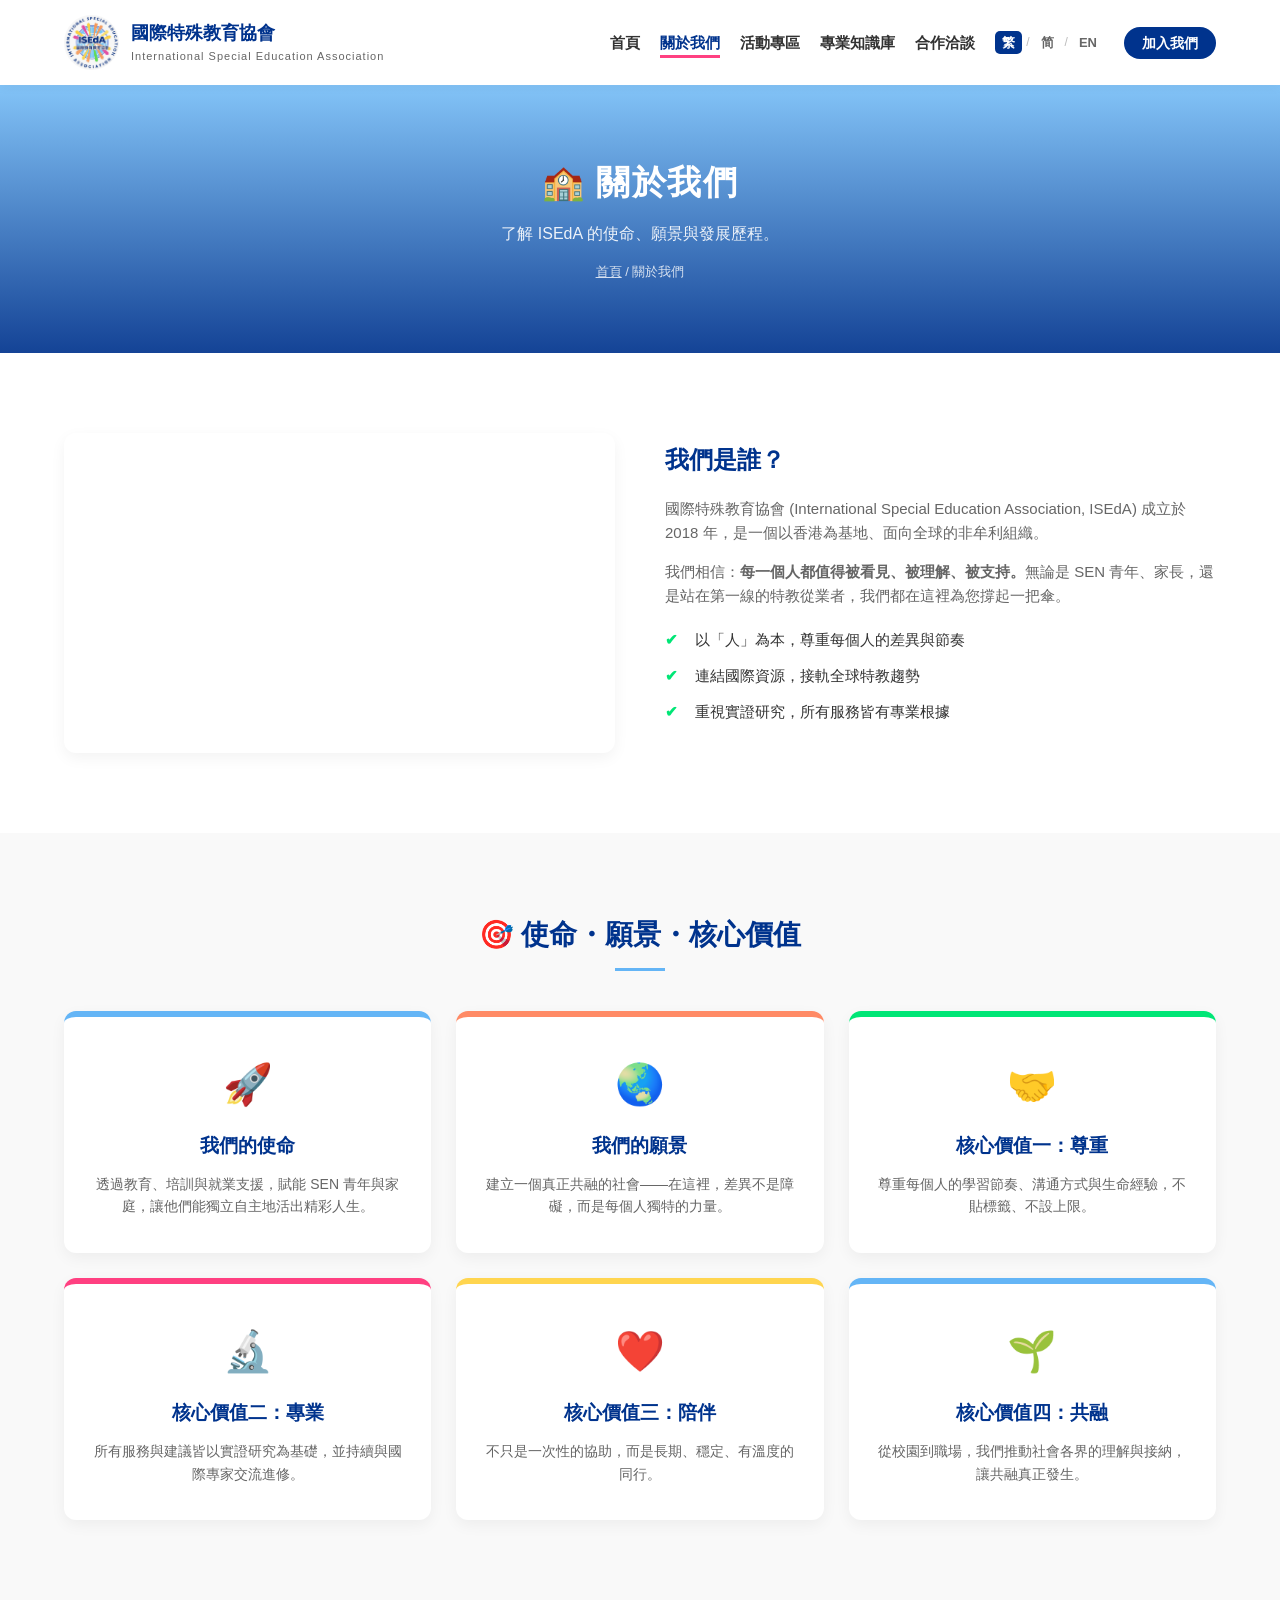
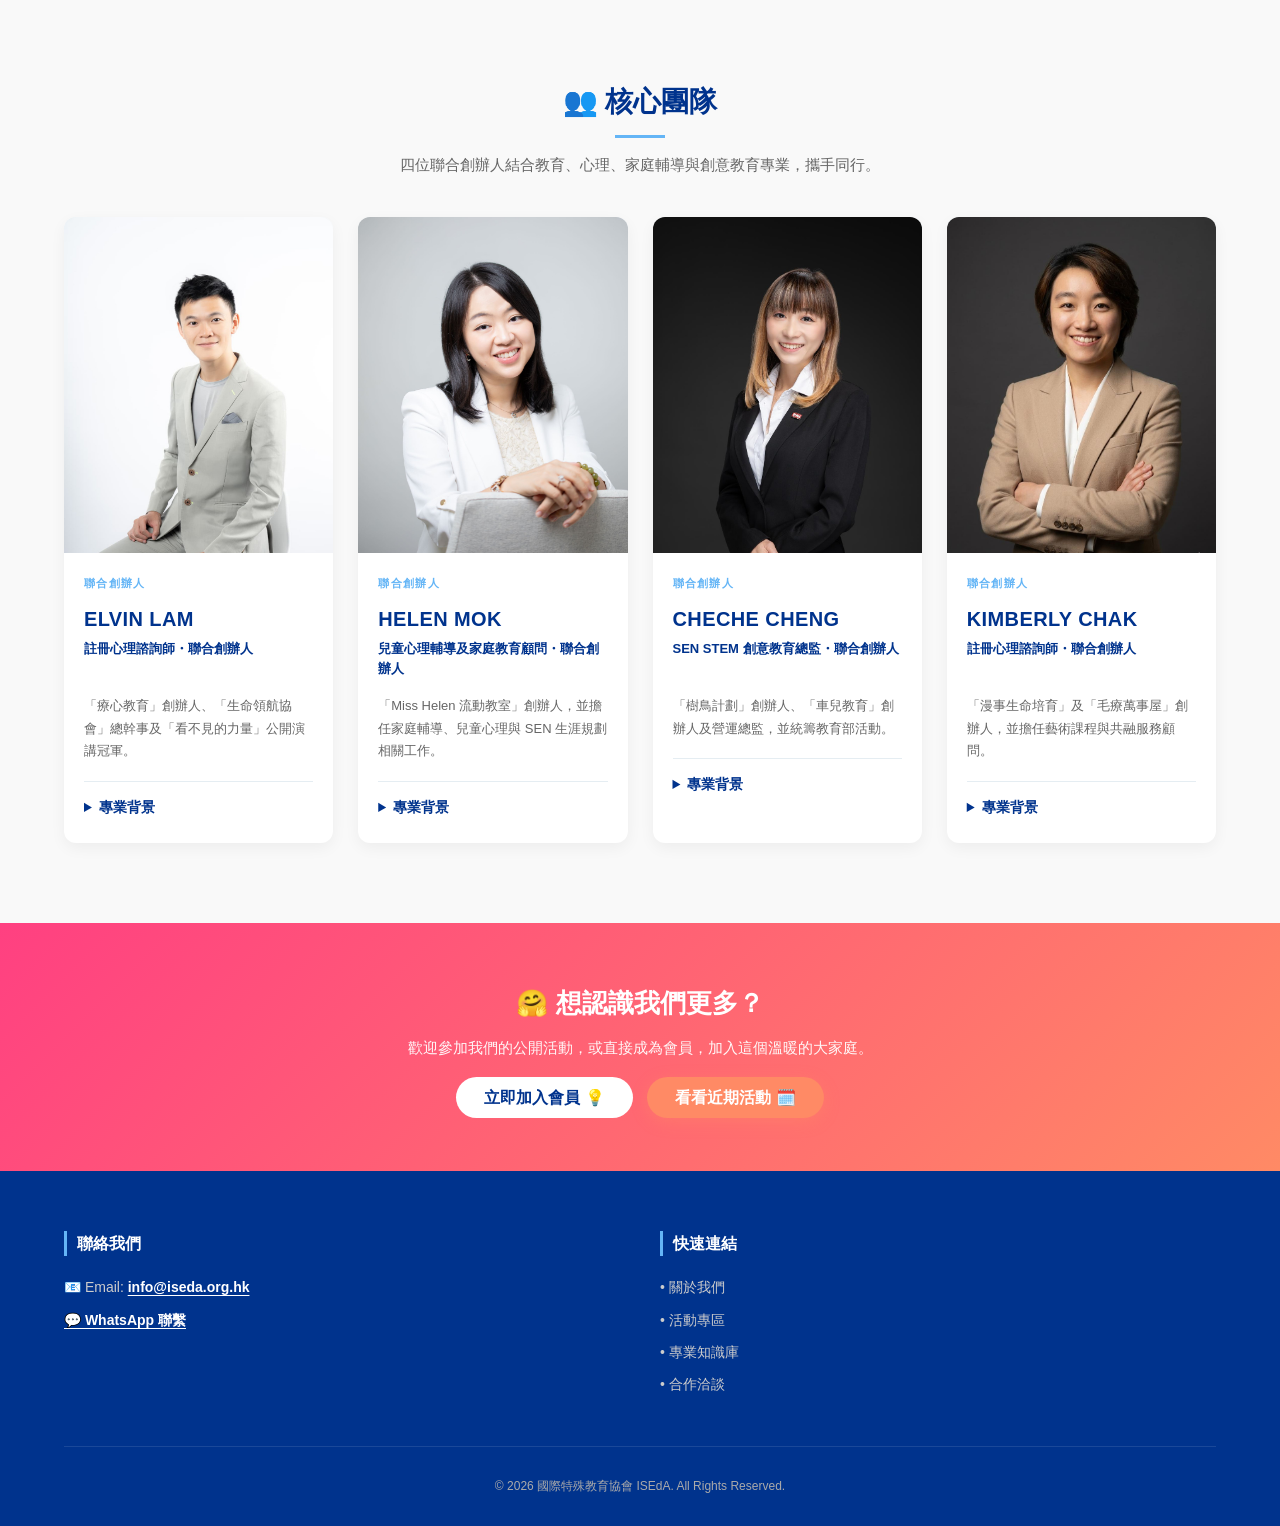
==== about.html @ bd5ad8d5 "feat: add privacy notice and streamline footer" ====
<!DOCTYPE html>
<html lang="zh-Hant">
<head>
    <meta charset="UTF-8">
    <meta name="viewport" content="width=device-width, initial-scale=1.0">
    <title data-i18n-title="title.about">關於我們 - ISEdA 國際特殊教育協會</title>
    <link rel="stylesheet" href="style.css?v=20260823.5">
    <!-- 社群分享預覽（Open Graph / Twitter Card） -->
    <meta property="og:type" content="website">
    <meta property="og:site_name" content="ISEdA 國際特殊教育協會">
    <meta property="og:title" content="關於我們｜ISEdA 國際特殊教育協會">
    <meta property="og:description" content="國際特殊教育協會（ISEdA）致力連結特殊教育需要青年、家庭、特教從業者與社會各界，推動共融教育與社會參與。">
    <meta property="og:url" content="https://iseda.org.hk/about.html">
    <meta property="og:image" content="https://iseda.org.hk/logo-2026-08-21.jpeg">
    <meta property="og:image:secure_url" content="https://iseda.org.hk/logo-2026-08-21.jpeg">
    <meta property="og:image:type" content="image/jpeg">
    <meta property="og:image:width" content="1600">
    <meta property="og:image:height" content="914">
    <meta name="twitter:card" content="summary_large_image">
    <meta name="twitter:title" content="關於我們｜ISEdA 國際特殊教育協會">
    <meta name="twitter:description" content="國際特殊教育協會（ISEdA）致力連結特殊教育需要青年、家庭、特教從業者與社會各界，推動共融教育與社會參與。">
    <meta name="twitter:image" content="https://iseda.org.hk/logo-2026-08-21.jpeg">
</head>
<body>
    <header>
        <div class="container header-container">
            <a class="logo-placeholder" href="index.html">
                <div class="logo-box"><img src="logo-2026-08-21.jpeg" alt="ISEdA" width="55" height="55"></div>
                <div class="logo-text">
                    <h1 data-i18n="brand.zh">國際特殊教育協會</h1>
                    <p data-i18n="brand.sub">International Special Education Association</p>
                </div>
            </a>
            <nav id="site-nav">
                <ul>
                    <li><a href="index.html" data-i18n="nav.home">首頁</a></li>
                    <li><a href="about.html" class="active" data-i18n="nav.about">關於我們</a></li>
                    <li><a href="events.html" data-i18n="nav.events">活動專區</a></li>
                    <li><a href="knowledge.html" data-i18n="nav.knowledge">專業知識庫</a></li>
                    <li><a href="partners.html" data-i18n="nav.partners">合作洽談</a></li>
                    <li class="lang-switch">
                        <button class="lang-btn active" data-lang="zh-Hant">繁</button><span class="lang-sep">/</span>
                        <button class="lang-btn" data-lang="zh-Hans">简</button><span class="lang-sep">/</span>
                        <button class="lang-btn" data-lang="en">EN</button>
                    </li>
                    <li><a href="join.html" class="btn-join" data-i18n="nav.login">加入我們</a></li>
</ul>
            </nav>
            <button class="hamburger" id="hamburger" aria-label="開啟選單">
                <span></span><span></span><span></span>
            </button>
        </div>
    </header>
    <section class="page-hero">
        <div class="container">
            <h2 data-i18n="about.hero.title">🏫 關於我們</h2>
            <p data-i18n="about.hero.sub">了解 ISEdA 的使命、願景與發展歷程。</p>
            <div class="breadcrumb"><a href="index.html" data-i18n="crumb.home">首頁</a> / <span data-i18n="crumb.about">crumb.about</span></div>
        </div>
    </section>

    <section class="section">
        <div class="container">
            <div class="split">
                <div class="split-img reveal" style="background-image: url('https://images.unsplash.com/photo-1523240795612-9a054b0db644?auto=format&fit=crop&w=800&q=80')"></div>
                <div class="split-text reveal">
                    <h3 data-i18n="about.who.title">我們是誰？</h3>
                    <p data-i18n="about.who.p1">國際特殊教育協會 (International Special Education Association, ISEdA) 成立於 2018 年，是一個以香港為基地、面向全球的非牟利組織。</p>
                    <p data-i18n="about.who.p2" data-i18n-html>我們相信：<strong>每一個人都值得被看見、被理解、被支持。</strong>無論是 SEN 青年、家長，還是站在第一線的特教從業者，我們都在這裡為您撐起一把傘。</p>
                    <ul class="check-list">
                        <li data-i18n="about.who.check1">以「人」為本，尊重每個人的差異與節奏</li>
                        <li data-i18n="about.who.check2">連結國際資源，接軌全球特教趨勢</li>
                        <li data-i18n="about.who.check3">重視實證研究，所有服務皆有專業根據</li>
                    </ul>
                </div>
            </div>
        </div>
    </section>
    <section class="section section-alt">
        <div class="container">
            <h2 class="section-title" data-i18n="about.mv.title">🎯 使命・願景・核心價值</h2>
            <div class="mv-grid">
                <div class="mv-card reveal"><div class="mv-icon">🚀</div><h3 data-i18n="about.mv.mission.title">我們的使命</h3><p data-i18n="about.mv.mission.desc">透過教育、培訓與就業支援，賦能 SEN 青年與家庭，讓他們能獨立自主地活出精彩人生。</p></div>
                <div class="mv-card orange reveal"><div class="mv-icon">🌏</div><h3 data-i18n="about.mv.vision.title">我們的願景</h3><p data-i18n="about.mv.vision.desc">建立一個真正共融的社會——在這裡，差異不是障礙，而是每個人獨特的力量。</p></div>
                <div class="mv-card green reveal"><div class="mv-icon">🤝</div><h3 data-i18n="about.mv.v1.title">核心價值一：尊重</h3><p data-i18n="about.mv.v1.desc">尊重每個人的學習節奏、溝通方式與生命經驗，不貼標籤、不設上限。</p></div>
                <div class="mv-card pink reveal"><div class="mv-icon">🔬</div><h3 data-i18n="about.mv.v2.title">核心價值二：專業</h3><p data-i18n="about.mv.v2.desc">所有服務與建議皆以實證研究為基礎，並持續與國際專家交流進修。</p></div>
                <div class="mv-card yellow reveal"><div class="mv-icon">❤️</div><h3 data-i18n="about.mv.v3.title">核心價值三：陪伴</h3><p data-i18n="about.mv.v3.desc">不只是一次性的協助，而是長期、穩定、有溫度的同行。</p></div>
                <div class="mv-card reveal"><div class="mv-icon">🌱</div><h3 data-i18n="about.mv.v4.title">核心價值四：共融</h3><p data-i18n="about.mv.v4.desc">從校園到職場，我們推動社會各界的理解與接納，讓共融真正發生。</p></div>
            </div>
        </div>
    </section>
    <section class="section section-alt">
        <div class="container">
            <h2 class="section-title" data-i18n="about.team.title">👥 核心團隊</h2>
            <p class="section-sub" data-i18n="about.team.sub">四位聯合創辦人結合教育、心理、家庭輔導與創意教育專業，攜手同行。</p>
            <div class="team-grid founder-team-grid">
                <article class="team-card founder-card reveal">
                    <img class="team-photo" src="assets/team/elvin-lam.png" alt="Elvin Lam，ISEdA 聯合創辦人及註冊心理諮詢師">
                    <div class="team-card-body">
                        <p class="team-kicker" data-i18n="about.team.founder">聯合創辦人</p>
                        <h4>ELVIN LAM</h4>
                        <div class="t-role" data-i18n="about.team.1.role">註冊心理諮詢師・聯合創辦人</div>
                        <p class="t-desc" data-i18n="about.team.1.desc">「療心教育」創辦人、「生命領航協會」總幹事及「看不見的力量」公開演講冠軍。</p>
                        <details class="team-credentials">
                            <summary data-i18n="about.team.details">專業背景</summary>
                            <ul>
                                <li data-i18n="about.team.1.cred1">國際款待及服務管理文學士（ENU, UK）</li>
                                <li data-i18n="about.team.1.cred2">註冊心理諮詢師（中國醫學科學院）</li>
                                <li data-i18n="about.team.1.cred3">2025 年成功挑戰戈壁徒步行走 131 公里；2022 年獲人生首項健力士世界紀錄</li>
                            </ul>
                        </details>
                    </div>
                </article>
                <article class="team-card founder-card reveal">
                    <img class="team-photo" src="assets/team/helen-mok.png" alt="Helen Mok，ISEdA 聯合創辦人及兒童心理輔導與家庭教育顧問">
                    <div class="team-card-body">
                        <p class="team-kicker" data-i18n="about.team.founder">聯合創辦人</p>
                        <h4>HELEN MOK</h4>
                        <div class="t-role" data-i18n="about.team.2.role">兒童心理輔導及家庭教育顧問・聯合創辦人</div>
                        <p class="t-desc" data-i18n="about.team.2.desc">「Miss Helen 流動教室」創辦人，並擔任家庭輔導、兒童心理與 SEN 生涯規劃相關工作。</p>
                        <details class="team-credentials">
                            <summary data-i18n="about.team.details">專業背景</summary>
                            <ul>
                                <li data-i18n="about.team.2.cred1">香港中文大學家庭輔導及家庭教育碩士</li>
                                <li data-i18n="about.team.2.cred2">香港浸會大學心理學一級榮譽學士</li>
                                <li data-i18n="about.team.2.cred3">「愛孩子慈善基金」家庭輔導及教育總監；「OKO Healing」兒童心理諮詢師；「生命領航協會」SEN 生涯規劃顧問</li>
                            </ul>
                        </details>
                    </div>
                </article>
                <article class="team-card founder-card reveal">
                    <img class="team-photo" src="assets/team/cheche-cheng.png" alt="Cheche Cheng，ISEdA 聯合創辦人及 SEN STEM 創意教育總監">
                    <div class="team-card-body">
                        <p class="team-kicker" data-i18n="about.team.founder">聯合創辦人</p>
                        <h4>CHECHE CHENG</h4>
                        <div class="t-role" data-i18n="about.team.3.role">SEN STEM 創意教育總監・聯合創辦人</div>
                        <p class="t-desc" data-i18n="about.team.3.desc">「樹鳥計劃」創辦人、「車兒教育」創辦人及營運總監，並統籌教育部活動。</p>
                        <details class="team-credentials">
                            <summary data-i18n="about.team.details">專業背景</summary>
                            <ul>
                                <li data-i18n="about.team.3.cred1">教育碩士、PGDE of Early Childhood 及中文系文學士（HKBU）</li>
                                <li data-i18n="about.team.3.cred2">特殊教育輔導證書（香港樹仁大學進修學院）；國家語委普通話水平測試（香港教育大學）</li>
                                <li data-i18n="about.team.3.cred3">ABRSM 五級樂理、龍鳳字畫導師及泰拳三段位教學導師</li>
                            </ul>
                        </details>
                    </div>
                </article>
                <article class="team-card founder-card reveal">
                    <img class="team-photo" src="assets/team/kimberly-chak.png" alt="Kimberly Chak，ISEdA 聯合創辦人及註冊心理諮詢師">
                    <div class="team-card-body">
                        <p class="team-kicker" data-i18n="about.team.founder">聯合創辦人</p>
                        <h4>KIMBERLY CHAK</h4>
                        <div class="t-role" data-i18n="about.team.4.role">註冊心理諮詢師・聯合創辦人</div>
                        <p class="t-desc" data-i18n="about.team.4.desc">「漫事生命培育」及「毛療萬事屋」創辦人，並擔任藝術課程與共融服務顧問。</p>
                        <details class="team-credentials">
                            <summary data-i18n="about.team.details">專業背景</summary>
                            <ul>
                                <li data-i18n="about.team.4.cred1">註冊催眠治療師及高級心理諮詢師</li>
                                <li data-i18n="about.team.4.cred2">香港浸會大學視覺藝術文學士</li>
                                <li data-i18n="about.team.4.cred3">曾任香港幼兒教育及服務聯會項目主任及東華三院綜合服務中心工場及宿舍藝術發展主任</li>
                            </ul>
                        </details>
                    </div>
                </article>
            </div>
        </div>
    </section>
    <section class="cta-band">
        <div class="container">
            <h3 data-i18n="about.cta.title">🤗 想認識我們更多？</h3>
            <p data-i18n="about.cta.desc">歡迎參加我們的公開活動，或直接成為會員，加入這個溫暖的大家庭。</p>
            <a href="join.html" class="btn-hero-secondary" data-i18n="about.cta.btn1">立即加入會員 💡</a>
            <a href="events.html" class="btn-hero-primary" style="margin-left: 10px;" data-i18n="about.cta.btn2">看看近期活動 🗓️</a>
        </div>
    </section>
    <footer>
        <div class="container">
            <div class="footer-top">
                <div class="footer-info">
                    <h5 data-i18n="footer.contact">聯絡我們</h5>
                    <p>📧 Email: <a href="mailto:info@iseda.org.hk">info@iseda.org.hk</a></p>
                    <p><a href="https://wa.me/85268267865" target="_blank" rel="noopener noreferrer" data-i18n="footer.contact.whatsapp" data-i18n-aria-label="footer.contact.whatsapp">💬 WhatsApp 聯繫</a></p>
                </div>
                <div class="footer-links">
                    <h5 data-i18n="footer.links">快速連結</h5>
                    <ul>
                        <li><a href="about.html">• <span data-i18n="nav.about">關於我們</span></a></li>
                        <li><a href="events.html">• <span data-i18n="nav.events">最新活動</span></a></li>
                        <li><a href="knowledge.html">• <span data-i18n="nav.knowledge">專業知識庫</span></a></li>
                        <li><a href="partners.html">• <span data-i18n="nav.partners">合作洽談</span></a></li>
                    </ul>
                </div>
            </div>
            <div class="footer-bottom">
                <p>© 2026 國際特殊教育協會 ISEdA. All Rights Reserved.</p>
            </div>
        </div>
    </footer>

    <button class="back-to-top" id="backToTop" aria-label="回到頂端">↑</button>

    <script src="lang.js?v=20260823.5"></script>
    <script src="script.js?v=20260823.5"></script>
</body>
</html>
---- style.css ----
/* ============================================================
   ISEdA 國際特殊教育協會 — 共用樣式表
   全站設計語言：深藍 #00338D / 天藍 #64B5F6 / 四色光芒
   ============================================================ */

/* 1. 全域樣式與變數設定 */
:root {
    --primary-dark: #00338D;    /* Logo 深藍 */
    --primary-sky: #64B5F6;     /* Logo 天藍 */
    --accent-pink: #FF4081;     /* Logo 光芒：粉色 */
    --accent-orange: #FF8A65;   /* Logo 光芒：橙色 */
    --accent-yellow: #FFD54F;   /* Logo 光芒：黃色 */
    --accent-green: #00E676;    /* Logo 光芒：綠色 */
    --neutral-bg: #F9F9F9;
    --text-dark: #333333;
    --text-light: #666666;
    --text-faint: #999999;
    --radius: 12px;
    --shadow: 0 5px 15px rgba(0,0,0,0.05);
    --shadow-hover: 0 10px 25px rgba(0,51,141,0.12);
}

* {
    box-sizing: border-box;
    margin: 0;
    padding: 0;
    font-family: 'Microsoft JhengHei', '微軟正黑體', sans-serif;
}

html {
    scroll-behavior: smooth;
}

body {
    background-color: #ffffff;
    color: var(--text-dark);
    line-height: 1.6;
}

.container {
    width: 90%;
    max-width: 1200px;
    margin: 0 auto;
}

img {
    max-width: 100%;
    display: block;
}

a {
    color: inherit;
}

/* 2. 頂部導航欄 */
header {
    background-color: #ffffff;
    box-shadow: 0 2px 10px rgba(0,0,0,0.05);
    position: sticky;
    top: 0;
    z-index: 1000;
}

.header-container {
    display: flex;
    justify-content: space-between;
    align-items: center;
    padding: 15px 0;
}

.logo-placeholder {
    display: flex;
    align-items: center;
    gap: 12px;
    text-decoration: none;
}

.logo-box {
    width: 55px;
    height: 55px;
    border-radius: 50%;
    flex-shrink: 0;
    overflow: hidden;
    background: var(--neutral-bg);
}

.logo-box img {
    width: 100%;
    height: 100%;
    object-fit: cover;
}

.logo-text h1 {
    font-size: 18px;
    color: var(--primary-dark);
}

.logo-text p {
    font-size: 11px;
    color: #666;
    letter-spacing: 1px;
}

nav ul {
    display: flex;
    list-style: none;
    gap: 20px;
    align-items: center;
}

nav a {
    text-decoration: none;
    color: var(--text-dark);
    font-weight: bold;
    font-size: 15px;
    transition: color 0.3s;
}

nav a:hover {
    color: var(--primary-dark);
}

nav a.active {
    color: var(--primary-dark);
    border-bottom: 3px solid var(--accent-pink);
    padding-bottom: 4px;
}

.lang-switch {
    font-size: 14px;
    color: #666;
    display: flex;
    align-items: center;
    gap: 4px;
}

.lang-btn {
    background: none;
    border: none;
    cursor: pointer;
    font-size: 13px;
    font-weight: bold;
    color: #666;
    padding: 4px 7px;
    border-radius: 5px;
    font-family: inherit;
    transition: all 0.3s;
    line-height: 1.2;
}

.lang-btn:hover {
    color: var(--primary-dark);
    background: rgba(100, 181, 246, 0.15);
}

.lang-btn.active {
    background: var(--primary-dark);
    color: #fff;
}

.lang-sep {
    color: #bbb;
    font-size: 12px;
}

.btn-join {
    background-color: var(--primary-dark);
    color: #ffffff !important;
    padding: 8px 18px;
    border-radius: 20px;
    font-size: 14px;
    transition: opacity 0.3s;
    white-space: nowrap;
}

.btn-join:hover {
    opacity: 0.9;
}

/* 手機版漢堡選單 */
.hamburger {
    display: none;
    flex-direction: column;
    gap: 5px;
    background: none;
    border: none;
    cursor: pointer;
    padding: 8px;
}

.hamburger span {
    width: 26px;
    height: 3px;
    background-color: var(--primary-dark);
    border-radius: 3px;
    transition: transform 0.3s, opacity 0.3s;
}

.hamburger.open span:nth-child(1) { transform: translateY(8px) rotate(45deg); }
.hamburger.open span:nth-child(2) { opacity: 0; }
.hamburger.open span:nth-child(3) { transform: translateY(-8px) rotate(-45deg); }

/* 3. 主視覺區（首頁） */
.hero {
    background: linear-gradient(rgba(100, 181, 246, 0.85), rgba(0, 51, 141, 0.9)), url('https://images.unsplash.com/photo-1524178232363-1fb2b075b655?auto=format&fit=crop&w=1200&q=80') no-repeat center center/cover;
    color: #ffffff;
    padding: 100px 0;
    text-align: center;
}

.hero h2 {
    font-size: 38px;
    margin-bottom: 20px;
    letter-spacing: 1.5px;
}

.hero p {
    font-size: 18px;
    max-width: 700px;
    margin: 0 auto 35px auto;
    opacity: 0.9;
}

.hero-btns {
    display: flex;
    justify-content: center;
    gap: 20px;
    flex-wrap: wrap;
}

.btn-hero-primary {
    background-color: var(--accent-orange);
    color: #fff;
    padding: 12px 28px;
    border-radius: 25px;
    text-decoration: none;
    font-weight: bold;
    box-shadow: 0 4px 15px rgba(255, 138, 101, 0.4);
    transition: transform 0.3s, box-shadow 0.3s;
}

.btn-hero-primary:hover {
    transform: translateY(-2px);
    box-shadow: 0 6px 20px rgba(255, 138, 101, 0.5);
}

.btn-hero-secondary {
    background-color: #ffffff;
    color: var(--primary-dark);
    padding: 12px 28px;
    border-radius: 25px;
    text-decoration: none;
    font-weight: bold;
    transition: transform 0.3s;
}

.btn-hero-secondary:hover {
    transform: translateY(-2px);
}

/* 4. 子頁橫幅（關於我們／活動等頁共用） */
.page-hero {
    background: linear-gradient(rgba(100, 181, 246, 0.8), rgba(0, 51, 141, 0.92)), url('https://images.unsplash.com/photo-1509062522246-3755977927d7?auto=format&fit=crop&w=1200&q=80') no-repeat center center/cover;
    color: #ffffff;
    padding: 70px 0;
    text-align: center;
}

.page-hero h2 {
    font-size: 34px;
    margin-bottom: 12px;
    letter-spacing: 1.5px;
}

.page-hero p {
    font-size: 16px;
    max-width: 650px;
    margin: 0 auto;
    opacity: 0.9;
}

.breadcrumb {
    margin-top: 15px;
    font-size: 13px;
    opacity: 0.8;
}

.breadcrumb a {
    color: #fff;
}

/* 5. 通用區塊 */
.section {
    padding: 80px 0;
}

.section-alt {
    background-color: var(--neutral-bg);
}

.section-title {
    font-size: 28px;
    color: var(--primary-dark);
    margin-bottom: 40px;
    position: relative;
    text-align: center;
}

.section-title::after {
    content: '';
    display: block;
    width: 50px;
    height: 3px;
    background-color: var(--primary-sky);
    margin: 10px auto 0 auto;
}

.section-sub {
    text-align: center;
    color: var(--text-light);
    max-width: 650px;
    margin: -25px auto 40px auto;
    font-size: 15px;
}

/* 6. 四大傳送門 */
.portal-grid {
    display: grid;
    grid-template-columns: repeat(auto-fit, minmax(250px, 1fr));
    gap: 25px;
}

.portal-card {
    background-color: #ffffff;
    padding: 30px 20px;
    border-radius: var(--radius);
    box-shadow: var(--shadow);
    text-align: center;
    transition: transform 0.3s, box-shadow 0.3s;
    border-top: 6px solid #ccc;
}

.portal-card:hover {
    transform: translateY(-5px);
    box-shadow: var(--shadow-hover);
}

.portal-card h3 {
    font-size: 20px;
    margin-bottom: 15px;
    color: var(--text-dark);
}

.portal-card p {
    font-size: 14px;
    color: #666;
    margin-bottom: 25px;
    min-height: 70px;
}

.portal-card a {
    text-decoration: none;
    font-weight: bold;
    font-size: 14px;
}

/* 分流色系綁定 */
.portal-youth { border-top-color: var(--accent-pink); }
.portal-youth a { color: var(--accent-pink); }
.portal-teacher { border-top-color: var(--accent-green); }
.portal-teacher a { color: var(--accent-green); }
.portal-parents { border-top-color: var(--accent-yellow); }
.portal-parents a { color: var(--accent-yellow); }
.portal-partners { border-top-color: var(--primary-sky); }
.portal-partners a { color: var(--primary-sky); }

/* 7. 數據統計列 */
.stats-bar {
    background: linear-gradient(135deg, var(--primary-dark), #1a56c4);
    color: #fff;
    padding: 55px 0;
}

.stats-grid {
    display: grid;
    grid-template-columns: repeat(auto-fit, minmax(180px, 1fr));
    gap: 30px;
    text-align: center;
}

.stat-item .stat-num {
    font-size: 40px;
    font-weight: bold;
    color: var(--accent-yellow);
}

.stat-item .stat-label {
    font-size: 15px;
    opacity: 0.9;
    margin-top: 5px;
}

/* 8. 雙欄內容（關於我們預覽等） */
.split {
    display: grid;
    grid-template-columns: 1fr 1fr;
    gap: 50px;
    align-items: center;
}

.split-img {
    border-radius: var(--radius);
    overflow: hidden;
    box-shadow: var(--shadow);
    height: 320px;
    background-size: cover;
    background-position: center;
}

.split-text h3 {
    font-size: 24px;
    color: var(--primary-dark);
    margin-bottom: 18px;
}

.split-text p {
    font-size: 15px;
    color: var(--text-light);
    margin-bottom: 15px;
}

.check-list {
    list-style: none;
    margin: 20px 0;
}

.check-list li {
    font-size: 15px;
    margin-bottom: 12px;
    padding-left: 30px;
    position: relative;
}

.check-list li::before {
    content: '✔';
    position: absolute;
    left: 0;
    color: var(--accent-green);
    font-weight: bold;
}

.btn-outline {
    display: inline-block;
    border: 2px solid var(--primary-dark);
    color: var(--primary-dark);
    padding: 10px 26px;
    border-radius: 25px;
    text-decoration: none;
    font-weight: bold;
    font-size: 14px;
    transition: background-color 0.3s, color 0.3s;
}

.btn-outline:hover {
    background-color: var(--primary-dark);
    color: #fff;
}

/* 9. 活動卡片 */
.event-grid {
    display: grid;
    grid-template-columns: repeat(auto-fit, minmax(320px, 1fr));
    gap: 30px;
}

.event-card {
    background-color: #ffffff;
    border-radius: var(--radius);
    overflow: hidden;
    box-shadow: var(--shadow);
    border: 1px solid #eee;
    transition: transform 0.3s, box-shadow 0.3s;
    display: flex;
    flex-direction: column;
}

.event-card:hover {
    transform: translateY(-5px);
    box-shadow: var(--shadow-hover);
}

.event-img {
    height: 200px;
    background-color: #e0e0e0;
    display: flex;
    align-items: center;
    justify-content: center;
    color: #999;
    font-size: 14px;
    background-size: cover;
    background-position: center;
}

.event-content {
    padding: 25px;
    flex: 1;
    display: flex;
    flex-direction: column;
}

.event-title {
    font-size: 18px;
    color: var(--primary-dark);
    margin-bottom: 12px;
    font-weight: bold;
}

.event-meta {
    font-size: 13px;
    color: #777;
    margin-bottom: 8px;
}

.event-limit {
    display: inline-block;
    background-color: rgba(255, 64, 129, 0.1);
    color: var(--accent-pink);
    padding: 3px 8px;
    border-radius: 4px;
    font-size: 12px;
    font-weight: bold;
    margin-bottom: 20px;
    align-self: flex-start;
}

.event-limit.full {
    background-color: #eee;
    color: #666;
}

.btn-event {
    display: block;
    text-align: center;
    background-color: var(--primary-sky);
    color: #fff;
    text-decoration: none;
    padding: 10px;
    border-radius: 6px;
    font-weight: bold;
    font-size: 14px;
    margin-top: auto;
    transition: background-color 0.3s;
}

.btn-event:hover {
    background-color: var(--primary-dark);
}

.btn-event.disabled {
    background-color: #999;
}

/* 活動篩選標籤 */
.filter-tabs {
    display: flex;
    justify-content: center;
    gap: 12px;
    flex-wrap: wrap;
    margin-bottom: 40px;
}

.filter-tab {
    border: 2px solid #ddd;
    background: #fff;
    color: var(--text-light);
    padding: 8px 22px;
    border-radius: 25px;
    cursor: pointer;
    font-size: 14px;
    font-weight: bold;
    transition: all 0.3s;
}

.filter-tab:hover {
    border-color: var(--primary-sky);
    color: var(--primary-dark);
}

.filter-tab.active {
    background-color: var(--primary-dark);
    border-color: var(--primary-dark);
    color: #fff;
}

/* 10. 知識庫卡片 */
.blog-grid {
    display: grid;
    grid-template-columns: repeat(auto-fit, minmax(280px, 1fr));
    gap: 25px;
}

.blog-card {
    background-color: #ffffff;
    border-radius: 8px;
    overflow: hidden;
    box-shadow: var(--shadow);
    transition: transform 0.3s, box-shadow 0.3s;
    text-decoration: none;
    display: block;
}

.blog-card:hover {
    transform: translateY(-5px);
    box-shadow: var(--shadow-hover);
}

.blog-img {
    height: 160px;
    background-color: #ddd;
    background-size: cover;
    background-position: center;
}

.blog-content {
    padding: 20px;
}

.blog-tag {
    font-size: 11px;
    text-transform: uppercase;
    font-weight: bold;
    color: var(--primary-sky);
    margin-bottom: 8px;
    display: inline-block;
    background: rgba(100, 181, 246, 0.12);
    padding: 3px 10px;
    border-radius: 4px;
}

.blog-title {
    font-size: 16px;
    font-weight: bold;
    color: var(--text-dark);
    margin-bottom: 15px;
    line-height: 1.5;
}

.blog-time {
    font-size: 12px;
    color: #999;
}

/* 精選文章橫幅 */
.featured-article {
    display: grid;
    grid-template-columns: 1.2fr 1fr;
    background-color: var(--primary-dark);
    border-radius: var(--radius);
    overflow: hidden;
    color: #fff;
    margin-bottom: 45px;
    box-shadow: var(--shadow-hover);
}

.featured-img {
    min-height: 280px;
    background-size: cover;
    background-position: center;
}

.featured-content {
    padding: 40px;
    display: flex;
    flex-direction: column;
    justify-content: center;
}

.featured-content .blog-tag {
    color: var(--accent-yellow);
    background: rgba(255, 213, 79, 0.15);
}

.featured-content h3 {
    font-size: 24px;
    margin-bottom: 15px;
    line-height: 1.4;
}

.featured-content p {
    font-size: 14px;
    opacity: 0.85;
    margin-bottom: 20px;
}

.featured-content .blog-time {
    color: rgba(255,255,255,0.7);
    margin-bottom: 20px;
}

.btn-light {
    display: inline-block;
    background-color: var(--accent-orange);
    color: #fff;
    padding: 10px 26px;
    border-radius: 25px;
    text-decoration: none;
    font-weight: bold;
    font-size: 14px;
    align-self: flex-start;
    transition: transform 0.3s;
}

.btn-light:hover {
    transform: translateY(-2px);
}

/* 11. 見證推薦 */
.testimonial-grid {
    display: grid;
    grid-template-columns: repeat(auto-fit, minmax(300px, 1fr));
    gap: 25px;
}

.testimonial-card {
    background: #fff;
    border-radius: var(--radius);
    padding: 30px;
    box-shadow: var(--shadow);
    border-left: 5px solid var(--primary-sky);
}

.testimonial-card p {
    font-size: 14px;
    color: var(--text-light);
    margin-bottom: 20px;
    font-style: italic;
}

.testimonial-person {
    display: flex;
    align-items: center;
    gap: 12px;
}

.avatar {
    width: 45px;
    height: 45px;
    border-radius: 50%;
    background: linear-gradient(135deg, var(--primary-sky), var(--accent-pink));
    color: #fff;
    display: flex;
    align-items: center;
    justify-content: center;
    font-weight: bold;
    font-size: 16px;
    flex-shrink: 0;
}

.testimonial-person .t-name {
    font-weight: bold;
    font-size: 14px;
}

.testimonial-person .t-role {
    font-size: 12px;
    color: var(--text-faint);
}

/* 12. CTA 橫幅 */
.cta-band {
    background: linear-gradient(135deg, var(--accent-pink), var(--accent-orange));
    color: #fff;
    padding: 60px 0;
    text-align: center;
}

.cta-band h3 {
    font-size: 26px;
    margin-bottom: 12px;
}

.cta-band p {
    font-size: 15px;
    opacity: 0.95;
    margin-bottom: 25px;
}

/* 13. 使命願景／價值卡片 */
.mv-grid {
    display: grid;
    grid-template-columns: repeat(auto-fit, minmax(280px, 1fr));
    gap: 25px;
}

.mv-card {
    background: #fff;
    border-radius: var(--radius);
    padding: 35px 28px;
    box-shadow: var(--shadow);
    text-align: center;
    border-top: 6px solid var(--primary-sky);
    transition: transform 0.3s;
}

.mv-card:hover {
    transform: translateY(-5px);
}

.mv-card.orange { border-top-color: var(--accent-orange); }
.mv-card.green { border-top-color: var(--accent-green); }
.mv-card.pink { border-top-color: var(--accent-pink); }
.mv-card.yellow { border-top-color: var(--accent-yellow); }

.mv-card .mv-icon {
    font-size: 40px;
    margin-bottom: 15px;
}

.mv-card h3 {
    font-size: 19px;
    color: var(--primary-dark);
    margin-bottom: 12px;
}

.mv-card p {
    font-size: 14px;
    color: var(--text-light);
}

/* 14. 發展歷程時間軸 */
.timeline {
    position: relative;
    max-width: 800px;
    margin: 0 auto;
    padding-left: 40px;
}

.timeline::before {
    content: '';
    position: absolute;
    left: 12px;
    top: 0;
    bottom: 0;
    width: 3px;
    background: linear-gradient(var(--primary-sky), var(--accent-pink));
}

.timeline-item {
    position: relative;
    margin-bottom: 35px;
}

.timeline-item::before {
    content: '';
    position: absolute;
    left: -34px;
    top: 6px;
    width: 15px;
    height: 15px;
    border-radius: 50%;
    background: #fff;
    border: 4px solid var(--primary-sky);
}

.timeline-item .t-year {
    font-size: 14px;
    font-weight: bold;
    color: var(--accent-pink);
    margin-bottom: 4px;
}

.timeline-item h4 {
    font-size: 17px;
    color: var(--primary-dark);
    margin-bottom: 6px;
}

.timeline-item p {
    font-size: 14px;
    color: var(--text-light);
}

/* 15. 團隊成員 */
.team-grid {
    display: grid;
    grid-template-columns: repeat(auto-fit, minmax(220px, 1fr));
    gap: 25px;
}

.team-card {
    background: #fff;
    border-radius: var(--radius);
    padding: 30px 20px;
    text-align: center;
    box-shadow: var(--shadow);
    transition: transform 0.3s;
}

.team-card:hover {
    transform: translateY(-5px);
}

.team-avatar {
    width: 80px;
    height: 80px;
    border-radius: 50%;
    background: linear-gradient(135deg, var(--primary-sky), var(--accent-green));
    color: #fff;
    display: flex;
    align-items: center;
    justify-content: center;
    font-size: 26px;
    margin: 0 auto 15px auto;
}

.team-card h4 {
    font-size: 16px;
    color: var(--primary-dark);
}

.team-card .t-role {
    font-size: 13px;
    color: var(--text-light);
    margin-top: 4px;
}

.team-card .t-desc {
    font-size: 12px;
    color: var(--text-faint);
    margin-top: 8px;
}

/* 16. 會員方案卡片 */
.price-grid {
    display: grid;
    grid-template-columns: repeat(auto-fit, minmax(280px, 1fr));
    gap: 25px;
    align-items: stretch;
}

.price-card {
    background: #fff;
    border-radius: var(--radius);
    overflow: hidden;
    box-shadow: var(--shadow);
    border: 1px solid #eee;
    display: flex;
    flex-direction: column;
    transition: transform 0.3s, box-shadow 0.3s;
}

.price-card:hover {
    transform: translateY(-5px);
    box-shadow: var(--shadow-hover);
}

.price-card.highlight {
    border: 3px solid var(--primary-dark);
    position: relative;
}

.price-card.highlight .price-badge {
    position: absolute;
    top: -14px;
    left: 50%;
    transform: translateX(-50%);
    background: var(--accent-orange);
    color: #fff;
    font-size: 12px;
    font-weight: bold;
    padding: 4px 16px;
    border-radius: 15px;
    white-space: nowrap;
}

.price-head {
    padding: 30px 25px;
    text-align: center;
    color: #fff;
    background: linear-gradient(135deg, var(--primary-sky), var(--primary-dark));
}

.price-card.highlight .price-head {
    background: linear-gradient(135deg, var(--primary-dark), #1a56c4);
}

.price-head h3 {
    font-size: 20px;
    margin-bottom: 8px;
}

.price-head .price {
    font-size: 30px;
    font-weight: bold;
}

.price-head .price small {
    font-size: 13px;
    font-weight: normal;
    opacity: 0.85;
}

.price-body {
    padding: 25px;
    flex: 1;
}

.price-body ul {
    list-style: none;
}

.price-body li {
    font-size: 14px;
    color: var(--text-light);
    margin-bottom: 12px;
    padding-left: 26px;
    position: relative;
}

.price-body li::before {
    content: '✔';
    position: absolute;
    left: 0;
    color: var(--accent-green);
    font-weight: bold;
}

.price-foot {
    padding: 0 25px 25px 25px;
}

.btn-price {
    display: block;
    text-align: center;
    background-color: var(--primary-sky);
    color: #fff;
    padding: 11px;
    border-radius: 25px;
    text-decoration: none;
    font-weight: bold;
    font-size: 14px;
    transition: background-color 0.3s;
}

.btn-price:hover {
    background-color: var(--primary-dark);
}

.price-card.highlight .btn-price {
    background-color: var(--accent-orange);
}

.price-card.highlight .btn-price:hover {
    background-color: #ff7043;
}

/* 17. 權益／特色清單方格 */
.benefit-grid {
    display: grid;
    grid-template-columns: repeat(auto-fit, minmax(250px, 1fr));
    gap: 20px;
}

.benefit-item {
    background: #fff;
    border-radius: var(--radius);
    padding: 25px 20px;
    box-shadow: var(--shadow);
    display: flex;
    gap: 15px;
    align-items: flex-start;
    transition: transform 0.3s;
}

.benefit-item:hover {
    transform: translateY(-4px);
}

.benefit-item .b-icon {
    font-size: 28px;
    flex-shrink: 0;
}

.benefit-item h4 {
    font-size: 15px;
    color: var(--primary-dark);
    margin-bottom: 5px;
}

.benefit-item p {
    font-size: 13px;
    color: var(--text-light);
}

/* 18. 常見問題 */
.faq-list {
    max-width: 800px;
    margin: 0 auto;
}

.faq-item {
    background: #fff;
    border-radius: 10px;
    box-shadow: var(--shadow);
    margin-bottom: 15px;
    overflow: hidden;
}

.faq-item summary {
    padding: 18px 25px;
    cursor: pointer;
    font-weight: bold;
    font-size: 15px;
    color: var(--primary-dark);
    list-style: none;
    position: relative;
    padding-right: 45px;
}

.faq-item summary::-webkit-details-marker { display: none; }

.faq-item summary::after {
    content: '+';
    position: absolute;
    right: 20px;
    top: 50%;
    transform: translateY(-50%);
    font-size: 22px;
    color: var(--primary-sky);
    transition: transform 0.3s;
}

.faq-item[open] summary::after {
    transform: translateY(-50%) rotate(45deg);
}

.faq-item .faq-answer {
    padding: 0 25px 20px 25px;
    font-size: 14px;
    color: var(--text-light);
}

/* 19. 表單 */
.form-card {
    background: #fff;
    border-radius: var(--radius);
    box-shadow: var(--shadow);
    padding: 40px;
    max-width: 700px;
    margin: 0 auto;
}

.form-row {
    margin-bottom: 20px;
}

.form-row label {
    display: block;
    font-size: 14px;
    font-weight: bold;
    color: var(--primary-dark);
    margin-bottom: 8px;
}

.form-row input,
.form-row select,
.form-row textarea {
    width: 100%;
    padding: 12px 15px;
    border: 2px solid #e0e0e0;
    border-radius: 8px;
    font-size: 14px;
    font-family: inherit;
    transition: border-color 0.3s;
    background: #fff;
    color: var(--text-dark);
}

.form-row input:focus,
.form-row select:focus,
.form-row textarea:focus {
    outline: none;
    border-color: var(--primary-sky);
}

.form-row textarea {
    min-height: 120px;
    resize: vertical;
}

.form-row .hint {
    font-size: 12px;
    color: var(--text-faint);
    margin-top: 5px;
}

.form-grid-2 {
    display: grid;
    grid-template-columns: 1fr 1fr;
    gap: 20px;
}

.btn-submit {
    width: 100%;
    background-color: var(--primary-dark);
    color: #fff;
    border: none;
    padding: 14px;
    border-radius: 25px;
    font-size: 16px;
    font-weight: bold;
    cursor: pointer;
    font-family: inherit;
    transition: opacity 0.3s, transform 0.3s;
}

.btn-submit:hover {
    opacity: 0.9;
    transform: translateY(-2px);
}

.form-note {
    text-align: center;
    font-size: 12px;
    color: var(--text-faint);
    margin-top: 15px;
}

/* 20. 合作夥伴 */
.partner-grid {
    display: grid;
    grid-template-columns: repeat(auto-fit, minmax(180px, 1fr));
    gap: 20px;
}

.partner-logo {
    background: #fff;
    border: 1px solid #eee;
    border-radius: 10px;
    height: 90px;
    display: flex;
    align-items: center;
    justify-content: center;
    color: #bbb;
    font-size: 13px;
    font-weight: bold;
    transition: transform 0.3s, box-shadow 0.3s;
}

.partner-logo:hover {
    transform: translateY(-4px);
    box-shadow: var(--shadow);
}

/* 合作模式卡片（沿用 mv-card 樣式） */
.mode-list {
    display: grid;
    grid-template-columns: repeat(auto-fit, minmax(240px, 1fr));
    gap: 25px;
}

.mode-card {
    background: #fff;
    border-radius: var(--radius);
    padding: 30px 25px;
    box-shadow: var(--shadow);
    text-align: center;
    border-bottom: 5px solid var(--primary-sky);
    transition: transform 0.3s;
}

.mode-card:hover {
    transform: translateY(-5px);
}

.mode-card.pink { border-bottom-color: var(--accent-pink); }
.mode-card.green { border-bottom-color: var(--accent-green); }
.mode-card.yellow { border-bottom-color: var(--accent-yellow); }
.mode-card.orange { border-bottom-color: var(--accent-orange); }

.mode-card .m-icon {
    font-size: 36px;
    margin-bottom: 12px;
}

.mode-card h4 {
    font-size: 17px;
    color: var(--primary-dark);
    margin-bottom: 10px;
}

.mode-card p {
    font-size: 13px;
    color: var(--text-light);
}

/* 21. 頁尾與訂閱區 */
footer {
    background-color: var(--primary-dark);
    color: #ffffff;
    padding: 60px 0 30px 0;
}

.footer-top {
    display: grid;
    grid-template-columns: repeat(auto-fit, minmax(250px, 1fr));
    gap: 40px;
    margin-bottom: 40px;
}

.footer-info h5, .footer-links h5 {
    font-size: 16px;
    margin-bottom: 20px;
    border-left: 3px solid var(--primary-sky);
    padding-left: 10px;
}

.footer-info p, .footer-links li {
    font-size: 14px;
    color: #ccc;
    margin-bottom: 10px;
}

.footer-info a {
    color: #ffffff;
    font-weight: 700;
    text-decoration: underline;
    text-underline-offset: 3px;
}

.footer-info a:hover {
    color: var(--primary-sky);
}

.footer-info a:focus-visible {
    outline: 3px solid var(--accent-orange);
    outline-offset: 3px;
    border-radius: 3px;
}

.footer-links ul {
    list-style: none;
}

.footer-links a {
    color: #ccc;
    text-decoration: none;
}

.footer-links a:hover {
    color: #fff;
}

.footer-bottom {
    border-top: 1px solid rgba(255,255,255,0.1);
    padding-top: 30px;
    text-align: center;
    font-size: 12px;
    color: #aaa;
}

/* 22. 回到頂端按鈕 */
.back-to-top {
    position: fixed;
    right: 25px;
    bottom: 25px;
    width: 46px;
    height: 46px;
    border-radius: 50%;
    background: var(--primary-dark);
    color: #fff;
    border: none;
    font-size: 20px;
    cursor: pointer;
    box-shadow: 0 4px 12px rgba(0,51,141,0.35);
    opacity: 0;
    visibility: hidden;
    transition: opacity 0.3s, visibility 0.3s, transform 0.3s;
    z-index: 999;
}

.back-to-top.show {
    opacity: 1;
    visibility: visible;
}

.back-to-top:hover {
    transform: translateY(-4px);
}

/* 23. 捲動出現動畫 */
.reveal {
    opacity: 0;
    transform: translateY(25px);
    transition: opacity 0.6s ease, transform 0.6s ease;
}

.reveal.visible {
    opacity: 1;
    transform: translateY(0);
}

/* 25. 響應式微調 */
@media (max-width: 900px) {
    .split {
        grid-template-columns: 1fr;
        gap: 30px;
    }

    .featured-article {
        grid-template-columns: 1fr;
    }

    .featured-img {
        min-height: 200px;
    }

    .form-grid-2 {
        grid-template-columns: 1fr;
    }
}

@media (max-width: 768px) {
    .hamburger {
        display: flex;
    }

    nav {
        position: fixed;
        top: 80px;
        left: 0;
        right: 0;
        background: #fff;
        box-shadow: 0 8px 20px rgba(0,0,0,0.1);
        display: none;
        padding: 20px;
        max-height: calc(100vh - 80px);
        overflow-y: auto;
    }

    nav.open {
        display: block;
    }

    nav ul {
        flex-direction: column;
        align-items: stretch;
        gap: 15px;
        text-align: center;
    }

    nav a.active {
        border-bottom: none;
        background: rgba(100, 181, 246, 0.15);
        padding: 8px;
        border-radius: 8px;
    }

    .hero {
        padding: 70px 0;
    }

    .hero h2 {
        font-size: 28px;
    }

    .hero p {
        font-size: 15px;
    }

    .page-hero h2 {
        font-size: 26px;
    }

    .section {
        padding: 60px 0;
    }

    .section-title {
        font-size: 24px;
    }

    .stat-item .stat-num {
        font-size: 32px;
    }
}

/* Founder profile cards */
.founder-team-grid {
    grid-template-columns: repeat(4, minmax(0, 1fr));
    align-items: stretch;
}

.founder-card {
    padding: 0;
    overflow: hidden;
    text-align: left;
    display: flex;
    flex-direction: column;
}

.founder-card .team-photo {
    width: 100%;
    aspect-ratio: 4 / 5;
    object-fit: cover;
    object-position: center top;
    display: block;
    background: #eef4f7;
}

.founder-card .team-card-body {
    padding: 22px 20px 24px;
    display: flex;
    flex-direction: column;
    flex: 1;
}

.team-kicker {
    color: var(--primary-sky);
    font-size: 11px;
    letter-spacing: 0.12em;
    font-weight: 700;
    margin: 0 0 10px;
}

.founder-card h4 {
    font-size: 20px;
    letter-spacing: 0.02em;
    margin: 0;
}

.founder-card .t-role {
    color: var(--primary-dark);
    font-weight: 600;
    line-height: 1.55;
    min-height: 44px;
}

.founder-card .t-desc {
    color: var(--text-light);
    font-size: 13px;
    line-height: 1.75;
    margin: 12px 0 0;
}

.team-credentials {
    margin-top: 18px;
    border-top: 1px solid #e5edf2;
    padding-top: 14px;
}

.team-credentials summary {
    color: var(--primary-dark);
    cursor: pointer;
    font-weight: 700;
    font-size: 14px;
}

.team-credentials ul {
    color: var(--text-light);
    font-size: 12px;
    line-height: 1.65;
    margin: 12px 0 0 18px;
    padding: 0;
}

.team-credentials li + li {
    margin-top: 8px;
}

@media (max-width: 1024px) {
    .founder-team-grid { grid-template-columns: repeat(2, minmax(0, 1fr)); }
}

@media (max-width: 600px) {
    .founder-team-grid { grid-template-columns: 1fr; }
}

/* Join Us Google Form */
.join-hero {
    background: linear-gradient(135deg, rgba(10, 58, 133, 0.88), rgba(75, 184, 235, 0.78)), url('images/hero-bg.jpg') center / cover;
}

.join-form-section {
    background: #f7fbfe;
}

.join-form-intro {
    max-width: 760px;
    margin: 0 auto 26px;
    text-align: center;
}

.join-form-shell {
    width: min(100%, 940px);
    margin: 0 auto;
    overflow: hidden;
    border-radius: var(--radius);
    background: #fff;
    box-shadow: var(--shadow);
}

.join-form-embed {
    display: block;
    width: 100%;
    min-height: 1450px;
    border: 0;
    background: #fff;
}

.join-form-alternative {
    max-width: 940px;
    margin: 20px auto 0;
    text-align: center;
    font-size: 14px;
}

.join-form-alternative a {
    color: var(--primary-dark);
    font-weight: 700;
    text-decoration: underline;
    text-underline-offset: 3px;
}

.join-form-alternative a:focus-visible {
    outline: 3px solid var(--accent-orange);
    outline-offset: 4px;
    border-radius: 3px;
}

.privacy-notice {
    max-width: 940px;
    margin: 32px auto 0;
    padding: 32px;
    background: #ffffff;
    border: 1px solid #dcebf4;
    border-top: 4px solid var(--primary-sky);
    border-radius: var(--radius);
    box-shadow: var(--shadow);
    color: var(--text-light);
}

.privacy-notice h3 {
    margin: 0 0 16px;
    color: var(--primary-dark);
    font-size: clamp(1.2rem, 2.5vw, 1.5rem);
    line-height: 1.5;
}

.privacy-notice > p,
.privacy-notice li,
.privacy-notice li p {
    line-height: 1.8;
}

.privacy-notice > p {
    margin: 0;
    color: var(--text-light);
}

.privacy-notice ol {
    margin: 22px 0 0;
    padding-left: 1.45rem;
}

.privacy-notice ol > li + li {
    margin-top: 18px;
}

.privacy-notice h4 {
    margin: 0 0 8px;
    color: var(--primary-dark);
    font-size: 1rem;
}

.privacy-notice ul {
    margin: 0;
    padding-left: 1.25rem;
}

.privacy-notice li p {
    margin: 0;
}

.privacy-notice a {
    color: var(--primary-dark);
    font-weight: 700;
    overflow-wrap: anywhere;
}

.privacy-notice a:focus-visible {
    outline: 3px solid var(--accent-orange);
    outline-offset: 3px;
    border-radius: 3px;
}

@media (max-width: 600px) {
    .join-form-section { padding-inline: 12px; }
    .join-form-shell { border-radius: 10px; }
    .join-form-embed { min-height: 1650px; }
    .privacy-notice { padding: 24px 20px; }
}

/* Upcoming events placeholder */
.events-coming-soon {
    max-width: 760px;
    margin: 34px auto 0;
    padding: 56px 32px;
    text-align: center;
    background: #fff;
    border: 1px solid #dcebf4;
    border-radius: var(--radius);
    box-shadow: var(--shadow);
}

.events-coming-soon-icon {
    display: grid;
    place-items: center;
    width: 68px;
    height: 68px;
    margin: 0 auto 18px;
    border-radius: 50%;
    background: linear-gradient(135deg, var(--primary-sky), var(--accent-green));
    font-size: 32px;
}

.events-coming-soon h3 {
    color: var(--primary-dark);
    font-size: 24px;
    margin: 0 0 10px;
}

.events-coming-soon p {
    max-width: 510px;
    margin: 0 auto;
    color: var(--text-light);
    line-height: 1.8;
}

.index-events-link {
    display: inline-flex;
    margin-top: 22px;
}

@media (max-width: 600px) {
    .events-coming-soon { padding: 42px 22px; }
}


/* Taste-skill refinement: trust-first event controls */
.filter-tabs {
    margin: 0 auto 34px;
    max-width: 100%;
}

.filter-tab {
    min-height: 44px;
    padding: 9px 24px;
    border-color: #d8e0e7;
    white-space: nowrap;
    transition: border-color 0.2s ease, color 0.2s ease, background-color 0.2s ease, transform 0.2s ease;
}

.filter-tab:hover:not(.active) {
    background: #f4f9fd;
}

.filter-tab:active {
    transform: translateY(1px);
}

.filter-tab:focus-visible {
    outline: 3px solid rgba(100, 181, 246, 0.55);
    outline-offset: 3px;
}

.events-action-placeholder {
    display: flex;
    justify-content: center;
    gap: 12px;
    flex-wrap: wrap;
    margin-top: 22px;
}

.events-action-placeholder .btn-event {
    min-width: 190px;
    margin-top: 0;
    border: 0;
    cursor: not-allowed;
    opacity: 0.72;
}

.events-action-placeholder .btn-event.disabled:hover {
    background-color: #999;
}

@media (max-width: 600px) {
    .filter-tabs {
        justify-content: flex-start;
        flex-wrap: nowrap;
        overflow-x: auto;
        padding: 4px 2px 12px;
        scrollbar-width: thin;
    }

    .filter-tab {
        flex: 0 0 auto;
        padding-inline: 18px;
    }

    .events-action-placeholder .btn-event {
        width: 100%;
        min-width: 0;
    }
}

@media (prefers-reduced-motion: reduce) {
    *, *::before, *::after {
        scroll-behavior: auto !important;
        transition-duration: 0.01ms !important;
        animation-duration: 0.01ms !important;
        animation-iteration-count: 1 !important;
    }
}


/* PDF page 45 partner-logo wall */
.partner-grid[role="list"] {
    align-items: stretch;
}

.partner-logo {
    height: 118px;
    padding: 16px;
    border-color: #e6edf3;
    background: #ffffff;
}

.partner-logo img {
    width: 100%;
    height: 84px;
    object-fit: contain;
}

.partner-logo:focus-within {
    outline: 3px solid rgba(100, 181, 246, 0.55);
    outline-offset: 3px;
}

@media (max-width: 600px) {
    .partner-grid { grid-template-columns: repeat(2, minmax(0, 1fr)); }
    .partner-logo { height: 108px; padding: 12px; }
    .partner-logo img { height: 78px; }
}


/* Individual partner-logo optical sizing */
.partner-mark {
    --partner-logo-scale: 1;
    transform: scale(var(--partner-logo-scale));
    transform-origin: center;
}

.partner-mark--md { --partner-logo-scale: 1.15; }
.partner-mark--lg { --partner-logo-scale: 1.30; }
.partner-mark--xl { --partner-logo-scale: 1.45; }

.partner-logo:has(.partner-mark--xl) {
    overflow: visible;
}

@media (max-width: 600px) {
    .partner-mark--md { --partner-logo-scale: 1.10; }
    .partner-mark--lg { --partner-logo-scale: 1.18; }
    .partner-mark--xl { --partner-logo-scale: 1.28; }
}


/* Partner #7: joint sponsor mark spans two logo positions on desktop */
.partner-logo--double {
    grid-column: span 2;
    padding-inline: 28px;
}

.partner-logo--double img {
    max-width: 88%;
}

@media (max-width: 768px) {
    .partner-logo--double {
        grid-column: span 1;
        padding-inline: 16px;
    }

    .partner-logo--double img {
        max-width: 100%;
    }
}


/* Partner #7: use the supplied wide sponsor mark with minimal side whitespace */
.partner-logo--double {
    padding-inline: 8px;
}

.partner-logo--double img {
    width: 100%;
    max-width: 100%;
    height: 92px;
    object-fit: contain;
}

@media (max-width: 768px) {
    .partner-logo--double img {
        height: 78px;
    }
}


/* One-step larger partner-logo system */
.partner-logo {
    height: 138px;
}

.partner-logo img {
    height: 100px;
}

@media (max-width: 600px) {
    .partner-logo {
        height: 122px;
    }

    .partner-logo img {
        height: 90px;
    }
}


@media (min-width: 769px) {
    .partner-grid[role="list"] {
        grid-template-columns: repeat(auto-fit, minmax(220px, 1fr));
    }

    .partner-logo--double img {
        height: 100px;
    }
}


/* WhatsApp partnership contact */
.whatsapp-card {
    max-width: 760px;
    margin: 0 auto;
    padding: 42px 32px;
    text-align: center;
    background: #fff;
    border: 1px solid #dcefe3;
    border-radius: 18px;
    box-shadow: 0 14px 34px rgba(10, 83, 45, 0.10);
}

.whatsapp-mark {
    display: grid;
    width: 58px;
    height: 58px;
    margin: 0 auto 16px;
    place-items: center;
    border-radius: 50%;
    background: #e7f8ed;
    font-size: 30px;
}

.whatsapp-card h3 {
    margin: 0;
    color: var(--primary-dark);
    font-size: clamp(1.35rem, 3vw, 1.8rem);
}

.whatsapp-desc {
    max-width: 580px;
    margin: 14px auto 26px;
    color: #536273;
    line-height: 1.8;
}

.btn-whatsapp {
    display: inline-flex;
    min-height: 52px;
    align-items: center;
    justify-content: center;
    padding: 13px 28px;
    border: 2px solid #1ca34a;
    border-radius: 999px;
    background: #25d366;
    color: #073d1d;
    font-weight: 800;
    text-decoration: none;
    box-shadow: 0 8px 16px rgba(37, 211, 102, 0.22);
    transition: transform 160ms ease, box-shadow 160ms ease, background 160ms ease;
}

.btn-whatsapp:hover {
    background: #54e786;
    box-shadow: 0 10px 20px rgba(37, 211, 102, 0.30);
    transform: translateY(-1px);
}

.btn-whatsapp:focus-visible {
    outline: 3px solid var(--primary-sky);
    outline-offset: 4px;
}

.whatsapp-note {
    margin: 18px auto 0;
    color: #657588;
    font-size: 0.92rem;
}

@media (max-width: 600px) {
    .whatsapp-card { padding: 32px 20px; }
    .btn-whatsapp { display: flex; width: 100%; }
}

@media (prefers-reduced-motion: reduce) {
    .btn-whatsapp { transition: none; }
}
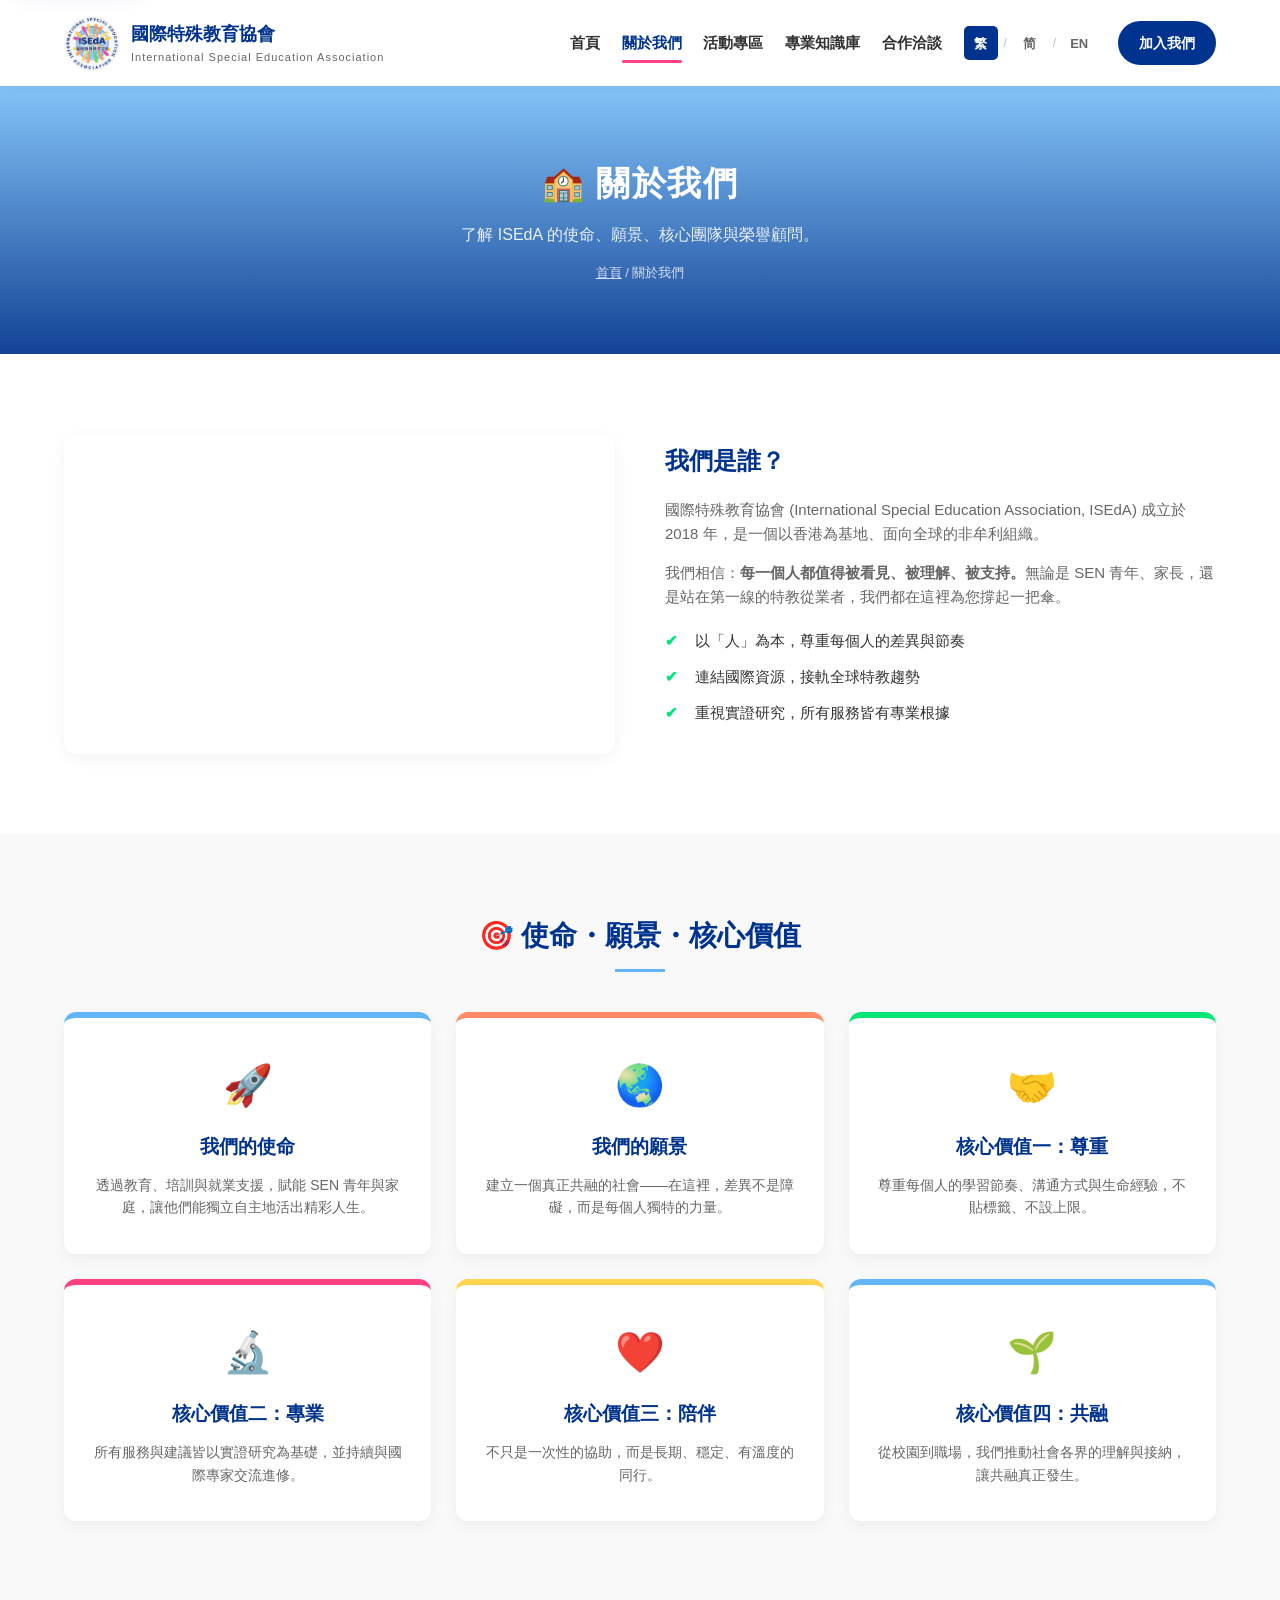
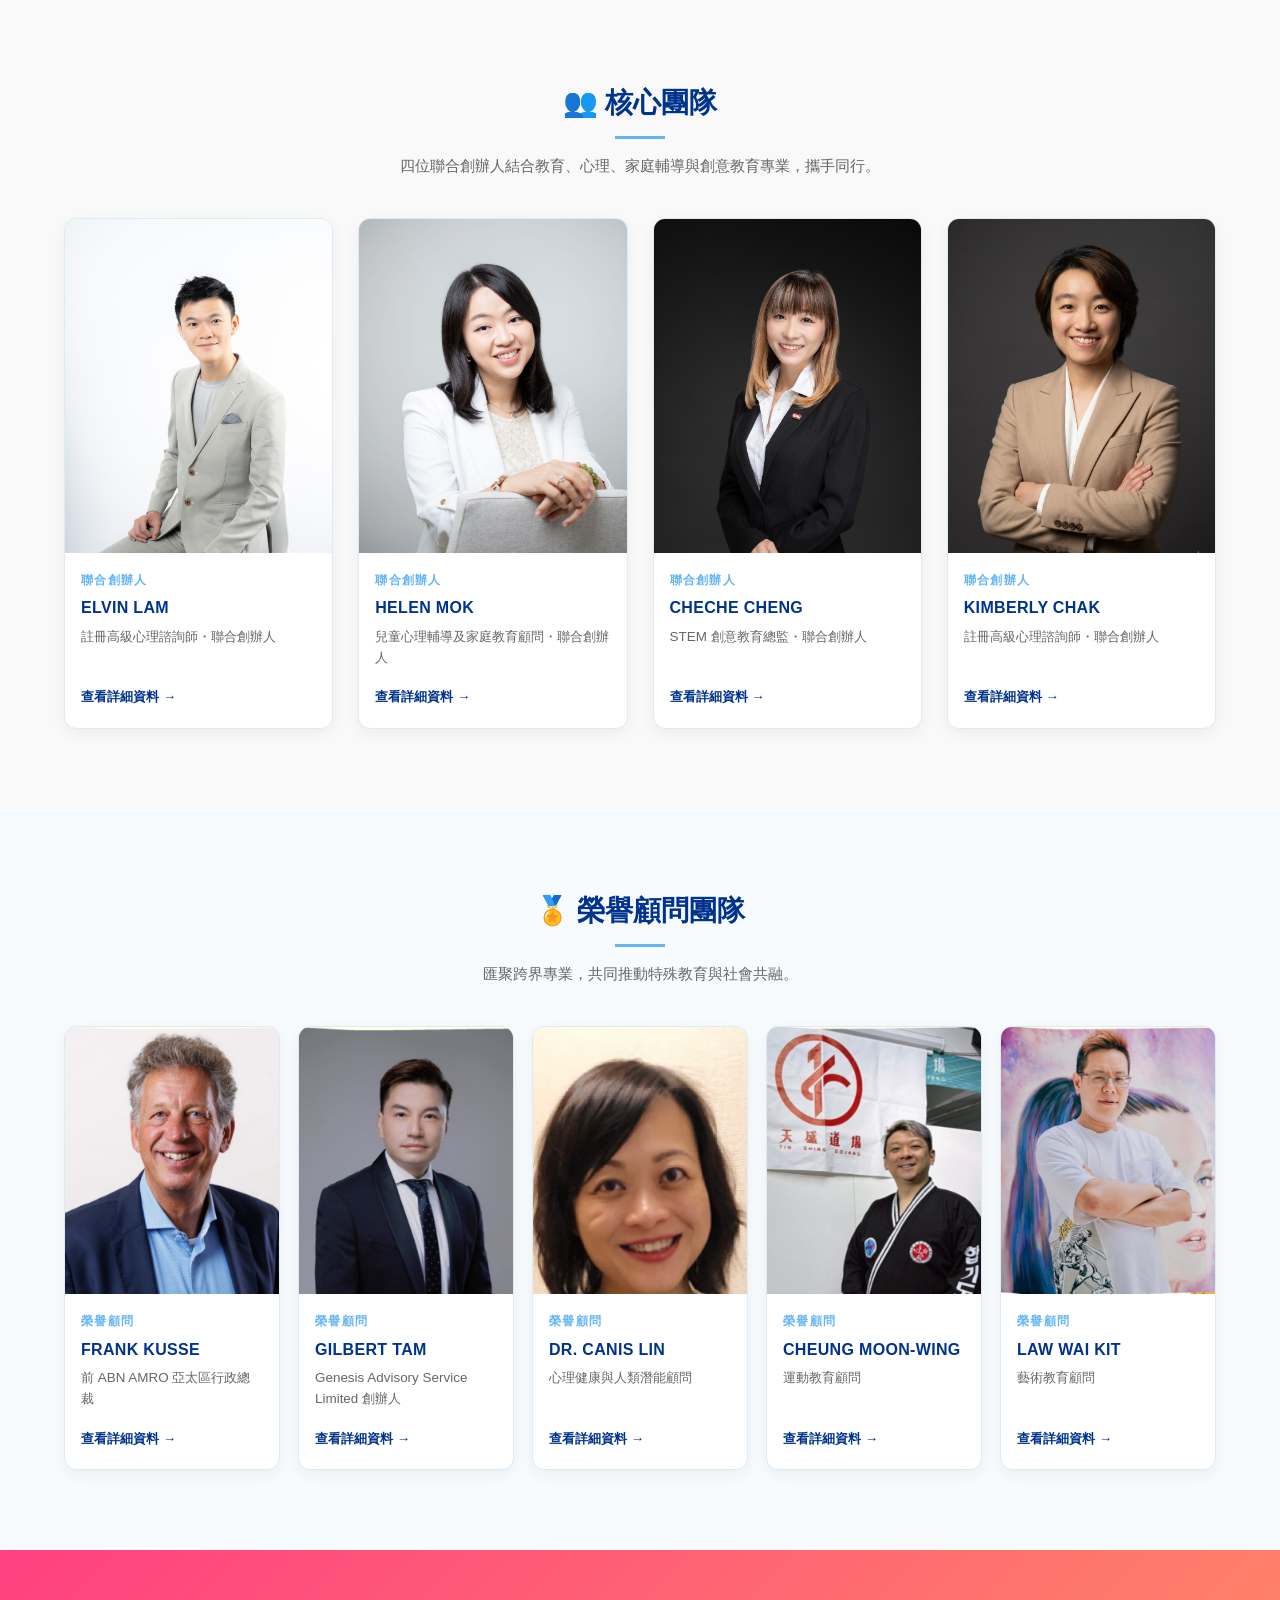
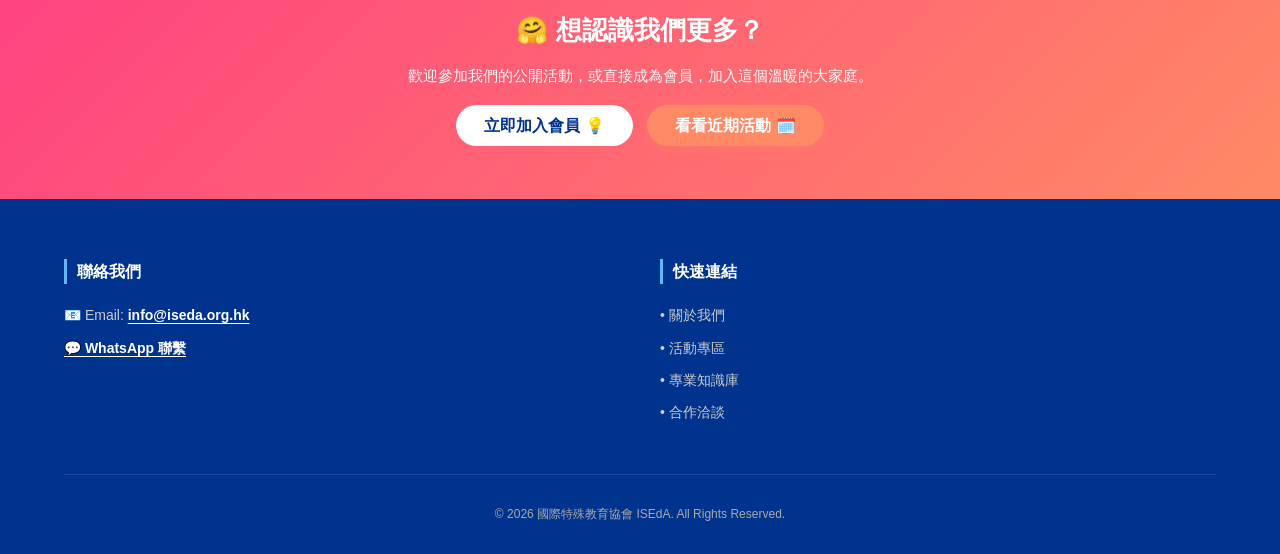
==== commit cc72d654: "feat: add team profiles and refine about navigation" ====
--- a/about.html
+++ b/about.html
@@ -4,7 +4,7 @@
     <meta charset="UTF-8">
     <meta name="viewport" content="width=device-width, initial-scale=1.0">
     <title data-i18n-title="title.about">關於我們 - ISEdA 國際特殊教育協會</title>
-    <link rel="stylesheet" href="style.css?v=20260823.5">
+    <link rel="stylesheet" href="style.css?v=20260823.15">
     <!-- 社群分享預覽（Open Graph / Twitter Card） -->
     <meta property="og:type" content="website">
     <meta property="og:site_name" content="ISEdA 國際特殊教育協會">
@@ -22,6 +22,7 @@
     <meta name="twitter:image" content="https://iseda.org.hk/logo-2026-08-21.jpeg">
 </head>
 <body>
+    <a class="skip-link" href="#main-content" data-i18n="a11y.skip">跳至主要內容</a>
     <header>
         <div class="container header-container">
             <a class="logo-placeholder" href="index.html">
@@ -34,7 +35,25 @@
             <nav id="site-nav">
                 <ul>
                     <li><a href="index.html" data-i18n="nav.home">首頁</a></li>
-                    <li><a href="about.html" class="active" data-i18n="nav.about">關於我們</a></li>
+                    <li class="nav-dropdown">
+
+                        <a href="about.html" class="nav-dropdown-main active" data-i18n="nav.about">關於我們</a>
+
+                        <button class="nav-dropdown-toggle" type="button" aria-haspopup="true" aria-expanded="false" aria-controls="about-menu" data-i18n-aria-label="nav.about.toggle.open">
+
+                            <span aria-hidden="true">⌄</span>
+
+                        </button>
+
+                        <ul class="nav-dropdown-menu" id="about-menu" aria-label="關於我們子選單" data-i18n-aria-label="nav.about.menu">
+
+                            <li><a href="founders.html#elvin-lam" data-i18n="nav.about.founders">核心團隊</a></li>
+
+                            <li><a href="honorary-advisors.html#frank-kusse" data-i18n="nav.about.advisors">榮譽顧問團隊</a></li>
+
+                        </ul>
+
+                    </li>
                     <li><a href="events.html" data-i18n="nav.events">活動專區</a></li>
                     <li><a href="knowledge.html" data-i18n="nav.knowledge">專業知識庫</a></li>
                     <li><a href="partners.html" data-i18n="nav.partners">合作洽談</a></li>
@@ -51,7 +70,7 @@
             </button>
         </div>
     </header>
-    <section class="page-hero">
+    <section id="main-content" class="page-hero">
         <div class="container">
             <h2 data-i18n="about.hero.title">🏫 關於我們</h2>
             <p data-i18n="about.hero.sub">了解 ISEdA 的使命、願景與發展歷程。</p>
@@ -89,79 +108,100 @@
             </div>
         </div>
     </section>
-    <section class="section section-alt">
+    <section class="section section-alt" id="core-team">
         <div class="container">
             <h2 class="section-title" data-i18n="about.team.title">👥 核心團隊</h2>
             <p class="section-sub" data-i18n="about.team.sub">四位聯合創辦人結合教育、心理、家庭輔導與創意教育專業，攜手同行。</p>
             <div class="team-grid founder-team-grid">
-                <article class="team-card founder-card reveal">
-                    <img class="team-photo" src="assets/team/elvin-lam.png" alt="Elvin Lam，ISEdA 聯合創辦人及註冊心理諮詢師">
-                    <div class="team-card-body">
-                        <p class="team-kicker" data-i18n="about.team.founder">聯合創辦人</p>
-                        <h4>ELVIN LAM</h4>
-                        <div class="t-role" data-i18n="about.team.1.role">註冊心理諮詢師・聯合創辦人</div>
-                        <p class="t-desc" data-i18n="about.team.1.desc">「療心教育」創辦人、「生命領航協會」總幹事及「看不見的力量」公開演講冠軍。</p>
-                        <details class="team-credentials">
-                            <summary data-i18n="about.team.details">專業背景</summary>
-                            <ul>
-                                <li data-i18n="about.team.1.cred1">國際款待及服務管理文學士（ENU, UK）</li>
-                                <li data-i18n="about.team.1.cred2">註冊心理諮詢師（中國醫學科學院）</li>
-                                <li data-i18n="about.team.1.cred3">2025 年成功挑戰戈壁徒步行走 131 公里；2022 年獲人生首項健力士世界紀錄</li>
-                            </ul>
-                        </details>
-                    </div>
-                </article>
-                <article class="team-card founder-card reveal">
-                    <img class="team-photo" src="assets/team/helen-mok.png" alt="Helen Mok，ISEdA 聯合創辦人及兒童心理輔導與家庭教育顧問">
-                    <div class="team-card-body">
-                        <p class="team-kicker" data-i18n="about.team.founder">聯合創辦人</p>
-                        <h4>HELEN MOK</h4>
-                        <div class="t-role" data-i18n="about.team.2.role">兒童心理輔導及家庭教育顧問・聯合創辦人</div>
-                        <p class="t-desc" data-i18n="about.team.2.desc">「Miss Helen 流動教室」創辦人，並擔任家庭輔導、兒童心理與 SEN 生涯規劃相關工作。</p>
-                        <details class="team-credentials">
-                            <summary data-i18n="about.team.details">專業背景</summary>
-                            <ul>
-                                <li data-i18n="about.team.2.cred1">香港中文大學家庭輔導及家庭教育碩士</li>
-                                <li data-i18n="about.team.2.cred2">香港浸會大學心理學一級榮譽學士</li>
-                                <li data-i18n="about.team.2.cred3">「愛孩子慈善基金」家庭輔導及教育總監；「OKO Healing」兒童心理諮詢師；「生命領航協會」SEN 生涯規劃顧問</li>
-                            </ul>
-                        </details>
-                    </div>
-                </article>
-                <article class="team-card founder-card reveal">
-                    <img class="team-photo" src="assets/team/cheche-cheng.png" alt="Cheche Cheng，ISEdA 聯合創辦人及 SEN STEM 創意教育總監">
-                    <div class="team-card-body">
-                        <p class="team-kicker" data-i18n="about.team.founder">聯合創辦人</p>
-                        <h4>CHECHE CHENG</h4>
-                        <div class="t-role" data-i18n="about.team.3.role">SEN STEM 創意教育總監・聯合創辦人</div>
-                        <p class="t-desc" data-i18n="about.team.3.desc">「樹鳥計劃」創辦人、「車兒教育」創辦人及營運總監，並統籌教育部活動。</p>
-                        <details class="team-credentials">
-                            <summary data-i18n="about.team.details">專業背景</summary>
-                            <ul>
-                                <li data-i18n="about.team.3.cred1">教育碩士、PGDE of Early Childhood 及中文系文學士（HKBU）</li>
-                                <li data-i18n="about.team.3.cred2">特殊教育輔導證書（香港樹仁大學進修學院）；國家語委普通話水平測試（香港教育大學）</li>
-                                <li data-i18n="about.team.3.cred3">ABRSM 五級樂理、龍鳳字畫導師及泰拳三段位教學導師</li>
-                            </ul>
-                        </details>
-                    </div>
-                </article>
-                <article class="team-card founder-card reveal">
-                    <img class="team-photo" src="assets/team/kimberly-chak.png" alt="Kimberly Chak，ISEdA 聯合創辦人及註冊心理諮詢師">
-                    <div class="team-card-body">
-                        <p class="team-kicker" data-i18n="about.team.founder">聯合創辦人</p>
-                        <h4>KIMBERLY CHAK</h4>
-                        <div class="t-role" data-i18n="about.team.4.role">註冊心理諮詢師・聯合創辦人</div>
-                        <p class="t-desc" data-i18n="about.team.4.desc">「漫事生命培育」及「毛療萬事屋」創辦人，並擔任藝術課程與共融服務顧問。</p>
-                        <details class="team-credentials">
-                            <summary data-i18n="about.team.details">專業背景</summary>
-                            <ul>
-                                <li data-i18n="about.team.4.cred1">註冊催眠治療師及高級心理諮詢師</li>
-                                <li data-i18n="about.team.4.cred2">香港浸會大學視覺藝術文學士</li>
-                                <li data-i18n="about.team.4.cred3">曾任香港幼兒教育及服務聯會項目主任及東華三院綜合服務中心工場及宿舍藝術發展主任</li>
-                            </ul>
-                        </details>
-                    </div>
-                </article>
+                <a class="advisor-card founder-card-link reveal" href="founders.html#elvin-lam">
+                    <img src="assets/team/elvin-lam.png" alt="Elvin Lam，ISEdA 聯合創辦人及註冊高級心理諮詢師" data-i18n-alt="founders.person1.alt">
+                    <span class="advisor-card-body">
+                        <span class="advisor-card-label" data-i18n="about.team.founder">聯合創辦人</span>
+                        <strong>ELVIN LAM</strong>
+                        <span class="advisor-card-role" data-i18n="founders.person1.role">註冊高級心理諮詢師・聯合創辦人</span>
+                        <span class="advisor-card-cta" data-i18n="founders.view">查看詳細資料 →</span>
+                    </span>
+                </a>
+                <a class="advisor-card founder-card-link reveal" href="founders.html#helen-mok">
+                    <img src="assets/team/helen-mok.png" alt="Helen Mok，ISEdA 聯合創辦人及兒童心理輔導與家庭教育顧問" data-i18n-alt="founders.person2.alt">
+                    <span class="advisor-card-body">
+                        <span class="advisor-card-label" data-i18n="about.team.founder">聯合創辦人</span>
+                        <strong>HELEN MOK</strong>
+                        <span class="advisor-card-role" data-i18n="founders.person2.role">兒童心理輔導及家庭教育顧問・聯合創辦人</span>
+                        <span class="advisor-card-cta" data-i18n="founders.view">查看詳細資料 →</span>
+                    </span>
+                </a>
+                <a class="advisor-card founder-card-link reveal" href="founders.html#cheche-cheng">
+                    <img src="assets/team/cheche-cheng.png" alt="Cheche Cheng，ISEdA 聯合創辦人及 STEM 創意教育總監" data-i18n-alt="founders.person3.alt">
+                    <span class="advisor-card-body">
+                        <span class="advisor-card-label" data-i18n="about.team.founder">聯合創辦人</span>
+                        <strong>CHECHE CHENG</strong>
+                        <span class="advisor-card-role" data-i18n="founders.person3.role">STEM 創意教育總監・聯合創辦人</span>
+                        <span class="advisor-card-cta" data-i18n="founders.view">查看詳細資料 →</span>
+                    </span>
+                </a>
+                <a class="advisor-card founder-card-link reveal" href="founders.html#kimberly-chak">
+                    <img src="assets/team/kimberly-chak.png" alt="Kimberly Chak，ISEdA 聯合創辦人及註冊高級心理諮詢師" data-i18n-alt="founders.person4.alt">
+                    <span class="advisor-card-body">
+                        <span class="advisor-card-label" data-i18n="about.team.founder">聯合創辦人</span>
+                        <strong>KIMBERLY CHAK</strong>
+                        <span class="advisor-card-role" data-i18n="founders.person4.role">註冊高級心理諮詢師・聯合創辦人</span>
+                        <span class="advisor-card-cta" data-i18n="founders.view">查看詳細資料 →</span>
+                    </span>
+                </a>
+            </div>
+        </div>
+    </section>
+    <section class="section honorary-advisors-section" id="honorary-advisors" aria-labelledby="honorary-advisors-title">
+        <div class="container">
+            <h2 id="honorary-advisors-title" class="section-title" data-i18n="about.advisors.title">🏅 榮譽顧問團隊</h2>
+            <p class="section-sub" data-i18n="about.advisors.sub">匯聚跨界專業，共同推動特殊教育與社會共融。</p>
+            <div class="advisor-grid">
+                <a class="advisor-card reveal" href="honorary-advisors.html#frank-kusse">
+                    <img src="assets/advisors/frank-kusse.png" alt="Frank Kusse，ISEdA 榮譽顧問" data-i18n-alt="advisors.person1.alt">
+                    <span class="advisor-card-body">
+                        <span class="advisor-card-label" data-i18n="advisors.honorary">榮譽顧問</span>
+                        <strong>FRANK KUSSE</strong>
+                        <span class="advisor-card-role" data-i18n="advisors.person1.role">前 ABN AMRO 亞太區行政總裁</span>
+                        <span class="advisor-card-cta" data-i18n="advisors.view">查看詳細資料 →</span>
+                    </span>
+                </a>
+                <a class="advisor-card reveal" href="honorary-advisors.html#gilbert-tam">
+                    <img src="assets/advisors/gilbert-tam.png" alt="Gilbert Tam，ISEdA 榮譽顧問" data-i18n-alt="advisors.person2.alt">
+                    <span class="advisor-card-body">
+                        <span class="advisor-card-label" data-i18n="advisors.honorary">榮譽顧問</span>
+                        <strong>GILBERT TAM</strong>
+                        <span class="advisor-card-role" data-i18n="advisors.person2.role">Genesis Advisory Service Limited 創辦人</span>
+                        <span class="advisor-card-cta" data-i18n="advisors.view">查看詳細資料 →</span>
+                    </span>
+                </a>
+                <a class="advisor-card reveal" href="honorary-advisors.html#canis-lin">
+                    <img src="assets/advisors/canis-lin.png" alt="Dr. Canis Lin，ISEdA 心理健康與人類潛能顧問" data-i18n-alt="advisors.person3.alt">
+                    <span class="advisor-card-body">
+                        <span class="advisor-card-label" data-i18n="advisors.honorary">榮譽顧問</span>
+                        <strong>DR. CANIS LIN</strong>
+                        <span class="advisor-card-role" data-i18n="advisors.person3.role">心理健康與人類潛能顧問</span>
+                        <span class="advisor-card-cta" data-i18n="advisors.view">查看詳細資料 →</span>
+                    </span>
+                </a>
+                <a class="advisor-card reveal" href="honorary-advisors.html#cheung-moon-wing">
+                    <img src="assets/advisors/cheung-moon-wing.png" alt="Cheung Moon-Wing，ISEdA 運動教育顧問" data-i18n-alt="advisors.person4.alt">
+                    <span class="advisor-card-body">
+                        <span class="advisor-card-label" data-i18n="advisors.honorary">榮譽顧問</span>
+                        <strong>CHEUNG MOON-WING</strong>
+                        <span class="advisor-card-role" data-i18n="advisors.person4.role">運動教育顧問</span>
+                        <span class="advisor-card-cta" data-i18n="advisors.view">查看詳細資料 →</span>
+                    </span>
+                </a>
+                <a class="advisor-card reveal" href="honorary-advisors.html#law-wai-kit">
+                    <img src="assets/advisors/law-wai-kit.png" alt="Law Wai Kit，ISEdA 藝術教育顧問" data-i18n-alt="advisors.person5.alt">
+                    <span class="advisor-card-body">
+                        <span class="advisor-card-label" data-i18n="advisors.honorary">榮譽顧問</span>
+                        <strong>LAW WAI KIT</strong>
+                        <span class="advisor-card-role" data-i18n="advisors.person5.role">藝術教育顧問</span>
+                        <span class="advisor-card-cta" data-i18n="advisors.view">查看詳細資料 →</span>
+                    </span>
+                </a>
             </div>
         </div>
     </section>
@@ -199,7 +239,7 @@
 
     <button class="back-to-top" id="backToTop" aria-label="回到頂端">↑</button>
 
-    <script src="lang.js?v=20260823.5"></script>
-    <script src="script.js?v=20260823.5"></script>
+    <script src="lang.js?v=20260823.9"></script>
+    <script src="script.js?v=20260823.12"></script>
 </body>
 </html>
--- a/style.css
+++ b/style.css
@@ -2025,3 +2025,491 @@
 @media (prefers-reduced-motion: reduce) {
     .btn-whatsapp { transition: none; }
 }
+
+
+/* Honorary advisory board */
+.honorary-advisors-section { background: #f7fbfe; }
+.advisor-grid {
+    display: grid;
+    grid-template-columns: repeat(5, minmax(0, 1fr));
+    gap: 18px;
+    align-items: stretch;
+}
+.advisor-card {
+    display: flex;
+    flex-direction: column;
+    overflow: hidden;
+    min-height: 100%;
+    background: #ffffff;
+    border: 1px solid #dcebf4;
+    border-radius: var(--radius);
+    box-shadow: var(--shadow);
+    color: inherit;
+    text-decoration: none;
+    transition: transform 0.22s ease, box-shadow 0.22s ease, border-color 0.22s ease;
+}
+.advisor-card:hover {
+    transform: translateY(-5px);
+    border-color: var(--primary-sky);
+    box-shadow: var(--shadow-hover);
+}
+.advisor-card:focus-visible {
+    outline: 3px solid var(--accent-orange);
+    outline-offset: 4px;
+}
+.advisor-card img {
+    display: block;
+    width: 100%;
+    aspect-ratio: 4 / 5;
+    object-fit: cover;
+    object-position: center top;
+    background: #eef4f7;
+}
+.advisor-card-body {
+    display: flex;
+    flex: 1;
+    flex-direction: column;
+    padding: 18px 16px 20px;
+}
+.advisor-card-label,
+.advisor-profile-label {
+    color: var(--primary-sky);
+    font-size: 0.72rem;
+    font-weight: 700;
+    letter-spacing: 0.11em;
+    text-transform: uppercase;
+}
+.advisor-card strong {
+    margin-top: 8px;
+    color: var(--primary-dark);
+    font-size: 1rem;
+    letter-spacing: 0.02em;
+    line-height: 1.35;
+}
+.advisor-card-role {
+    margin-top: 8px;
+    color: var(--text-light);
+    font-size: 0.84rem;
+    line-height: 1.55;
+}
+.advisor-card-cta {
+    margin-top: auto;
+    padding-top: 18px;
+    color: var(--primary-dark);
+    font-size: 0.84rem;
+    font-weight: 700;
+}
+.advisors-hero {
+    background: linear-gradient(135deg, rgba(0, 51, 141, 0.9), rgba(27, 126, 187, 0.8)), url('images/hero-bg.jpg') center / cover;
+}
+.advisor-page-intro { padding-bottom: 30px; }
+.advisor-profile-section {
+    scroll-margin-top: 100px;
+    padding: 72px 0;
+}
+.advisor-profile-section:nth-of-type(even) { background: #f7fbfe; }
+.advisor-profile {
+    display: grid;
+    grid-template-columns: minmax(260px, 0.75fr) minmax(0, 1.25fr);
+    gap: clamp(30px, 5vw, 76px);
+    align-items: center;
+}
+.advisor-profile--reverse .advisor-profile-photo { order: 2; }
+.advisor-profile--reverse .advisor-profile-content { order: 1; }
+.advisor-profile-photo {
+    overflow: hidden;
+    border-radius: var(--radius);
+    box-shadow: var(--shadow);
+    background: #eef4f7;
+}
+.advisor-profile-photo img {
+    display: block;
+    width: 100%;
+    aspect-ratio: 4 / 5;
+    object-fit: cover;
+    object-position: center top;
+}
+.advisor-profile-content h2 {
+    margin: 8px 0 8px;
+    color: var(--primary-dark);
+    font-size: clamp(1.65rem, 4vw, 2.35rem);
+    letter-spacing: 0.03em;
+}
+.advisor-profile-role {
+    margin: 0;
+    color: var(--primary-sky);
+    font-size: 1.05rem;
+    font-weight: 700;
+    line-height: 1.5;
+}
+.advisor-profile-content h3 {
+    margin: 28px 0 14px;
+    color: var(--primary-dark);
+    font-size: 1.08rem;
+}
+.advisor-detail-list {
+    margin: 0;
+    padding-left: 1.2rem;
+    color: var(--text-light);
+}
+.advisor-detail-list li {
+    margin-bottom: 10px;
+    line-height: 1.75;
+}
+.advisor-return {
+    display: inline-flex;
+    margin-top: 24px;
+    color: var(--primary-dark);
+    font-weight: 700;
+    text-decoration: underline;
+    text-underline-offset: 4px;
+}
+.advisor-return:focus-visible {
+    outline: 3px solid var(--accent-orange);
+    outline-offset: 4px;
+    border-radius: 3px;
+}
+@media (max-width: 1100px) {
+    .advisor-grid { grid-template-columns: repeat(3, minmax(0, 1fr)); }
+}
+@media (max-width: 700px) {
+    .advisor-grid { grid-template-columns: repeat(2, minmax(0, 1fr)); gap: 14px; }
+    .advisor-card-body { padding: 15px 13px 17px; }
+    .advisor-card strong { font-size: 0.9rem; }
+    .advisor-card-role { font-size: 0.78rem; }
+    .advisor-card-cta { font-size: 0.78rem; }
+    .advisor-profile,
+    .advisor-profile--reverse { grid-template-columns: 1fr; gap: 26px; }
+    .advisor-profile--reverse .advisor-profile-photo,
+    .advisor-profile--reverse .advisor-profile-content { order: initial; }
+    .advisor-profile-photo { max-width: 400px; }
+    .advisor-profile-section { padding: 54px 0; }
+}
+@media (max-width: 390px) {
+    .advisor-grid { grid-template-columns: 1fr; }
+    .advisor-card img { aspect-ratio: 16 / 13; }
+}
+
+
+/* About Us navigation dropdown — text link, plus control and two-link information panel */
+.nav-dropdown {
+    position: relative;
+    display: inline-flex;
+    align-items: center;
+}
+.nav-dropdown-main {
+    display: inline-flex;
+    align-items: center;
+    padding: 5px 0;
+    border-bottom: 2px solid transparent;
+}
+nav .nav-dropdown-main.active {
+    color: var(--primary-dark);
+    border-bottom-color: var(--primary-sky);
+}
+.nav-dropdown-toggle {
+    display: inline-flex;
+    align-items: center;
+    justify-content: center;
+    width: 28px;
+    height: 28px;
+    margin-left: 2px;
+    padding: 0;
+    border: 0;
+    border-radius: 50%;
+    background: transparent;
+    color: var(--primary-dark);
+    cursor: pointer;
+    font: inherit;
+    font-size: 22px;
+    font-weight: 400;
+    line-height: 1;
+    transition: background-color 0.2s ease, color 0.2s ease, transform 0.2s ease;
+}
+.nav-dropdown-toggle:hover {
+    background: rgba(100, 181, 246, 0.16);
+}
+.nav-dropdown.is-open .nav-dropdown-toggle {
+    color: var(--primary-dark);
+    transform: rotate(45deg);
+}
+.nav-dropdown-toggle:focus-visible,
+.nav-dropdown-menu a:focus-visible {
+    outline: 3px solid var(--accent-orange);
+    outline-offset: 3px;
+}
+.nav-dropdown-menu {
+    position: absolute;
+    top: calc(100% + 14px);
+    left: -24px;
+    z-index: 300;
+    display: grid;
+    width: min(380px, calc(100vw - 32px));
+    margin: 0;
+    padding: 16px;
+    list-style: none;
+    border: 1px solid #d7e5f0;
+    border-radius: 16px;
+    background: #ffffff;
+    box-shadow: 0 16px 34px rgba(0, 51, 141, 0.18);
+    opacity: 0;
+    visibility: hidden;
+    pointer-events: none;
+    transform: translateY(-6px);
+    transition: opacity 0.18s ease, transform 0.18s ease, visibility 0.18s ease;
+}
+.nav-dropdown.is-open .nav-dropdown-menu {
+    opacity: 1;
+    visibility: visible;
+    pointer-events: auto;
+    transform: translateY(0);
+}
+nav .nav-dropdown-menu li {
+    position: relative;
+    z-index: 1;
+    width: 100%;
+}
+nav .nav-dropdown-menu a {
+    display: block;
+    padding: 13px 14px;
+    border-radius: 10px;
+    color: var(--primary-dark);
+    font-size: 16px;
+    font-weight: 700;
+    line-height: 1.35;
+    text-decoration: none;
+    white-space: normal;
+    transition: background-color 0.18s ease, color 0.18s ease;
+}
+nav .nav-dropdown-menu a:hover {
+    background: #edf7fd;
+    color: var(--primary-dark);
+}
+
+@media (max-width: 768px) {
+    nav ul .nav-dropdown {
+        display: grid;
+        grid-template-columns: minmax(0, 1fr) auto;
+        align-items: center;
+        width: 100%;
+        text-align: left;
+    }
+    nav .nav-dropdown-main {
+        justify-content: flex-start;
+        padding: 10px 8px;
+        color: var(--text-dark);
+    }
+    nav .nav-dropdown-main.active {
+        border-bottom: 0;
+        background: rgba(100, 181, 246, 0.14);
+        border-radius: 8px;
+    }
+    nav .nav-dropdown-toggle {
+        width: 44px;
+        height: 44px;
+        margin-left: 0;
+        border-radius: 8px;
+        font-size: 24px;
+    }
+    nav .nav-dropdown-menu {
+        position: static;
+        grid-column: 1 / -1;
+        display: none;
+        width: 100%;
+        margin: 6px 0 0;
+        padding: 8px;
+        border: 1px solid #d7e5f0;
+        border-radius: 12px;
+        background: #ffffff;
+        box-shadow: none;
+        opacity: 1;
+        visibility: visible;
+        pointer-events: auto;
+        transform: none;
+        transition: none;
+    }
+    nav .nav-dropdown.is-open .nav-dropdown-menu {
+        display: block;
+    }
+    nav .nav-dropdown-menu a {
+        min-height: 44px;
+        padding: 12px;
+    }
+}
+
+/* UI/UX Pro Max-aligned navigation accessibility refinements */
+.skip-link {
+    position: fixed;
+    top: -64px;
+    left: 16px;
+    z-index: 2000;
+    padding: 10px 14px;
+    border-radius: 8px;
+    background: var(--primary-dark);
+    box-shadow: var(--shadow-hover);
+    color: #ffffff;
+    font-weight: 700;
+    text-decoration: none;
+    transition: top 0.18s ease;
+}
+.skip-link:focus {
+    top: 16px;
+    outline: 3px solid var(--accent-orange);
+    outline-offset: 3px;
+}
+main [id] {
+    scroll-margin-top: 104px;
+}
+@media (prefers-reduced-motion: reduce) {
+    html {
+        scroll-behavior: auto;
+    }
+    *,
+    *::before,
+    *::after {
+        animation-duration: 0.01ms !important;
+        animation-iteration-count: 1 !important;
+        scroll-behavior: auto !important;
+        transition-duration: 0.01ms !important;
+    }
+}
+
+/* About Us hover navigation: desktop has no visible disclosure control; mobile keeps a touch control. */
+.nav-dropdown-toggle span {
+    display: inline-block;
+    transition: transform 0.2s ease;
+}
+@media (min-width: 769px) {
+    .nav-dropdown-toggle {
+        display: none;
+    }
+    .nav-dropdown::after {
+        position: absolute;
+        top: 100%;
+        left: -24px;
+        width: min(380px, calc(100vw - 32px));
+        height: 14px;
+        content: '';
+    }
+    .nav-dropdown:hover .nav-dropdown-main,
+    .nav-dropdown:focus-within .nav-dropdown-main {
+        color: var(--primary-dark);
+        border-bottom-color: var(--primary-sky);
+    }
+    .nav-dropdown:hover:not(.is-keyboard-closed) .nav-dropdown-menu,
+    .nav-dropdown:focus-within:not(.is-keyboard-closed) .nav-dropdown-menu,
+    .nav-dropdown.is-open .nav-dropdown-menu {
+        opacity: 1;
+        visibility: visible;
+        pointer-events: auto;
+        transform: translateY(0);
+    }
+}
+@media (max-width: 768px) {
+    .nav-dropdown.is-open .nav-dropdown-toggle {
+        transform: none;
+    }
+    .nav-dropdown.is-open .nav-dropdown-toggle span {
+        transform: rotate(180deg);
+    }
+}
+
+/* Final desktop safeguard: no visible control symbol follows the About Us link. */
+@media (min-width: 769px) {
+    nav .nav-dropdown-toggle,
+    nav .nav-dropdown-toggle span {
+        display: none !important;
+    }
+}
+
+/* Desktop header alignment refresh: keep text, language controls and CTA on one visual baseline. */
+@media (min-width: 769px) {
+    .header-container {
+        min-height: 86px;
+        gap: 28px;
+        padding-top: 0;
+        padding-bottom: 0;
+    }
+
+    #site-nav {
+        min-width: 0;
+        margin-left: auto;
+    }
+
+    nav ul {
+        min-height: 86px;
+        margin: 0;
+        padding: 0;
+        gap: clamp(14px, 1.7vw, 28px);
+        align-items: center;
+    }
+
+    nav ul > li {
+        display: flex;
+        flex: 0 0 auto;
+        align-items: center;
+        min-height: 44px;
+    }
+
+    nav a,
+    nav .nav-dropdown-main {
+        position: relative;
+        display: inline-flex;
+        align-items: center;
+        min-height: 44px;
+        padding: 0;
+        border-bottom: 0;
+        line-height: 1.2;
+        white-space: nowrap;
+    }
+
+    nav a.active,
+    nav .nav-dropdown-main.active,
+    nav .nav-dropdown:hover .nav-dropdown-main,
+    nav .nav-dropdown:focus-within .nav-dropdown-main {
+        padding-bottom: 0;
+        border-bottom: 0;
+    }
+
+    nav a.active::after,
+    nav .nav-dropdown-main.active::after {
+        position: absolute;
+        right: 0;
+        bottom: 2px;
+        left: 0;
+        height: 3px;
+        border-radius: 3px;
+        background: var(--accent-pink);
+        content: '';
+    }
+
+    .lang-switch {
+        min-height: 44px;
+        gap: 6px;
+        line-height: 1;
+    }
+
+    .lang-btn {
+        display: inline-flex;
+        align-items: center;
+        justify-content: center;
+        min-width: 34px;
+        height: 34px;
+        padding: 0 8px;
+        line-height: 1;
+    }
+
+    .lang-sep {
+        line-height: 1;
+    }
+
+    .btn-join {
+        display: inline-flex;
+        align-items: center;
+        justify-content: center;
+        min-height: 44px;
+        padding: 0 21px;
+        border-radius: 22px;
+        line-height: 1;
+    }
+}
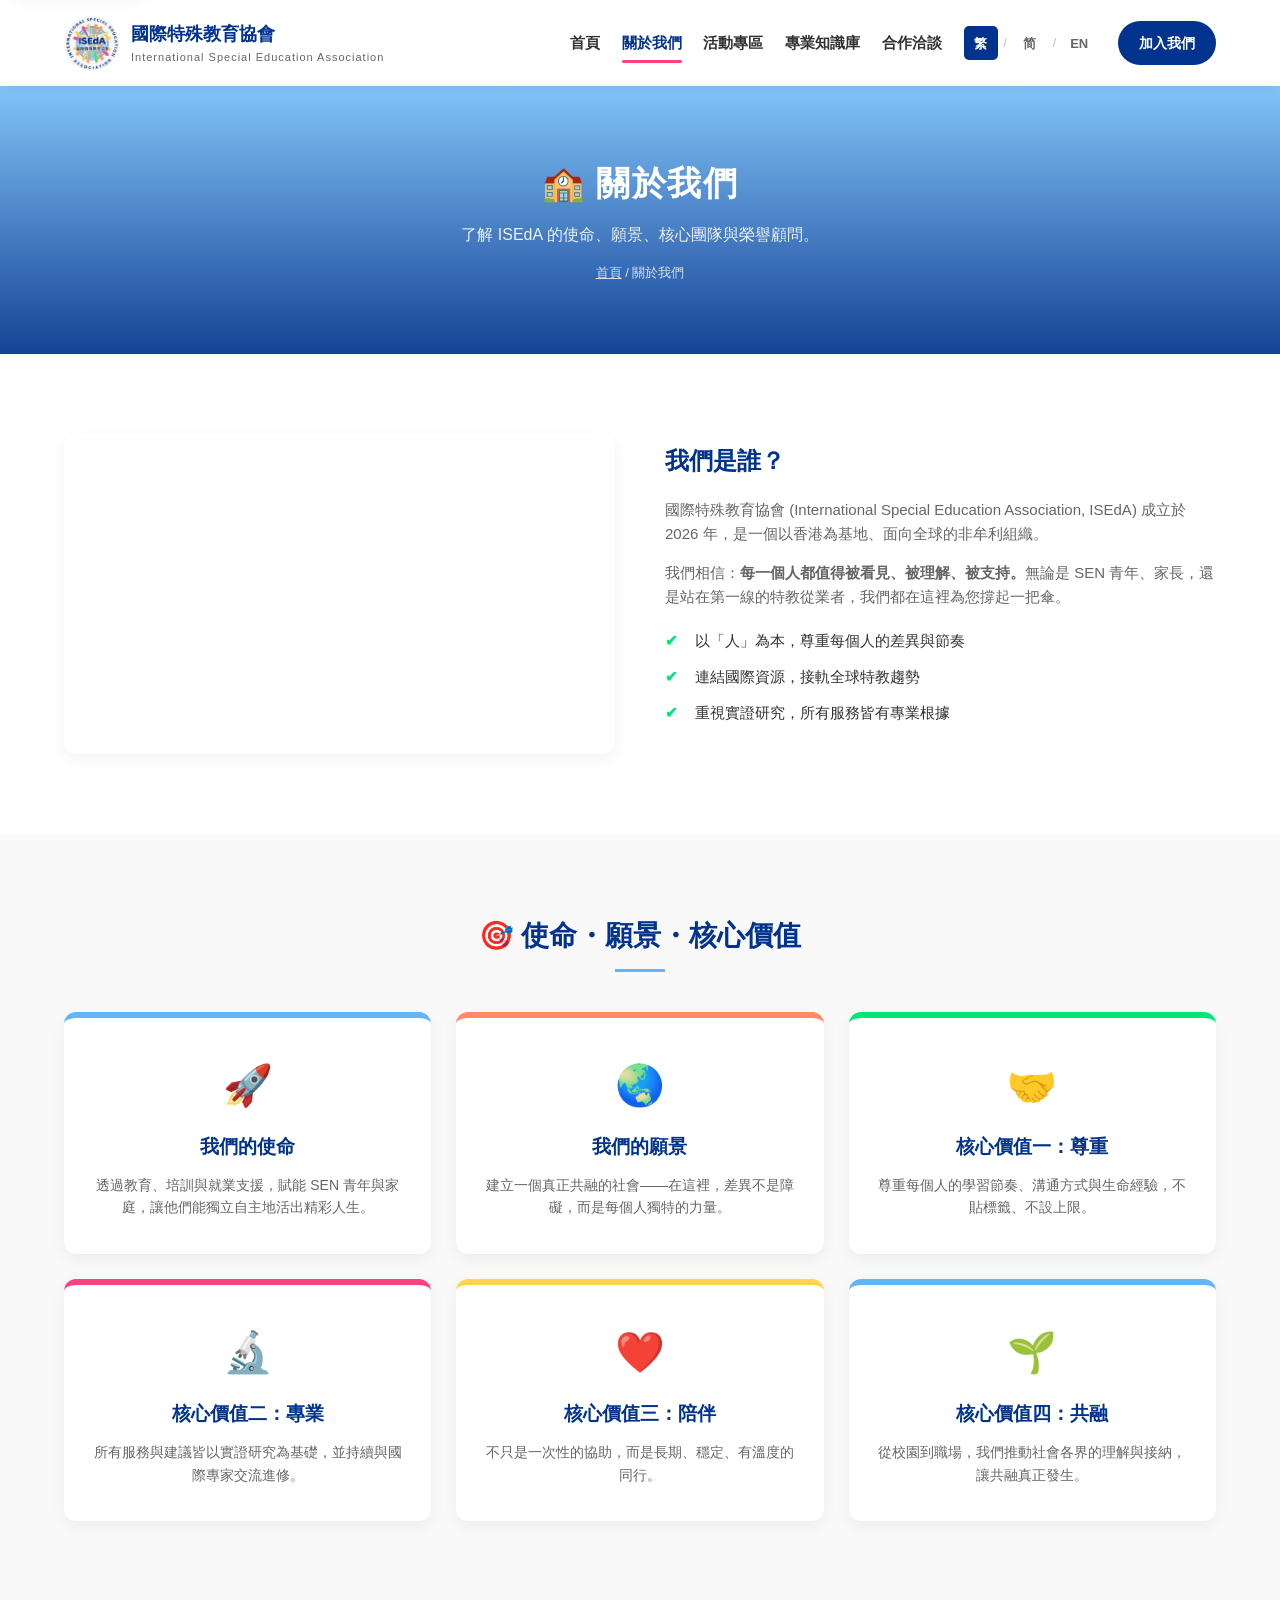
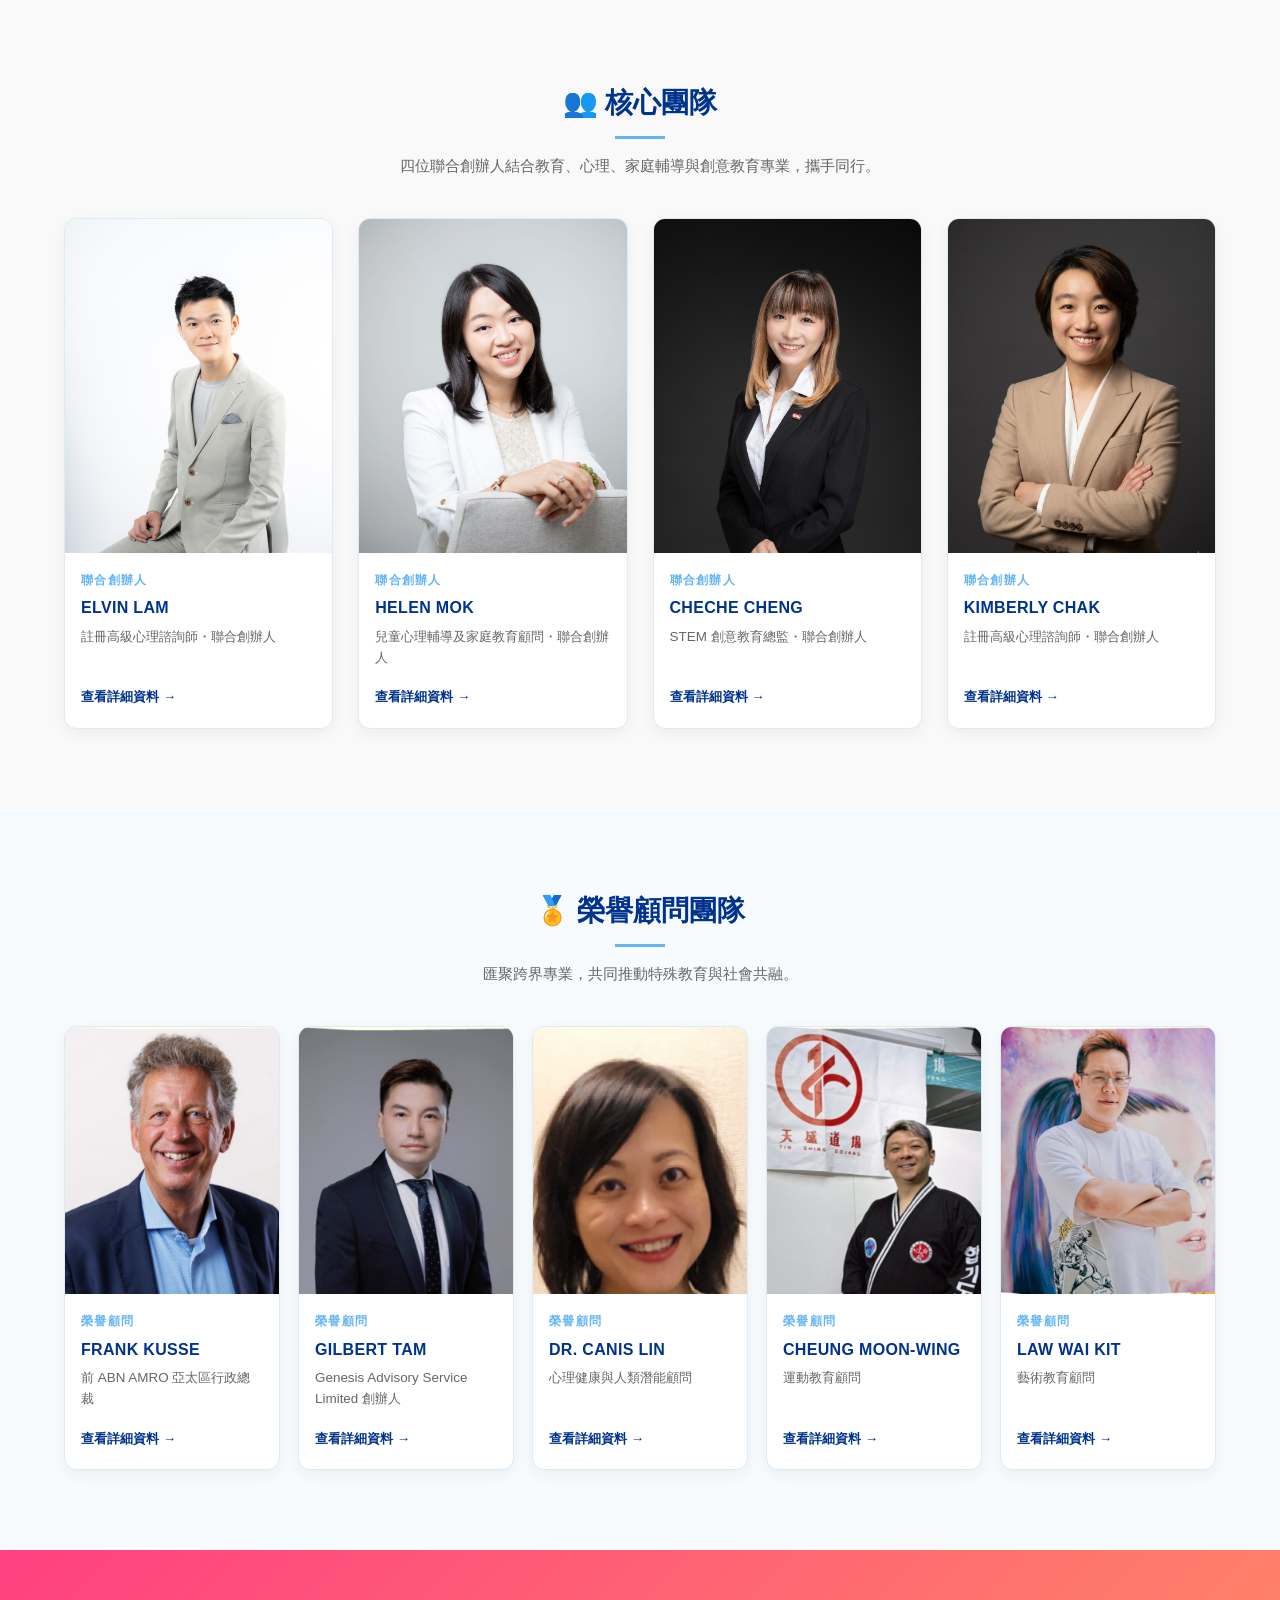
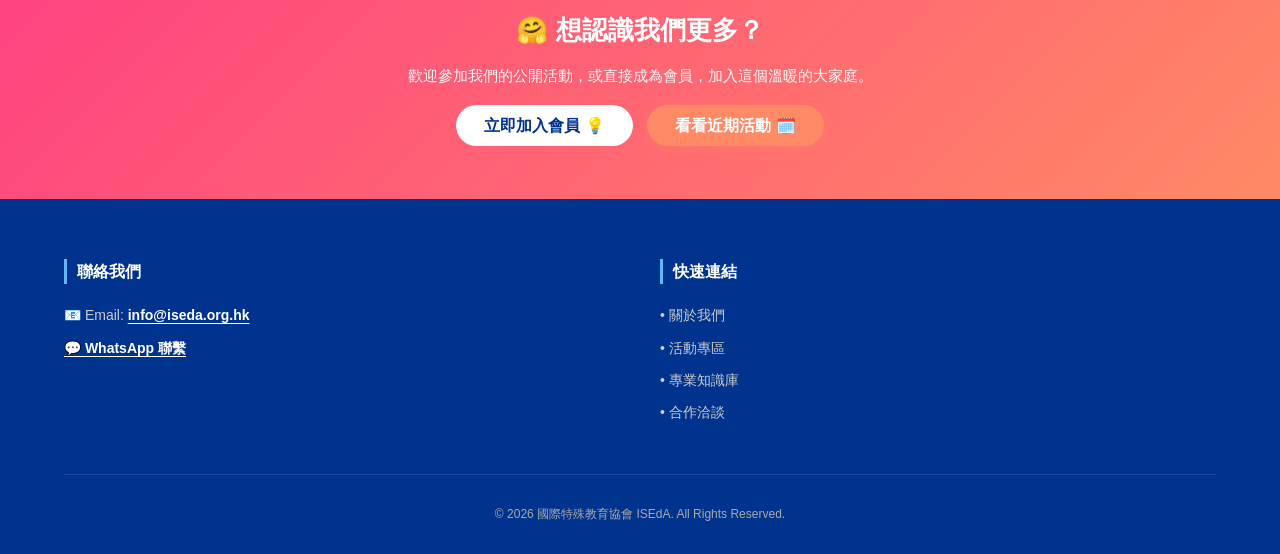
==== commit 08b84e38: "seo: add indexing metadata and sitemap" ====
--- a/about.html
+++ b/about.html
@@ -4,6 +4,8 @@
     <meta charset="UTF-8">
     <meta name="viewport" content="width=device-width, initial-scale=1.0">
     <title data-i18n-title="title.about">關於我們 - ISEdA 國際特殊教育協會</title>
+    <meta name="description" content="了解國際特殊教育協會（ISEdA／International Special Education Association）的使命、核心團隊及榮譽顧問，攜手推動 SEN 共融教育與社會參與。">
+    <link rel="canonical" href="https://iseda.org.hk/about.html">
     <link rel="stylesheet" href="style.css?v=20260823.15">
     <!-- 社群分享預覽（Open Graph / Twitter Card） -->
     <meta property="og:type" content="website">
@@ -84,7 +86,7 @@
                 <div class="split-img reveal" style="background-image: url('https://images.unsplash.com/photo-1523240795612-9a054b0db644?auto=format&fit=crop&w=800&q=80')"></div>
                 <div class="split-text reveal">
                     <h3 data-i18n="about.who.title">我們是誰？</h3>
-                    <p data-i18n="about.who.p1">國際特殊教育協會 (International Special Education Association, ISEdA) 成立於 2018 年，是一個以香港為基地、面向全球的非牟利組織。</p>
+                    <p data-i18n="about.who.p1">國際特殊教育協會 (International Special Education Association, ISEdA) 成立於 2026 年，是一個以香港為基地、面向全球的非牟利組織。</p>
                     <p data-i18n="about.who.p2" data-i18n-html>我們相信：<strong>每一個人都值得被看見、被理解、被支持。</strong>無論是 SEN 青年、家長，還是站在第一線的特教從業者，我們都在這裡為您撐起一把傘。</p>
                     <ul class="check-list">
                         <li data-i18n="about.who.check1">以「人」為本，尊重每個人的差異與節奏</li>
@@ -239,7 +241,7 @@
 
     <button class="back-to-top" id="backToTop" aria-label="回到頂端">↑</button>
 
-    <script src="lang.js?v=20260823.9"></script>
+    <script src="lang.js?v=20260824.13"></script>
     <script src="script.js?v=20260823.12"></script>
 </body>
 </html>
--- a/style.css
+++ b/style.css
@@ -1917,13 +1917,13 @@
 }
 
 
-/* One-step larger partner-logo system */
+/* Standard partner-logo image frame */
 .partner-logo {
     height: 138px;
 }
 
 .partner-logo img {
-    height: 100px;
+    height: 90px;
 }
 
 @media (max-width: 600px) {
@@ -2513,3 +2513,1240 @@
         line-height: 1;
     }
 }
+
+/* ===== SEN awareness article and single-article knowledge hub ===== */
+.knowledge-single-article {
+    display: grid;
+    grid-template-columns: minmax(280px, .9fr) minmax(0, 1.1fr);
+    color: inherit;
+    text-decoration: none;
+}
+.knowledge-single-article .featured-content { display: flex; flex-direction: column; align-items: flex-start; color: #fff; }
+.knowledge-single-article .featured-content h3 { color: #fff; }
+.knowledge-single-article .featured-content p { color: rgba(255,255,255,.88); opacity: 1; }
+.knowledge-single-article .btn-light { margin-top: auto; }
+.sen-hub-visual,
+.sen-home-visual {
+    display: flex;
+    align-items: center;
+    justify-content: center;
+    gap: clamp(12px, 3vw, 28px);
+    overflow: hidden;
+    background: linear-gradient(135deg, #e8f3fb 0%, #edf8f7 100%);
+}
+.sen-hub-visual { min-height: 100%; padding: 40px 24px; }
+.sen-hub-visual img,
+.sen-home-visual img {
+    width: clamp(64px, 9vw, 116px);
+    aspect-ratio: 1;
+    padding: 7px;
+    border: 1px solid #cfdeea;
+    border-radius: 20px;
+    background: #fff;
+    object-fit: contain;
+    box-shadow: 0 8px 18px rgba(27, 73, 120, .09);
+}
+.sen-home-visual { min-height: 175px; padding: 26px 16px; }
+.knowledge-home-grid { grid-template-columns: minmax(0, 390px); justify-content: center; }
+.knowledge-home-grid .blog-card { width: 100%; }
+.sen-article-hero { position: relative; overflow: hidden; background: linear-gradient(120deg, #123e77 0%, #1b5b96 58%, #177c86 100%); }
+.sen-article-hero::after { content: "SEN"; position: absolute; right: 4%; bottom: -34px; color: rgba(255,255,255,.08); font-size: clamp(7rem, 18vw, 16rem); font-weight: 900; line-height: 1; letter-spacing: -.1em; }
+.sen-article-hero .container { position: relative; z-index: 1; }
+.sen-article-hero h2 { color: #fff; }
+.sen-article-hero p { max-width: 760px; color: #e6f3ff; }
+.sen-article-hero .breadcrumb,
+.sen-article-hero .breadcrumb a { color: rgba(255,255,255,.88); }
+.sen-kicker { margin: 0 0 8px; color: #bfe7ee !important; font-size: .82rem; font-weight: 800; letter-spacing: .12em; }
+.sen-article { padding-top: 56px; }
+.sen-article-intro {
+    display: grid;
+    grid-template-columns: minmax(0, 1.25fr) minmax(220px, .55fr);
+    gap: 28px;
+    align-items: stretch;
+    margin-bottom: 46px;
+}
+.sen-article-intro > div:first-child,
+.sen-article-stat {
+    padding: 30px;
+    border: 1px solid #dce7f0;
+    border-radius: 18px;
+    background: #fff;
+    box-shadow: 0 8px 22px rgba(20, 64, 108, .05);
+}
+.sen-article-intro h3,
+.sen-types-heading h3,
+.sen-article-closing h3 { margin: 8px 0 10px; color: var(--primary-dark); font-size: 1.75rem; line-height: 1.35; }
+.sen-article-intro p { margin: 0; color: #496176; }
+.sen-article-stat { display: flex; align-items: center; gap: 16px; }
+.sen-article-stat strong { color: #177c86; font-size: 4rem; line-height: 1; }
+.sen-article-stat span { color: #496176; font-size: 1rem; line-height: 1.6; }
+.sen-types-heading { display: flex; justify-content: space-between; align-items: end; gap: 28px; margin-bottom: 22px; }
+.sen-types-heading h3 { margin: 0; }
+.sen-types-heading p { max-width: 470px; margin: 0; color: #617486; }
+.sen-types-grid { display: grid; grid-template-columns: repeat(3, minmax(0, 1fr)); gap: 20px; }
+.sen-type-card { display: flex; min-height: 100%; flex-direction: column; overflow: hidden; border: 1px solid #dce7f0; border-radius: 17px; background: #fff; box-shadow: 0 7px 22px rgba(20, 64, 108, .05); }
+.sen-type-card-head { display: grid; grid-template-columns: 84px minmax(0, 1fr); gap: 15px; align-items: center; padding: 20px; background: linear-gradient(120deg, #f6fbff, #edf8f7); border-bottom: 1px solid #dce7f0; }
+.sen-type-icon { width: 76px; height: 76px; overflow: hidden; border: 1px solid #cedeea; border-radius: 16px; background: #fff; }
+.sen-type-icon img { display: block; width: 100%; height: 100%; padding: 4px; object-fit: contain; }
+.sen-type-card h4 { margin: 0; color: #173f74; font-size: 1.18rem; line-height: 1.35; }
+.sen-type-card-head span { display: block; margin-top: 4px; color: #226182; font-size: .82rem; font-weight: 700; line-height: 1.45; }
+.sen-type-card-body { flex: 1; padding: 20px; }
+.sen-type-card-body p { margin: 0; color: #40576b; line-height: 1.75; }
+.sen-support { margin-top: 15px !important; padding-top: 14px; border-top: 1px solid #e3edf3; color: #236a78 !important; }
+.sen-support strong { color: #177c86; }
+.sen-article-closing { margin-top: 42px; padding: 32px; border-left: 5px solid #19838b; border-radius: 0 16px 16px 0; background: #e9f8f7; }
+.sen-article-closing h3 { margin-top: 0; color: #12646d; }
+.sen-article-closing p { max-width: 820px; margin: 0; color: #31595d; }
+.sen-return { margin: 30px 0 0; }
+.sen-return a { color: var(--primary-dark); font-weight: 700; }
+html[lang="en"] .sen-type-card-head span { display: none; }
+@media (max-width: 900px) {
+    .knowledge-single-article { grid-template-columns: 1fr; }
+    .sen-hub-visual { min-height: 210px; }
+    .sen-types-grid { grid-template-columns: repeat(2, minmax(0, 1fr)); }
+}
+@media (max-width: 680px) {
+    .sen-article { padding-top: 36px; }
+    .sen-article-intro { grid-template-columns: 1fr; gap: 16px; margin-bottom: 36px; }
+    .sen-types-heading { display: block; }
+    .sen-types-heading p { margin-top: 10px; }
+    .sen-types-grid { grid-template-columns: 1fr; }
+    .sen-type-card-head { grid-template-columns: 76px minmax(0, 1fr); padding: 17px; }
+    .sen-type-icon { width: 68px; height: 68px; }
+    .sen-article-closing { padding: 25px; }
+}
+@media (prefers-reduced-motion: reduce) { .sen-type-card, .knowledge-single-article { transition: none !important; } }
+
+/* ===== SEN youth transition article and second knowledge-hub entry ===== */
+.transition-article-hero { position: relative; overflow: hidden; background: linear-gradient(118deg, #123f70 0%, #1d6599 59%, #188486 100%); }
+.transition-article-hero::after { content: "轉銜"; position: absolute; right: -14px; bottom: -62px; color: rgba(255,255,255,.08); font-size: clamp(8rem, 21vw, 18rem); font-weight: 800; line-height: 1; letter-spacing: -.13em; }
+.transition-article-hero .container { position: relative; z-index: 1; }
+.transition-article-hero h2 { color: #fff; }
+.transition-article-hero p { max-width: 780px; color: #e7f5fb; }
+.transition-article-hero .breadcrumb, .transition-article-hero .breadcrumb a { color: rgba(255,255,255,.88); }
+.transition-kicker { margin: 0 0 8px; color: #b9e5e4 !important; font-size: .8rem; font-weight: 800; letter-spacing: .13em; }
+.transition-article { padding-top: 55px; }
+.transition-layout { display: grid; grid-template-columns: minmax(0, 1fr) 285px; align-items: start; gap: 32px; }
+.transition-content { min-width: 0; }
+.transition-content > section { margin-bottom: 44px; }
+.transition-intro { padding: 30px; border: 1px solid #d9e6ec; border-radius: 18px; background: #fff; box-shadow: 0 12px 32px rgba(24, 62, 94, .08); }
+.transition-intro h3, .transition-section > h3, .transition-closing h3 { margin: 8px 0 12px; color: var(--primary-dark); font-size: 1.7rem; line-height: 1.35; }
+.transition-intro > p:not(.transition-notice), .transition-section > p { color: #40576b; }
+.transition-notice { margin: 19px 0 0; padding: 14px 16px; border-left: 4px solid #107a7b; border-radius: 0 10px 10px 0; background: #e9f7f5; color: #28585b; font-size: .93rem; }
+.transition-roadmap { display: grid; grid-template-columns: repeat(5, minmax(0, 1fr)); margin-top: 22px; overflow: hidden; border: 1px solid #d9e6ec; border-radius: 16px; }
+.transition-step { min-height: 180px; padding: 20px 16px; border-right: 1px solid #d9e6ec; background: #fff; }
+.transition-step:nth-child(even) { background: #eaf5fb; }
+.transition-step:last-child { border-right: 0; }
+.transition-step > span { display: inline-block; margin-bottom: 12px; color: #107a7b; font-size: .75rem; font-weight: 800; letter-spacing: .08em; }
+.transition-step h4, .transition-path-card h4 { margin: 0 0 8px; color: #153d63; font-size: 1rem; line-height: 1.4; }
+.transition-step p { margin: 0; color: #4c6275; font-size: .88rem; line-height: 1.65; }
+.transition-question-list { display: grid; gap: 12px; margin: 20px 0 0; padding: 0; list-style: none; }
+.transition-question-list li { position: relative; padding: 16px 18px 16px 48px; border: 1px solid #d9e6ec; border-radius: 12px; background: #fff; color: #40576b; }
+.transition-question-list li::before { content: "?"; position: absolute; top: 17px; left: 15px; display: grid; width: 22px; height: 22px; place-items: center; border-radius: 50%; background: #107a7b; color: #fff; font-size: .85rem; font-weight: 800; }
+.transition-path-grid { display: grid; grid-template-columns: repeat(2, minmax(0, 1fr)); gap: 16px; margin-top: 20px; }
+.transition-path-card { padding: 22px; border: 1px solid #d9e6ec; border-radius: 15px; background: #fff; }
+.transition-path-card:nth-child(2) { background: #f5fbff; }
+.transition-path-card:nth-child(3) { background: #f4fbf9; }
+.transition-path-card:nth-child(4) { background: #fffaf6; }
+.transition-path-card p { margin: 0; color: #4c6275; font-size: .93rem; line-height: 1.72; }
+.transition-table-wrap { overflow-x: auto; margin-top: 20px; border: 1px solid #d9e6ec; border-radius: 15px; }
+.transition-table { width: 100%; border-spacing: 0; background: #fff; }
+.transition-table th, .transition-table td { padding: 15px; border-right: 1px solid #d9e6ec; border-bottom: 1px solid #d9e6ec; text-align: left; vertical-align: top; }
+.transition-table th:last-child, .transition-table td:last-child { border-right: 0; }
+.transition-table tr:last-child td { border-bottom: 0; }
+.transition-table th { background: #153d63; color: #fff; font-size: .88rem; }
+.transition-table td { color: #4c6275; font-size: .9rem; line-height: 1.7; }
+.transition-table td:first-child { color: #153d63; font-weight: 800; }
+.transition-closing { padding: 28px 30px; border-left: 5px solid #ce6d4a; border-radius: 0 16px 16px 0; background: #fff3ed; }
+.transition-closing h3 { margin-top: 0; color: #975134; }
+.transition-closing p { margin: 0; color: #674636; }
+.transition-return { margin: -14px 0 0; }
+.transition-return a { color: var(--primary-dark); font-weight: 700; }
+.transition-sidebar { position: sticky; top: 24px; display: grid; gap: 16px; }
+.transition-side-card { padding: 22px; border: 1px solid #d9e6ec; border-radius: 15px; background: #fff; box-shadow: 0 8px 24px rgba(24, 62, 94, .05); }
+.transition-side-card h3 { margin: 0 0 9px; color: #153d63; font-size: 1.13rem; }
+.transition-side-card p, .transition-side-card li { color: #4c6275; font-size: .9rem; line-height: 1.7; }
+.transition-side-card p { margin: 0; }
+.transition-side-card ul { margin: 10px 0 0; padding-left: 19px; }
+.transition-side-card li + li { margin-top: 7px; }
+.transition-side-card.resources a { display: block; color: #176998; font-weight: 800; line-height: 1.5; text-decoration: none; }
+.transition-side-card.resources a:hover { text-decoration: underline; }
+.transition-references { padding: 34px 0; border-top: 1px solid #d9e6ec; background: #eef5f7; }
+.transition-references h3 { margin: 0 0 13px; color: #153d63; font-size: 1.2rem; }
+.transition-references ol { margin: 0; padding-left: 21px; }
+.transition-references li { margin-bottom: 9px; color: #456174; font-size: .87rem; line-height: 1.65; }
+.transition-references a { overflow-wrap: anywhere; }
+.transition-hub-card .blog-content { min-height: 190px; }
+.transition-home-visual { display: grid; grid-template-columns: repeat(5, 1fr); min-height: 175px; overflow: hidden; background: linear-gradient(118deg, #eaf5fb, #e9f7f5); }
+.transition-home-visual span { display: grid; place-items: center; padding: 14px 4px; border-right: 1px solid #cde1e7; color: #107a7b; font-size: .74rem; font-weight: 800; letter-spacing: .04em; text-align: center; }
+.transition-home-visual span:nth-child(even) { background: rgba(255,255,255,.6); }
+.transition-home-visual span:last-child { border-right: 0; }
+.knowledge-home-grid { grid-template-columns: repeat(auto-fit, minmax(280px, 390px)); }
+@media (max-width: 980px) { .transition-layout { grid-template-columns: 1fr; } .transition-sidebar { position: static; grid-template-columns: repeat(3, minmax(0, 1fr)); } }
+@media (max-width: 760px) { .transition-article { padding-top: 36px; } .transition-roadmap { grid-template-columns: repeat(5, minmax(145px, 1fr)); overflow-x: auto; } .transition-path-grid { grid-template-columns: 1fr; } .transition-sidebar { grid-template-columns: 1fr; } .transition-table th, .transition-table td { min-width: 150px; } }
+@media (prefers-reduced-motion: reduce) { .transition-hub-card, .transition-path-card { transition: none !important; } }
+
+/* Knowledge Hub: Why Understanding SEN data article */
+.awareness-article-hero { background: linear-gradient(125deg, #113d6d 0%, #1c6b9d 58%, #178484 100%); }
+.awareness-article-hero::before { content: "理解"; position: absolute; right: 5%; bottom: -48px; color: rgba(255,255,255,.07); font-size: clamp(8rem, 18vw, 15rem); font-weight: 900; line-height: 1; pointer-events: none; }
+.awareness-article-hero .container { position: relative; z-index: 1; }
+.awareness-kicker { margin: 0 0 12px; color: #bce4e3; font-size: .78rem; font-weight: 800; letter-spacing: .13em; }
+.awareness-article { padding-top: 56px; padding-bottom: 52px; background: #fbfcfd; }
+.awareness-layout { display: grid; grid-template-columns: minmax(0, 1fr) 285px; gap: 38px; align-items: start; }
+.awareness-content > section { margin-bottom: 42px; }
+.awareness-intro { padding: 31px; border: 1px solid #d9e6ec; border-radius: 18px; background: #fff; box-shadow: 0 12px 34px rgba(24,62,94,.07); }
+.awareness-intro h3, .awareness-section h3 { margin: 0 0 13px; color: #153d63; font-size: 1.55rem; line-height: 1.38; }
+.awareness-intro p:last-child, .awareness-section p:last-child { margin-bottom: 0; }
+.awareness-notice { margin: 20px 0 0 !important; padding: 14px 16px; border-left: 4px solid #107a7b; border-radius: 0 10px 10px 0; background: #eaf8f7; color: #2c6263; font-size: .91rem; line-height: 1.72; }
+.awareness-metrics { display: grid; grid-template-columns: repeat(3, minmax(0,1fr)); gap: 15px; }
+.awareness-metric { min-height: 170px; padding: 22px 18px; border: 1px solid #d9e6ec; border-radius: 15px; background: linear-gradient(145deg,#fff,#f4fbfd); }
+.awareness-metric:nth-child(2) { background: linear-gradient(145deg,#f5fbf9,#e8f7f4); }
+.awareness-metric:nth-child(3) { background: linear-gradient(145deg,#fffaf7,#fff1e9); }
+.awareness-metric strong { display: block; color: #153d63; font-size: 2.2rem; letter-spacing: -.045em; line-height: 1; }
+.awareness-metric span { display: block; margin-top: 11px; color: #4b6779; font-size: .88rem; line-height: 1.6; }
+.awareness-section { padding: 4px 0; }
+.awareness-section p { color: #425d70; line-height: 1.82; }
+.awareness-trend { display: grid; grid-template-columns: 170px minmax(0,1fr); gap: 25px; align-items: center; margin-top: 20px; padding: 23px; border: 1px solid #d9e6ec; border-radius: 16px; background: #fff; }
+.awareness-trend > div:first-child { color: #107a7b; font-size: 2.25rem; font-weight: 900; letter-spacing: -.04em; text-align: center; }
+.awareness-trend > div:first-child span { display: block; margin-top: 8px; color: #577181; font-size: .78rem; font-weight: 700; line-height: 1.5; letter-spacing: 0; }
+.awareness-bars { display: grid; gap: 13px; }
+.awareness-bars p { display: grid; grid-template-columns: 78px minmax(0,1fr) 72px; gap: 10px; align-items: center; margin: 0; color: #4b6779; font-size: .85rem; font-weight: 800; }
+.awareness-bars i { display: block; height: 15px; overflow: hidden; border-radius: 999px; background: #e1edf2; }
+.awareness-bars b { display: block; height: 100%; border-radius: 999px; background: linear-gradient(90deg,#2a80aa,#0d837d); }
+.awareness-bars .bar-old { width: 94.62%; background: linear-gradient(90deg,#92bed6,#4d94b9); }
+.awareness-bars .bar-new { width: 100%; }
+.awareness-bars em { color: #153d63; font-style: normal; }
+.awareness-action-grid { display: grid; grid-template-columns: repeat(3,minmax(0,1fr)); gap: 15px; margin-top: 21px; }
+.awareness-action-grid > div { min-height: 215px; padding: 22px; border: 1px solid #d9e6ec; border-radius: 15px; background: #fff; }
+.awareness-action-grid span { display: grid; width: 34px; height: 34px; place-items: center; margin-bottom: 14px; border-radius: 50%; background: #107a7b; color: #fff; font-size: .76rem; font-weight: 800; }
+.awareness-action-grid h4 { margin: 0 0 8px; color: #153d63; font-size: 1rem; line-height: 1.45; }
+.awareness-action-grid p { margin: 0; color: #506b7d; font-size: .9rem; line-height: 1.7; }
+.awareness-check-list { display: grid; gap: 12px; margin: 20px 0 0; padding: 0; list-style: none; }
+.awareness-check-list li { position: relative; padding: 15px 17px 15px 48px; border: 1px solid #d9e6ec; border-radius: 12px; background: #fff; color: #415c6f; }
+.awareness-check-list li::before { content: "✓"; position: absolute; top: 16px; left: 16px; display: grid; width: 21px; height: 21px; place-items: center; border-radius: 50%; background: #e8f6f4; color: #107a7b; font-size: .78rem; font-weight: 900; }
+.awareness-global { margin-top: 8px; padding: 29px; border-left: 5px solid #ce6d4a; border-radius: 0 16px 16px 0; background: #fff3ed; }
+.awareness-global h3 { margin: 0 0 12px; color: #975134; font-size: 1.45rem; line-height: 1.4; }
+.awareness-global p { color: #684838; }
+.awareness-global-number { display: flex; gap: 22px; align-items: baseline; margin: 15px 0; }
+.awareness-global-number strong { color: #b55e40; font-size: 2.75rem; letter-spacing: -.055em; line-height: 1; }
+.awareness-global-number span { color: #805643; font-weight: 700; }
+.awareness-closing { padding: 27px 30px; border-left: 5px solid #107a7b; border-radius: 0 16px 16px 0; background: #eaf8f7; }
+.awareness-closing h3 { margin: 0 0 10px; color: #126d70; font-size: 1.4rem; }
+.awareness-closing p { margin: 0; color: #376367; }
+.awareness-return { margin: -12px 0 0; }
+.awareness-return a { color: var(--primary-dark); font-weight: 700; }
+.awareness-sidebar { position: sticky; top: 24px; display: grid; gap: 16px; }
+.awareness-side-card { padding: 21px; border: 1px solid #d9e6ec; border-radius: 15px; background: #fff; box-shadow: 0 8px 24px rgba(24,62,94,.05); }
+.awareness-side-card h3 { margin: 0 0 9px; color: #153d63; font-size: 1.12rem; }
+.awareness-side-card p, .awareness-side-card li { color: #4c687a; font-size: .9rem; line-height: 1.7; }
+.awareness-side-card p { margin: 0; }
+.awareness-side-card ul { margin: 9px 0 0; padding-left: 19px; }
+.awareness-side-card li + li { margin-top: 7px; }
+.awareness-side-card.resources { border-top: 4px solid #107a7b; }
+.awareness-side-card.resources a { display: block; color: #176998; font-weight: 800; text-decoration: none; }
+.awareness-side-card.resources a:hover { text-decoration: underline; }
+.awareness-references { padding: 34px 0; border-top: 1px solid #d9e6ec; background: #eef5f7; }
+.awareness-references h3 { margin: 0 0 13px; color: #153d63; font-size: 1.2rem; }
+.awareness-references ol { margin: 0; padding-left: 21px; }
+.awareness-references li { margin-bottom: 9px; color: #456174; font-size: .87rem; line-height: 1.65; }
+.awareness-references a { overflow-wrap: anywhere; }
+.awareness-hub-card .blog-content { min-height: 190px; }
+.awareness-home-visual { display: grid; grid-template-columns: repeat(3,1fr); min-height: 175px; overflow: hidden; background: linear-gradient(125deg,#153d63,#197a94 58%,#0f817b); }
+.awareness-home-visual span { display: grid; place-items: center; padding: 14px 8px; border-right: 1px solid rgba(255,255,255,.22); color: #fff; font-size: 1.8rem; font-weight: 900; letter-spacing: -.04em; text-align: center; }
+.awareness-home-visual span:last-child { border-right: 0; }
+.awareness-home-visual small { display: block; margin-top: 6px; color: #caeeed; font-size: .68rem; font-weight: 700; letter-spacing: .04em; }
+@media (max-width: 980px) { .awareness-layout { grid-template-columns: 1fr; } .awareness-sidebar { position: static; grid-template-columns: repeat(3,minmax(0,1fr)); } }
+@media (max-width: 760px) { .awareness-article { padding-top: 36px; } .awareness-metrics, .awareness-action-grid { grid-template-columns: 1fr; } .awareness-trend { grid-template-columns: 1fr; gap: 18px; } .awareness-trend > div:first-child { text-align: left; } .awareness-sidebar { grid-template-columns: 1fr; } .awareness-intro, .awareness-global, .awareness-closing { padding: 24px; } .awareness-bars p { grid-template-columns: 72px minmax(0,1fr) 68px; gap: 8px; font-size: .79rem; } }
+@media (prefers-reduced-motion: reduce) { .awareness-action-grid > div { transition: none !important; } }
+
+/* 24. 傷健伴讀活動卡片 */
+.reading-companion-event {
+    grid-column: 1 / -1;
+    background: #ffffff;
+    border: 1px solid rgba(20, 82, 151, 0.13);
+    overflow: hidden;
+}
+
+.reading-companion-event:hover {
+    transform: none;
+}
+
+.reading-companion-hero {
+    align-items: center;
+    background: linear-gradient(135deg, #073b73 0%, #0d62ad 55%, #1e88e5 100%);
+    color: #ffffff;
+    display: flex;
+    gap: 28px;
+    justify-content: space-between;
+    padding: 38px 42px;
+}
+
+.reading-companion-kicker,
+.reading-signup-eyebrow {
+    font-size: 12px;
+    font-weight: 700;
+    letter-spacing: 0.1em;
+    margin: 0 0 8px;
+    text-transform: uppercase;
+}
+
+.reading-companion-kicker {
+    color: #dcefff;
+}
+
+.reading-companion-hero h3 {
+    color: #ffffff;
+    font-size: clamp(28px, 4vw, 40px);
+    line-height: 1.2;
+    margin: 0 0 10px;
+}
+
+.reading-companion-hero p:not(.reading-companion-kicker) {
+    color: rgba(255, 255, 255, 0.92);
+    line-height: 1.75;
+    margin: 0;
+    max-width: 720px;
+}
+
+.reading-companion-hero-mark {
+    align-items: center;
+    background: rgba(255, 255, 255, 0.16);
+    border: 1px solid rgba(255, 255, 255, 0.28);
+    border-radius: 50%;
+    display: flex;
+    flex: 0 0 auto;
+    font-size: 36px;
+    height: 82px;
+    justify-content: center;
+    width: 82px;
+}
+
+.reading-companion-body {
+    padding: 38px 42px 42px;
+}
+
+.reading-companion-intro {
+    border-left: 4px solid var(--primary-sky);
+    color: var(--text-dark);
+    margin-bottom: 28px;
+    max-width: 960px;
+    padding: 4px 0 4px 20px;
+}
+
+.reading-companion-intro h4 {
+    color: var(--primary-dark);
+    font-size: 21px;
+    margin: 0 0 8px;
+}
+
+.reading-companion-intro p,
+.reading-support-item p,
+.reading-signup-card > p,
+.reading-companion-note {
+    color: var(--text-light);
+    line-height: 1.75;
+    margin: 0;
+}
+
+.reading-companion-supports {
+    display: grid;
+    gap: 16px;
+    grid-template-columns: repeat(3, minmax(0, 1fr));
+    margin-bottom: 24px;
+}
+
+.reading-support-item {
+    align-items: flex-start;
+    background: #f7fbff;
+    border: 1px solid #dcecfb;
+    border-radius: 12px;
+    display: flex;
+    gap: 13px;
+    min-width: 0;
+    padding: 20px;
+}
+
+.reading-support-item > span {
+    align-items: center;
+    background: #e1f1ff;
+    border-radius: 10px;
+    display: flex;
+    flex: 0 0 auto;
+    font-size: 21px;
+    height: 42px;
+    justify-content: center;
+    width: 42px;
+}
+
+.reading-support-item h4 {
+    color: var(--primary-dark);
+    font-size: 16px;
+    margin: 1px 0 7px;
+}
+
+.reading-support-item p {
+    font-size: 14px;
+}
+
+.reading-companion-meta {
+    display: flex;
+    flex-wrap: wrap;
+    gap: 10px;
+    margin: 0 0 30px;
+}
+
+.reading-companion-meta span {
+    background: #eef8f2;
+    border: 1px solid #ccebd7;
+    border-radius: 999px;
+    color: #196a43;
+    font-size: 13px;
+    font-weight: 700;
+    padding: 8px 13px;
+}
+
+.reading-companion-signups {
+    display: grid;
+    gap: 22px;
+    grid-template-columns: repeat(2, minmax(0, 1fr));
+}
+
+.reading-signup-card {
+    border-radius: 14px;
+    display: flex;
+    flex-direction: column;
+    min-width: 0;
+    padding: 26px;
+}
+
+.reading-signup-card--participant {
+    background: linear-gradient(180deg, #f0f8ff 0%, #ffffff 100%);
+    border: 1px solid #b9dcfb;
+}
+
+.reading-signup-card--volunteer {
+    background: linear-gradient(180deg, #effcf5 0%, #ffffff 100%);
+    border: 1px solid #bfe9d0;
+}
+
+.reading-signup-heading {
+    align-items: center;
+    display: flex;
+    gap: 13px;
+    margin-bottom: 13px;
+}
+
+.reading-signup-icon {
+    align-items: center;
+    border-radius: 10px;
+    display: flex;
+    flex: 0 0 auto;
+    font-size: 22px;
+    height: 46px;
+    justify-content: center;
+    width: 46px;
+}
+
+.reading-signup-card--participant .reading-signup-icon {
+    background: #dceeff;
+}
+
+.reading-signup-card--volunteer .reading-signup-icon {
+    background: #dff6e8;
+}
+
+.reading-signup-eyebrow {
+    color: #60758d;
+    font-size: 10px;
+    margin-bottom: 3px;
+}
+
+.reading-signup-heading h4 {
+    color: var(--text-dark);
+    font-size: 20px;
+    margin: 0;
+}
+
+.event-form-placeholder {
+    align-items: center;
+    background: rgba(255, 255, 255, 0.8);
+    border: 2px dashed #b8c8d8;
+    border-radius: 10px;
+    display: flex;
+    flex-direction: column;
+    margin-top: 22px;
+    min-height: 164px;
+    padding: 20px;
+    text-align: center;
+}
+
+.event-form-placeholder-label {
+    color: #44627f;
+    font-size: 13px;
+    font-weight: 700;
+}
+
+.event-form-placeholder p {
+    color: #6a7c8e;
+    font-size: 13px;
+    line-height: 1.55;
+    margin: 8px 0 16px;
+}
+
+.event-registration-button {
+    border: 0;
+    border-radius: 8px;
+    color: #ffffff;
+    cursor: not-allowed;
+    font: inherit;
+    font-size: 14px;
+    font-weight: 700;
+    opacity: 0.72;
+    padding: 11px 16px;
+    width: 100%;
+}
+
+.event-registration-button--participant {
+    background: #1976d2;
+}
+
+.event-registration-button--volunteer {
+    background: #238a56;
+}
+
+.reading-companion-note {
+    background: #fff9eb;
+    border-left: 3px solid #efb332;
+    border-radius: 0 8px 8px 0;
+    font-size: 13px;
+    margin-top: 25px;
+    padding: 13px 16px;
+}
+
+.event-filter-empty {
+    background: #f7fbff;
+    border: 1px solid #d4e7f8;
+    border-radius: 10px;
+    color: #49637b;
+    margin: 0;
+    padding: 18px 20px;
+    text-align: center;
+}
+
+@media (max-width: 760px) {
+    .reading-companion-hero {
+        align-items: flex-start;
+        padding: 30px 24px;
+    }
+
+    .reading-companion-hero-mark {
+        font-size: 27px;
+        height: 58px;
+        width: 58px;
+    }
+
+    .reading-companion-body {
+        padding: 28px 20px 24px;
+    }
+
+    .reading-companion-supports,
+    .reading-companion-signups {
+        grid-template-columns: 1fr;
+    }
+
+    .reading-signup-card {
+        padding: 22px;
+    }
+}
+
+@media (max-width: 420px) {
+    .reading-companion-hero {
+        gap: 16px;
+        padding: 26px 18px;
+    }
+
+    .reading-companion-hero h3 {
+        font-size: 28px;
+    }
+
+    .reading-companion-hero-mark {
+        display: none;
+    }
+
+    .reading-companion-body {
+        padding: 24px 16px 20px;
+    }
+}
+
+/* 25. SEN 大專生專業形象照計劃 */
+.profile-photo-event {
+    grid-column: 1 / -1;
+    background: #ffffff;
+    border: 1px solid rgba(107, 56, 135, 0.16);
+    overflow: hidden;
+}
+
+.profile-photo-event:hover {
+    transform: none;
+}
+
+.profile-photo-hero {
+    align-items: center;
+    background: linear-gradient(135deg, #472064 0%, #72478f 56%, #a86c9d 100%);
+    color: #ffffff;
+    display: flex;
+    gap: 28px;
+    justify-content: space-between;
+    padding: 38px 42px;
+}
+
+.profile-photo-kicker,
+.profile-photo-registration-kicker,
+.profile-photo-eligibility-label {
+    font-size: 12px;
+    font-weight: 700;
+    letter-spacing: 0.1em;
+    margin: 0 0 8px;
+    text-transform: uppercase;
+}
+
+.profile-photo-kicker {
+    color: #f2ddff;
+}
+
+.profile-photo-hero h3 {
+    color: #ffffff;
+    font-size: clamp(28px, 4vw, 40px);
+    line-height: 1.2;
+    margin: 0 0 10px;
+}
+
+.profile-photo-hero p:not(.profile-photo-kicker) {
+    color: rgba(255, 255, 255, 0.93);
+    line-height: 1.75;
+    margin: 0;
+    max-width: 720px;
+}
+
+.profile-photo-hero-mark {
+    align-items: center;
+    background: rgba(255, 255, 255, 0.16);
+    border: 1px solid rgba(255, 255, 255, 0.29);
+    border-radius: 50%;
+    display: flex;
+    flex: 0 0 auto;
+    font-size: 35px;
+    height: 82px;
+    justify-content: center;
+    width: 82px;
+}
+
+.profile-photo-body {
+    padding: 38px 42px 42px;
+}
+
+.profile-photo-intro {
+    border-left: 4px solid #9563a7;
+    margin-bottom: 28px;
+    max-width: 990px;
+    padding: 4px 0 4px 20px;
+}
+
+.profile-photo-intro h4 {
+    color: #5a2b73;
+    font-size: 21px;
+    margin: 0 0 8px;
+}
+
+.profile-photo-intro p,
+.profile-photo-detail p,
+.profile-photo-eligibility-card p,
+.profile-photo-registration p {
+    color: var(--text-light);
+    line-height: 1.75;
+    margin: 0;
+}
+
+.profile-photo-details {
+    display: grid;
+    gap: 15px;
+    grid-template-columns: repeat(3, minmax(0, 1fr));
+    margin-bottom: 25px;
+}
+
+.profile-photo-detail {
+    align-items: flex-start;
+    background: #fbf8fd;
+    border: 1px solid #eadff0;
+    border-radius: 12px;
+    display: flex;
+    gap: 12px;
+    min-width: 0;
+    padding: 18px;
+}
+
+.profile-photo-detail > span {
+    align-items: center;
+    background: #f0e5f5;
+    border-radius: 9px;
+    display: flex;
+    flex: 0 0 auto;
+    font-size: 18px;
+    height: 39px;
+    justify-content: center;
+    width: 39px;
+}
+
+.profile-photo-detail strong {
+    color: #5a2b73;
+    display: block;
+    font-size: 15px;
+    margin: 1px 0 5px;
+}
+
+.profile-photo-detail p {
+    font-size: 13px;
+}
+
+.profile-photo-eligibility {
+    display: grid;
+    gap: 16px;
+    grid-template-columns: repeat(2, minmax(0, 1fr));
+    margin-bottom: 26px;
+}
+
+.profile-photo-eligibility-card {
+    align-items: flex-start;
+    border-radius: 12px;
+    display: flex;
+    gap: 14px;
+    min-width: 0;
+    padding: 22px;
+}
+
+.profile-photo-eligibility-card--free {
+    background: linear-gradient(180deg, #effaf3 0%, #ffffff 100%);
+    border: 1px solid #c3e7d0;
+}
+
+.profile-photo-eligibility-card--paid {
+    background: linear-gradient(180deg, #fff8ec 0%, #ffffff 100%);
+    border: 1px solid #f1d6a3;
+}
+
+.profile-photo-eligibility-icon {
+    align-items: center;
+    border-radius: 50%;
+    display: flex;
+    flex: 0 0 auto;
+    font-size: 19px;
+    font-weight: 800;
+    height: 38px;
+    justify-content: center;
+    width: 38px;
+}
+
+.profile-photo-eligibility-card--free .profile-photo-eligibility-icon {
+    background: #ccefd8;
+    color: #1a7547;
+}
+
+.profile-photo-eligibility-card--paid .profile-photo-eligibility-icon {
+    background: #ffe6b5;
+    color: #9a5c00;
+}
+
+.profile-photo-eligibility-label {
+    color: #697787;
+    font-size: 10px;
+    margin-bottom: 4px;
+}
+
+.profile-photo-eligibility-card h4 {
+    color: var(--text-dark);
+    font-size: 19px;
+    line-height: 1.35;
+    margin: 0 0 7px;
+}
+
+.profile-photo-eligibility-card p {
+    font-size: 14px;
+}
+
+.profile-photo-registration {
+    align-items: center;
+    background: #f6f5fc;
+    border: 1px solid #ddd8ee;
+    border-radius: 13px;
+    display: flex;
+    gap: 26px;
+    justify-content: space-between;
+    padding: 25px 28px;
+}
+
+.profile-photo-registration-kicker {
+    color: #76548d;
+    font-size: 10px;
+    margin-bottom: 5px;
+}
+
+.profile-photo-registration h4 {
+    color: #4e2268;
+    font-size: 21px;
+    margin: 0 0 7px;
+}
+
+.profile-photo-registration p {
+    font-size: 14px;
+    max-width: 760px;
+}
+
+.profile-photo-whatsapp {
+    background: #1e8f50;
+    border-radius: 8px;
+    color: #ffffff;
+    display: inline-block;
+    flex: 0 0 auto;
+    font-size: 14px;
+    font-weight: 700;
+    padding: 13px 18px;
+    text-align: center;
+    text-decoration: none;
+    transition: background-color 0.2s, transform 0.2s;
+}
+
+.profile-photo-whatsapp:hover {
+    background: #16723e;
+    transform: translateY(-1px);
+}
+
+@media (max-width: 760px) {
+    .profile-photo-hero {
+        align-items: flex-start;
+        padding: 30px 24px;
+    }
+
+    .profile-photo-hero-mark {
+        font-size: 27px;
+        height: 58px;
+        width: 58px;
+    }
+
+    .profile-photo-body {
+        padding: 28px 20px 24px;
+    }
+
+    .profile-photo-details,
+    .profile-photo-eligibility {
+        grid-template-columns: 1fr;
+    }
+
+    .profile-photo-registration {
+        align-items: stretch;
+        flex-direction: column;
+        padding: 22px;
+    }
+}
+
+@media (max-width: 420px) {
+    .profile-photo-hero {
+        gap: 16px;
+        padding: 26px 18px;
+    }
+
+    .profile-photo-hero h3 {
+        font-size: 28px;
+    }
+
+    .profile-photo-hero-mark {
+        display: none;
+    }
+
+    .profile-photo-body {
+        padding: 24px 16px 20px;
+    }
+}
+
+/* 26. 傷健伴讀公開申請按鈕 */
+.event-application-action {
+    margin-top: 24px;
+}
+
+.event-application-action .event-registration-button {
+    display: block;
+    margin: 0;
+    opacity: 1;
+    width: 100%;
+}
+
+.event-application-action .event-registration-button:disabled {
+    cursor: default;
+    opacity: 1;
+}
+
+/* 27. 合作夥伴名錄與精簡預覽 */
+.partner-grid--featured {
+    margin-bottom: 28px;
+}
+
+.partner-directory-link {
+    align-items: center;
+    background: linear-gradient(135deg, #f1f8ff 0%, #f7fbff 100%);
+    border: 1px solid #cfe2f6;
+    border-radius: 14px;
+    display: flex;
+    gap: 20px;
+    justify-content: space-between;
+    margin: 0 auto;
+    max-width: 720px;
+    padding: 20px 24px;
+}
+
+.partner-directory-link p {
+    color: var(--text-light);
+    line-height: 1.65;
+    margin: 0;
+}
+
+.btn-partner-directory {
+    align-items: center;
+    background: var(--primary-blue);
+    border: 1px solid var(--primary-blue);
+    border-radius: 8px;
+    color: #ffffff;
+    display: inline-flex;
+    flex: 0 0 auto;
+    font-weight: 700;
+    justify-content: center;
+    min-height: 44px;
+    padding: 11px 20px;
+    text-decoration: none;
+    transition: background-color 0.2s, border-color 0.2s, transform 0.2s;
+}
+
+.btn-partner-directory:hover {
+    background: var(--dark-blue);
+    border-color: var(--dark-blue);
+    color: #ffffff;
+    transform: translateY(-1px);
+}
+
+.btn-partner-directory:active {
+    transform: scale(0.97);
+}
+
+.btn-partner-directory--secondary {
+    background: #ffffff;
+    border-color: #2f6fa8;
+    color: #185486;
+}
+
+.btn-partner-directory--secondary:hover {
+    background: #edf6fe;
+    border-color: #185486;
+    color: #11466f;
+}
+
+.partner-directory-section {
+    padding-bottom: 74px;
+}
+
+.partner-directory-heading {
+    margin: 0 auto 36px;
+    max-width: 900px;
+    text-align: center;
+}
+
+.partner-directory-heading .section-title {
+    /* Preserve space for the inherited underline decoration before the subtitle. */
+    margin-bottom: 40px;
+}
+
+.partner-directory-eyebrow {
+    color: #2672ad;
+    font-size: 12px;
+    font-weight: 700;
+    letter-spacing: 0.11em;
+    margin: 0 0 10px;
+    text-transform: uppercase;
+}
+
+.partner-directory-heading .section-sub {
+    margin-bottom: 0;
+}
+
+.partner-grid--directory {
+    margin-bottom: 36px;
+}
+
+.partner-directory-return {
+    display: flex;
+    justify-content: center;
+}
+
+.partner-directory-callout {
+    align-items: center;
+    background: linear-gradient(120deg, #0b4b83 0%, #1d70ae 60%, #2f8bbf 100%);
+    border-radius: 16px;
+    color: #ffffff;
+    display: flex;
+    gap: 28px;
+    justify-content: space-between;
+    overflow: hidden;
+    padding: 36px 40px;
+    position: relative;
+}
+
+.partner-directory-callout::after {
+    background: rgba(255, 255, 255, 0.08);
+    border-radius: 50%;
+    content: '';
+    height: 245px;
+    position: absolute;
+    right: -76px;
+    top: -144px;
+    width: 245px;
+}
+
+.partner-directory-callout > * {
+    position: relative;
+    z-index: 1;
+}
+
+.partner-directory-callout .partner-directory-eyebrow {
+    color: #cce9ff;
+}
+
+.partner-directory-callout h2 {
+    color: #ffffff;
+    font-size: clamp(25px, 3vw, 33px);
+    margin: 0 0 10px;
+}
+
+.partner-directory-callout p:not(.partner-directory-eyebrow) {
+    color: rgba(255, 255, 255, 0.9);
+    line-height: 1.7;
+    margin: 0;
+    max-width: 700px;
+}
+
+.partner-directory-callout .btn-partner-directory {
+    background: #ffffff;
+    border-color: #ffffff;
+    color: #15558c;
+}
+
+.partner-directory-callout .btn-partner-directory:hover {
+    background: #eaf6ff;
+    border-color: #eaf6ff;
+    color: #0b4777;
+}
+
+@media (max-width: 700px) {
+    .partner-directory-link,
+    .partner-directory-callout {
+        align-items: stretch;
+        flex-direction: column;
+    }
+
+    .partner-directory-link {
+        padding: 20px;
+    }
+
+    .partner-directory-link .btn-partner-directory,
+    .partner-directory-callout .btn-partner-directory {
+        width: 100%;
+    }
+
+    .partner-directory-callout {
+        padding: 29px 24px;
+    }
+}
+
+/* 28. 合作夥伴名錄版面修正 */
+.partner-grid--directory {
+    grid-template-columns: repeat(4, minmax(0, 230px));
+    justify-content: center;
+    margin: 0 auto 42px;
+    max-width: 1010px;
+}
+
+.partner-grid--directory .partner-logo {
+    min-width: 0;
+    width: 100%;
+}
+
+.partner-directory-link {
+    align-items: center;
+    flex-direction: column;
+    gap: 14px;
+    max-width: 660px;
+    padding: 24px 28px;
+    text-align: center;
+}
+
+.partner-directory-link .btn-partner-directory {
+    background: #135e9a;
+    border-color: #135e9a;
+    box-shadow: 0 8px 16px rgba(19, 94, 154, 0.2);
+    color: #ffffff;
+    min-width: 180px;
+}
+
+.partner-directory-link .btn-partner-directory:hover {
+    background: #0c497a;
+    border-color: #0c497a;
+    color: #ffffff;
+}
+
+.btn-partner-directory {
+    background: #135e9a;
+    border-color: #135e9a;
+}
+
+.btn-partner-directory:hover {
+    background: #0c497a;
+    border-color: #0c497a;
+}
+
+@media (max-width: 1050px) and (min-width: 701px) {
+    .partner-grid--directory {
+        grid-template-columns: repeat(3, minmax(0, 230px));
+        max-width: 730px;
+    }
+}
+
+@media (max-width: 700px) {
+    .partner-grid--directory {
+        grid-template-columns: repeat(2, minmax(0, 1fr));
+        margin-bottom: 30px;
+        max-width: none;
+    }
+}
+
+/* 29. 合作夥伴頁 UX 與無障礙優化 */
+.btn-partner-directory:focus-visible,
+.nav-dropdown-menu a:focus-visible {
+    outline: 3px solid #77b7e8;
+    outline-offset: 3px;
+}
+
+.partner-directory-link .btn-partner-directory {
+    touch-action: manipulation;
+}
+
+@media (prefers-reduced-motion: reduce) {
+    .partner-logo,
+    .btn-partner-directory,
+    .partner-directory-link {
+        transition: none;
+    }
+
+    .partner-logo:hover,
+    .btn-partner-directory:hover,
+    .btn-partner-directory:active {
+        transform: none;
+    }
+}
+
+@media (max-width: 390px) {
+    .partner-directory-heading {
+        margin-bottom: 28px;
+    }
+
+    .partner-directory-link {
+        padding: 20px 16px;
+    }
+
+    .partner-directory-link p {
+        font-size: 14px;
+    }
+}
+
+/* Primary partner actions should respond promptly on touch devices. */
+.btn-partner-directory {
+    touch-action: manipulation;
+}
+
+/* Keep the directory return control visually distinct from primary partner actions. */
+.partner-directory-return .btn-partner-directory--secondary {
+    background: #ffffff;
+    border-color: #135e9a;
+    color: #15558c;
+}
+
+.partner-directory-return .btn-partner-directory--secondary:hover {
+    background: #eaf6ff;
+    border-color: #0c497a;
+    color: #0b4777;
+}
+
+/* 31. 傷健伴讀計劃詳情 */
+.reading-companion-targets {
+    align-items: center;
+    background: linear-gradient(135deg, #f3faff 0%, #effcf7 100%);
+    border: 1px solid #cee6f7;
+    border-radius: 14px;
+    display: flex;
+    gap: 22px;
+    justify-content: space-between;
+    margin: 0 0 24px;
+    padding: 18px 20px;
+}
+
+.reading-companion-targets-title {
+    align-items: center;
+    color: #154b7a;
+    display: flex;
+    flex: 0 0 auto;
+    gap: 9px;
+}
+
+.reading-companion-targets-title > span {
+    font-size: 22px;
+}
+
+.reading-companion-targets h4 {
+    font-size: 17px;
+    margin: 0;
+}
+
+.reading-companion-targets ul {
+    display: flex;
+    flex-wrap: wrap;
+    gap: 9px;
+    justify-content: flex-end;
+    list-style: none;
+    margin: 0;
+    padding: 0;
+}
+
+.reading-companion-targets li {
+    background: #ffffff;
+    border: 1px solid #c9dfef;
+    border-radius: 999px;
+    color: #2d5b7a;
+    font-size: 13px;
+    font-weight: 700;
+    padding: 8px 11px;
+}
+
+.reading-companion-event .reading-companion-supports {
+    grid-template-columns: repeat(2, minmax(0, 1fr));
+}
+
+@media (max-width: 760px) {
+    .reading-companion-targets {
+        align-items: flex-start;
+        flex-direction: column;
+        gap: 14px;
+    }
+
+    .reading-companion-targets ul {
+        justify-content: flex-start;
+    }
+
+    .reading-companion-event .reading-companion-supports {
+        grid-template-columns: 1fr;
+    }
+}
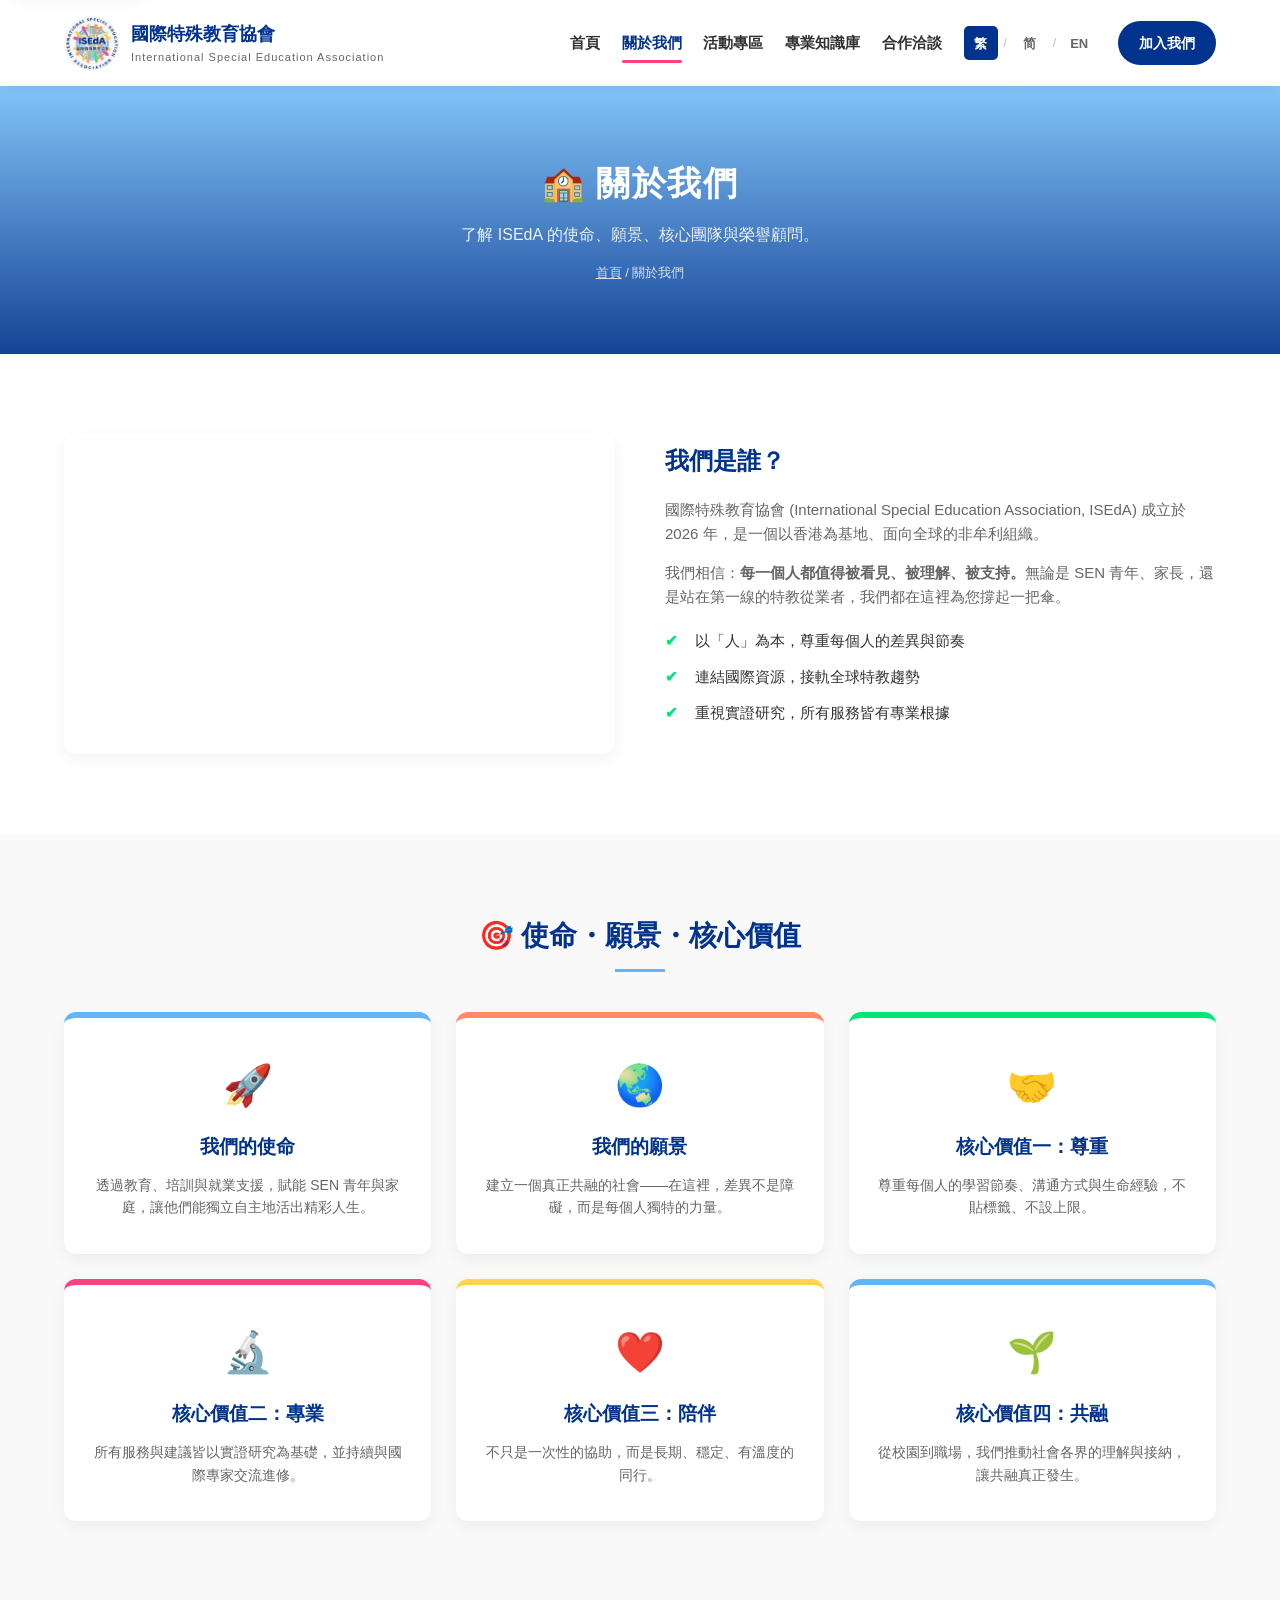
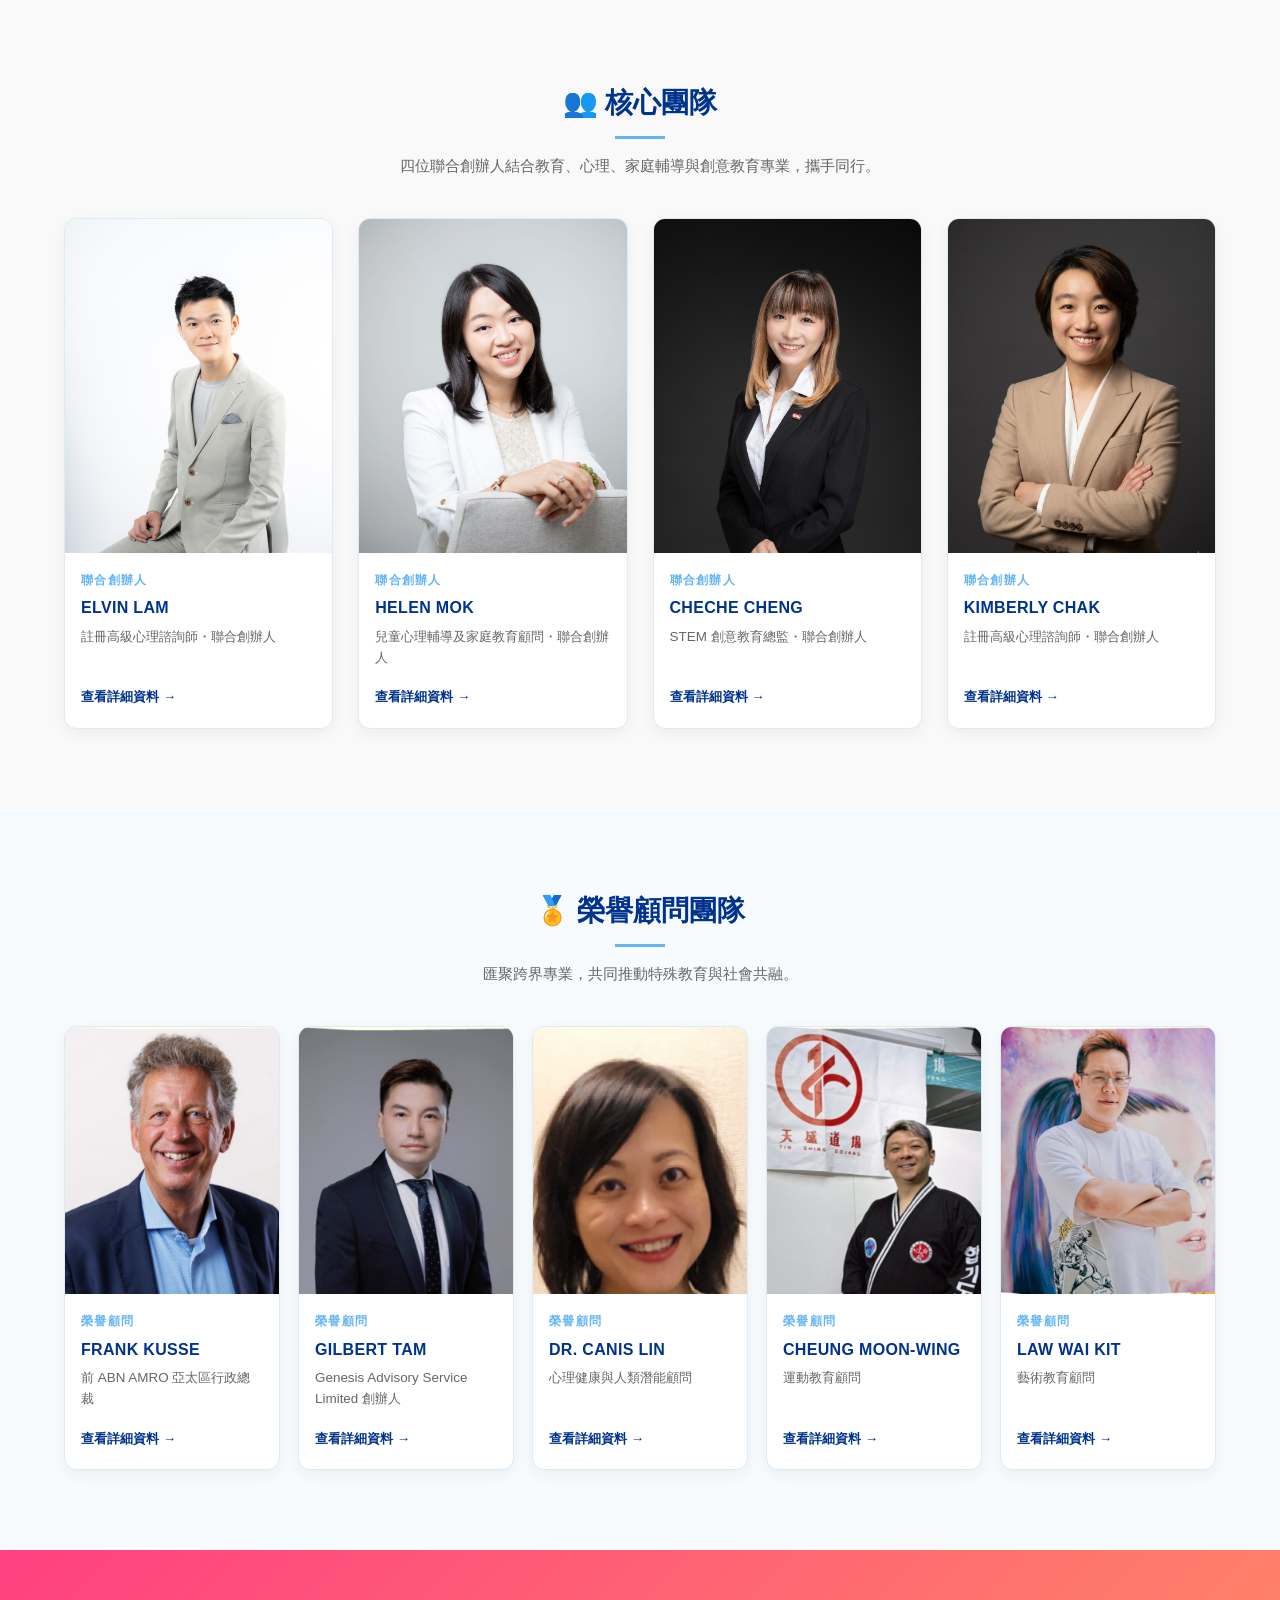
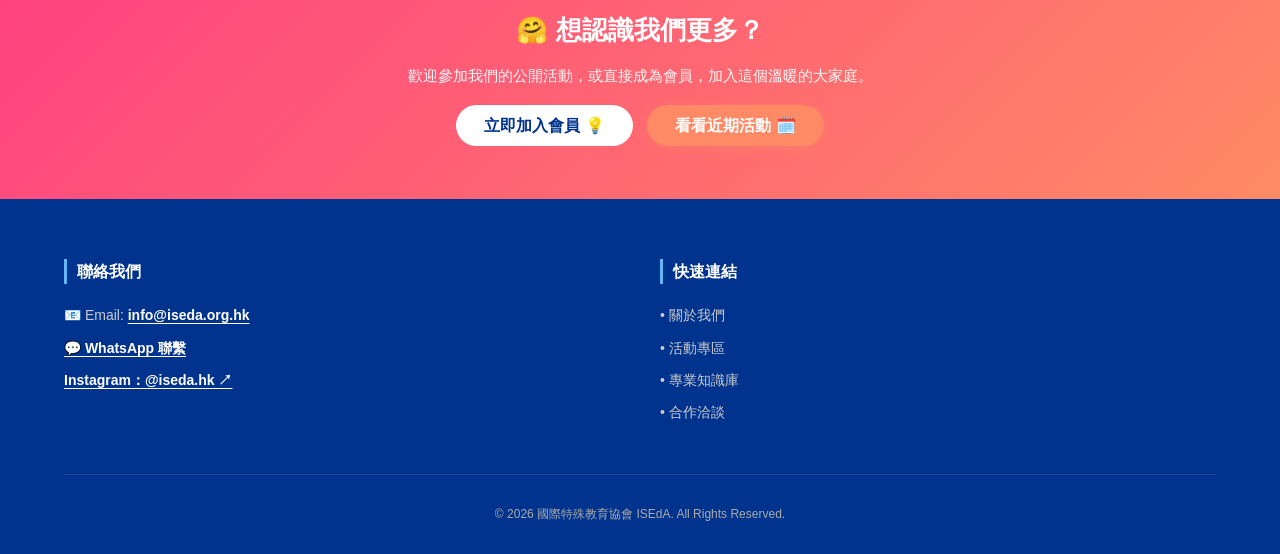
==== commit 2de057ec: "draft: add Instagram footer link" ====
--- a/about.html
+++ b/about.html
@@ -222,6 +222,7 @@
                     <h5 data-i18n="footer.contact">聯絡我們</h5>
                     <p>📧 Email: <a href="mailto:info@iseda.org.hk">info@iseda.org.hk</a></p>
                     <p><a href="https://wa.me/85268267865" target="_blank" rel="noopener noreferrer" data-i18n="footer.contact.whatsapp" data-i18n-aria-label="footer.contact.whatsapp">💬 WhatsApp 聯繫</a></p>
+                    <p><a href="https://www.instagram.com/iseda.hk?utm_source=ig_web_button_share_sheet&amp;igsi=ZDNlZDc0MzIxNw==" target="_blank" rel="noopener noreferrer" data-i18n="footer.contact.instagram" data-i18n-aria-label="footer.contact.instagram.aria" aria-label="前往 ISEdA Instagram 官方帳戶（於新視窗開啟）">Instagram：@iseda.hk ↗</a></p>
                 </div>
                 <div class="footer-links">
                     <h5 data-i18n="footer.links">快速連結</h5>
--- a/style.css
+++ b/style.css
@@ -3750,3 +3750,874 @@
         grid-template-columns: 1fr;
     }
 }
+/* ============================================================
+   通用活動詳情頁模板：只影響 activity-detail.html
+   ============================================================ */
+.activity-detail-page {
+    background: #ffffff;
+}
+
+.activity-detail-hero {
+    overflow: hidden;
+    color: #ffffff;
+    background:
+        radial-gradient(circle at 84% 8%, rgba(100, 181, 246, 0.46), transparent 25rem),
+        linear-gradient(132deg, #002867 0%, var(--primary-dark) 52%, #175db8 100%);
+    padding: 42px 0 58px;
+}
+
+.activity-detail-breadcrumb {
+    display: flex;
+    flex-wrap: wrap;
+    gap: 8px;
+    align-items: center;
+    margin-bottom: 32px;
+    font-size: 14px;
+    color: rgba(255, 255, 255, 0.82);
+}
+
+.activity-detail-breadcrumb a {
+    color: #ffffff;
+    font-weight: 700;
+    text-decoration-thickness: 1px;
+    text-underline-offset: 3px;
+}
+
+.activity-detail-hero-grid {
+    display: grid;
+    grid-template-columns: minmax(0, 1.28fr) minmax(290px, 0.72fr);
+    gap: 48px;
+    align-items: center;
+}
+
+.activity-detail-hero-copy {
+    max-width: 720px;
+}
+
+.activity-detail-eyebrow,
+.activity-detail-section-heading > p,
+.activity-registration-kicker {
+    color: var(--primary-sky);
+    font-size: 13px;
+    font-weight: 800;
+    letter-spacing: 0.08em;
+    text-transform: uppercase;
+}
+
+.activity-detail-eyebrow {
+    margin-bottom: 10px;
+    color: #c8e6ff;
+}
+
+.activity-status-badge {
+    display: inline-flex;
+    align-items: center;
+    width: fit-content;
+    margin-bottom: 14px;
+    border: 1px solid rgba(255, 255, 255, 0.48);
+    border-radius: 999px;
+    background: rgba(255, 255, 255, 0.12);
+    padding: 5px 10px;
+    color: #ffffff;
+    font-size: 13px;
+    font-weight: 700;
+}
+
+.activity-detail-hero h2 {
+    max-width: 780px;
+    margin-bottom: 16px;
+    color: #ffffff;
+    font-size: clamp(34px, 4vw, 52px);
+    letter-spacing: 0.02em;
+    line-height: 1.17;
+}
+
+.activity-detail-lead {
+    max-width: 700px;
+    color: rgba(255, 255, 255, 0.9);
+    font-size: 18px;
+    line-height: 1.8;
+}
+
+.activity-hero-facts {
+    display: grid;
+    grid-template-columns: repeat(2, minmax(0, 1fr));
+    gap: 12px;
+    margin-top: 28px;
+}
+
+.activity-hero-fact {
+    border-left: 3px solid var(--accent-yellow);
+    background: rgba(0, 20, 58, 0.2);
+    padding: 10px 14px;
+}
+
+.activity-hero-fact dt {
+    margin-bottom: 3px;
+    color: rgba(255, 255, 255, 0.72);
+    font-size: 12px;
+    font-weight: 700;
+}
+
+.activity-hero-fact dd {
+    color: #ffffff;
+    font-size: 14px;
+    font-weight: 700;
+    line-height: 1.45;
+}
+
+.activity-detail-cover {
+    position: relative;
+    min-height: 320px;
+    overflow: hidden;
+    border: 1px solid rgba(255, 255, 255, 0.34);
+    border-radius: 22px;
+    background:
+        linear-gradient(145deg, rgba(255, 255, 255, 0.16), rgba(100, 181, 246, 0.07)),
+        rgba(0, 36, 99, 0.4);
+    box-shadow: 0 22px 48px rgba(0, 20, 70, 0.24);
+}
+
+.activity-detail-cover::before,
+.activity-detail-cover::after {
+    position: absolute;
+    border-radius: 50%;
+    content: '';
+    pointer-events: none;
+}
+
+.activity-detail-cover::before {
+    top: -74px;
+    right: -38px;
+    width: 208px;
+    height: 208px;
+    background: rgba(255, 213, 79, 0.22);
+}
+
+.activity-detail-cover::after {
+    bottom: -104px;
+    left: -78px;
+    width: 250px;
+    height: 250px;
+    background: rgba(255, 64, 129, 0.15);
+}
+
+.activity-detail-cover.has-activity-cover::before,
+.activity-detail-cover.has-activity-cover::after {
+    display: none;
+}
+
+.activity-detail-cover img {
+    width: 100%;
+    height: 100%;
+    min-height: 320px;
+    background: #002867;
+    object-fit: contain;
+}
+
+.activity-detail-cover-placeholder {
+    position: absolute;
+    z-index: 1;
+    top: 50%;
+    right: 30px;
+    left: 30px;
+    transform: translateY(-50%);
+    text-align: center;
+}
+
+.activity-detail-cover-placeholder span {
+    display: block;
+    margin-bottom: 14px;
+    color: var(--accent-yellow);
+    font-size: 42px;
+    line-height: 1;
+}
+
+.activity-detail-cover-placeholder p {
+    margin: 0 auto;
+    max-width: 240px;
+    color: rgba(255, 255, 255, 0.96);
+    font-size: 15px;
+    font-weight: 700;
+    line-height: 1.65;
+}
+
+.activity-detail-content-section {
+    padding: 68px 0 88px;
+}
+
+.activity-detail-layout {
+    display: grid;
+    grid-template-columns: minmax(0, 1fr) minmax(270px, 0.34fr);
+    gap: 52px;
+    align-items: start;
+}
+
+.activity-detail-main-content {
+    min-width: 0;
+}
+
+.activity-detail-section + .activity-detail-section {
+    margin-top: 56px;
+}
+
+.activity-detail-section-heading {
+    margin-bottom: 22px;
+}
+
+.activity-detail-section-heading > p,
+.activity-registration-kicker {
+    margin-bottom: 7px;
+    color: var(--primary-dark);
+}
+
+.activity-detail-section-heading h3,
+.activity-info-panel h3,
+.activity-registration-panel h3 {
+    color: var(--primary-dark);
+    font-size: clamp(24px, 2.8vw, 32px);
+    line-height: 1.28;
+}
+
+.activity-detail-prose {
+    max-width: 790px;
+    color: var(--text-light);
+    font-size: 16px;
+    line-height: 1.92;
+}
+
+.activity-detail-prose p + p {
+    margin-top: 17px;
+}
+
+.activity-detail-highlights {
+    display: grid;
+    gap: 12px;
+    list-style: none;
+}
+
+.activity-detail-highlights li {
+    position: relative;
+    border: 1px solid #d8e8fb;
+    border-radius: 10px;
+    background: #f6fbff;
+    padding: 16px 20px 16px 44px;
+    color: #34516e;
+    line-height: 1.65;
+}
+
+.activity-detail-highlights li::before {
+    position: absolute;
+    top: 18px;
+    left: 18px;
+    width: 12px;
+    height: 12px;
+    border: 3px solid var(--primary-sky);
+    border-radius: 50%;
+    background: #ffffff;
+    content: '';
+}
+
+.activity-detail-schedule {
+    display: grid;
+    gap: 0;
+    border-top: 1px solid #e4edf7;
+    list-style: none;
+    counter-reset: activity-schedule;
+}
+
+.activity-schedule-item {
+    display: grid;
+    grid-template-columns: 120px minmax(0, 1fr);
+    gap: 22px;
+    border-bottom: 1px solid #e4edf7;
+    padding: 20px 0;
+}
+
+.activity-schedule-time {
+    color: var(--primary-dark);
+    font-size: 14px;
+    font-weight: 800;
+}
+
+.activity-schedule-copy h4,
+.activity-support-card h4 {
+    margin-bottom: 6px;
+    color: var(--text-dark);
+    font-size: 17px;
+}
+
+.activity-schedule-copy p,
+.activity-support-card p {
+    color: var(--text-light);
+    font-size: 15px;
+    line-height: 1.7;
+}
+
+.activity-detail-support-grid {
+    display: grid;
+    grid-template-columns: repeat(2, minmax(0, 1fr));
+    gap: 16px;
+}
+
+.activity-support-card {
+    border-top: 4px solid var(--primary-sky);
+    border-radius: 0 0 var(--radius) var(--radius);
+    background: var(--neutral-bg);
+    padding: 22px;
+}
+
+.activity-detail-gallery {
+    display: grid;
+    grid-template-columns: repeat(3, minmax(0, 1fr));
+    gap: 14px;
+}
+
+.activity-gallery-item {
+    overflow: hidden;
+    border-radius: 12px;
+    background: #eef4f9;
+}
+
+.activity-gallery-item img {
+    width: 100%;
+    aspect-ratio: 4 / 3;
+    background: #e8f1f8;
+    object-fit: contain;
+    transition: transform 220ms cubic-bezier(0.23, 1, 0.32, 1);
+}
+
+.activity-gallery-item:hover img {
+    transform: scale(1.035);
+}
+
+.activity-gallery-item figcaption {
+    padding: 10px 12px;
+    color: var(--text-light);
+    font-size: 13px;
+}
+
+.activity-detail-aside {
+    position: sticky;
+    top: 108px;
+    display: grid;
+    gap: 18px;
+}
+
+.activity-info-panel,
+.activity-registration-panel {
+    border-radius: 16px;
+    padding: 26px;
+    box-shadow: var(--shadow);
+}
+
+.activity-info-panel {
+    border: 1px solid #dce8f6;
+    background: #ffffff;
+}
+
+.activity-info-panel h3,
+.activity-registration-panel h3 {
+    margin-bottom: 20px;
+    font-size: 22px;
+}
+
+.activity-info-list {
+    display: grid;
+    gap: 13px;
+}
+
+.activity-info-row {
+    display: grid;
+    gap: 3px;
+    border-bottom: 1px solid #edf1f5;
+    padding-bottom: 13px;
+}
+
+.activity-info-row:last-child {
+    border-bottom: 0;
+    padding-bottom: 0;
+}
+
+.activity-info-row dt {
+    color: var(--text-faint);
+    font-size: 13px;
+    font-weight: 700;
+}
+
+.activity-info-row dd {
+    color: var(--text-dark);
+    font-size: 15px;
+    font-weight: 700;
+    line-height: 1.55;
+}
+
+.activity-registration-panel {
+    background: linear-gradient(145deg, #003b9e, #0754ba);
+    color: #ffffff;
+}
+
+.activity-registration-panel .activity-registration-kicker {
+    color: #bfe0ff;
+}
+
+.activity-registration-panel h3 {
+    color: #ffffff;
+}
+
+.activity-registration-panel > p:not(.activity-registration-kicker):not(.activity-registration-note) {
+    color: rgba(255, 255, 255, 0.89);
+    font-size: 15px;
+    line-height: 1.7;
+}
+
+.activity-registration-button {
+    display: block;
+    width: 100%;
+    margin-top: 20px;
+    border-radius: 9px;
+    background: var(--accent-yellow);
+    padding: 12px 15px;
+    color: #243548;
+    font-size: 15px;
+    font-weight: 800;
+    text-align: center;
+    text-decoration: none;
+    transition: transform 160ms cubic-bezier(0.23, 1, 0.32, 1), box-shadow 160ms cubic-bezier(0.23, 1, 0.32, 1);
+}
+
+.activity-registration-button:hover,
+.activity-registration-button:focus-visible {
+    transform: translateY(-2px);
+    box-shadow: 0 8px 18px rgba(0, 0, 0, 0.2);
+}
+
+.activity-registration-note {
+    margin-top: 12px;
+    color: #c9e3ff;
+    font-size: 12px;
+    line-height: 1.6;
+}
+
+.activity-back-link {
+    width: fit-content;
+    color: var(--primary-dark);
+    font-size: 14px;
+    font-weight: 800;
+    text-underline-offset: 4px;
+}
+
+.activity-template-error {
+    min-height: 55vh;
+    text-align: center;
+}
+
+.activity-template-error h2 {
+    margin-bottom: 12px;
+    color: var(--primary-dark);
+}
+
+.activity-template-error p {
+    margin-bottom: 24px;
+    color: var(--text-light);
+}
+
+.activity-detail-page a:focus-visible,
+.activity-detail-page button:focus-visible {
+    outline: 3px solid var(--accent-yellow);
+    outline-offset: 3px;
+}
+
+@media (max-width: 900px) {
+    .activity-detail-hero-grid,
+    .activity-detail-layout {
+        grid-template-columns: 1fr;
+    }
+
+    .activity-detail-hero-grid {
+        gap: 30px;
+    }
+
+    .activity-detail-cover {
+        min-height: 260px;
+    }
+
+    .activity-detail-cover img {
+        min-height: 260px;
+    }
+
+    .activity-detail-aside {
+        position: static;
+        grid-template-columns: repeat(2, minmax(0, 1fr));
+    }
+}
+
+@media (max-width: 620px) {
+    .activity-detail-hero {
+        padding: 28px 0 42px;
+    }
+
+    .activity-detail-breadcrumb {
+        margin-bottom: 24px;
+    }
+
+    .activity-detail-lead {
+        font-size: 16px;
+    }
+
+    .activity-hero-facts,
+    .activity-detail-support-grid,
+    .activity-detail-aside,
+    .activity-detail-gallery {
+        grid-template-columns: 1fr;
+    }
+
+    .activity-detail-content-section {
+        padding: 46px 0 62px;
+    }
+
+    .activity-detail-layout {
+        gap: 38px;
+    }
+
+    .activity-detail-section + .activity-detail-section {
+        margin-top: 42px;
+    }
+
+    .activity-schedule-item {
+        grid-template-columns: 1fr;
+        gap: 6px;
+    }
+
+    .activity-info-panel,
+    .activity-registration-panel {
+        padding: 22px;
+    }
+}
+
+@media (prefers-reduced-motion: reduce) {
+    .activity-gallery-item img,
+    .activity-registration-button {
+        transition: none;
+    }
+}
+/* ============================================================
+   官方活動目錄：只影響 activity-directory.html
+   ============================================================ */
+.activity-directory-hero {
+    background:
+        radial-gradient(circle at 83% 22%, rgba(100, 181, 246, 0.32), transparent 24rem),
+        linear-gradient(135deg, rgba(0, 51, 141, 0.94), rgba(22, 92, 186, 0.88));
+}
+
+.activity-directory-eyebrow,
+.activity-directory-label {
+    margin-bottom: 8px;
+    color: #c7e7ff;
+    font-size: 13px;
+    font-weight: 800;
+    letter-spacing: 0.1em;
+    text-transform: uppercase;
+}
+
+.activity-directory-hero h2 {
+    margin-bottom: 12px;
+}
+
+.activity-directory-hero .breadcrumb {
+    margin-top: 18px;
+}
+
+.activity-directory-section {
+    padding: 70px 0 88px;
+}
+
+.activity-directory-intro {
+    display: grid;
+    grid-template-columns: minmax(0, 1fr) minmax(250px, 0.46fr);
+    gap: 42px;
+    align-items: end;
+    margin-bottom: 36px;
+}
+
+.activity-directory-label {
+    color: var(--primary-dark);
+}
+
+.activity-directory-intro h2 {
+    color: var(--primary-dark);
+    font-size: clamp(28px, 3.2vw, 38px);
+    line-height: 1.25;
+}
+
+.activity-directory-intro > p {
+    margin: 0;
+    color: var(--text-light);
+    font-size: 16px;
+    line-height: 1.8;
+}
+
+.activity-directory-grid {
+    display: grid;
+    grid-template-columns: repeat(3, minmax(0, 1fr));
+    gap: 25px;
+}
+
+.activity-directory-card {
+    display: flex;
+    min-width: 0;
+    flex-direction: column;
+    overflow: hidden;
+    border: 1px solid #dce8f4;
+    border-radius: 16px;
+    background: #ffffff;
+    box-shadow: var(--shadow);
+    transition: transform 220ms cubic-bezier(0.23, 1, 0.32, 1), box-shadow 220ms cubic-bezier(0.23, 1, 0.32, 1);
+}
+
+.activity-directory-card:hover {
+    transform: translateY(-4px);
+    box-shadow: var(--shadow-hover);
+}
+
+.activity-directory-card-media {
+    display: grid;
+    min-height: 210px;
+    place-items: center;
+    overflow: hidden;
+    background: #eff5fa;
+}
+
+.activity-directory-card-media img {
+    width: 100%;
+    height: 100%;
+    min-height: 210px;
+    background: #eff5fa;
+    object-fit: contain;
+}
+
+.activity-directory-card-content {
+    display: flex;
+    height: 100%;
+    flex-direction: column;
+    padding: 23px;
+}
+
+.activity-directory-status {
+    width: fit-content;
+    margin-bottom: 12px;
+    border-radius: 999px;
+    background: #e9f5ff;
+    padding: 4px 9px;
+    color: #13529c;
+    font-size: 12px;
+    font-weight: 800;
+}
+
+.activity-directory-card h3 {
+    color: var(--primary-dark);
+    font-size: 21px;
+    line-height: 1.35;
+}
+
+.activity-directory-card-summary {
+    margin: 12px 0 18px;
+    color: var(--text-light);
+    font-size: 15px;
+    line-height: 1.72;
+}
+
+.activity-directory-card-meta {
+    display: grid;
+    gap: 5px;
+    margin-top: auto;
+    border-top: 1px solid #edf1f5;
+    padding-top: 14px;
+}
+
+.activity-directory-card-meta-item {
+    display: flex;
+    flex-wrap: wrap;
+    gap: 6px;
+    color: #48627d;
+    font-size: 13px;
+    line-height: 1.5;
+}
+
+.activity-directory-card-meta-item dt,
+.activity-directory-card-meta-item dd {
+    margin: 0;
+}
+
+.activity-directory-card-meta-item:first-child dt {
+    color: var(--primary-dark);
+    font-weight: 800;
+}
+
+.activity-directory-meta-label {
+    color: var(--text-faint);
+    font-weight: 700;
+}
+
+.activity-directory-card-link {
+    display: inline-flex;
+    width: fit-content;
+    margin-top: 18px;
+    color: var(--primary-dark);
+    font-size: 14px;
+    font-weight: 800;
+    text-decoration-thickness: 2px;
+    text-underline-offset: 4px;
+}
+
+.activity-directory-card-link::after {
+    margin-left: 7px;
+    content: '→';
+}
+
+.activity-directory-empty {
+    border: 1px dashed #b9cee5;
+    border-radius: 12px;
+    background: #f6fbff;
+    padding: 30px;
+    color: var(--text-light);
+    text-align: center;
+}
+
+.activity-directory-return {
+    margin-top: 46px;
+    text-align: center;
+}
+
+.activity-directory-page a:focus-visible,
+.activity-directory-page button:focus-visible {
+    outline: 3px solid var(--accent-yellow);
+    outline-offset: 3px;
+}
+
+@media (max-width: 960px) {
+    .activity-directory-grid {
+        grid-template-columns: repeat(2, minmax(0, 1fr));
+    }
+}
+
+@media (max-width: 680px) {
+    .activity-directory-section {
+        padding: 48px 0 64px;
+    }
+
+    .activity-directory-intro,
+    .activity-directory-grid {
+        grid-template-columns: 1fr;
+    }
+
+    .activity-directory-intro {
+        gap: 15px;
+        margin-bottom: 27px;
+    }
+
+    .activity-directory-card-media,
+    .activity-directory-card-media img {
+        min-height: 190px;
+    }
+
+    .activity-directory-card-content {
+        padding: 20px;
+    }
+}
+
+@media (prefers-reduced-motion: reduce) {
+    .activity-directory-card {
+        transition: none;
+    }
+}
+/* 活動專區：官方活動目錄入口 */
+.activity-directory-callout-section {
+    border-bottom: 1px solid #e4edf7;
+    background: #f5faff;
+    padding: 30px 0;
+}
+
+.activity-directory-callout {
+    display: flex;
+    gap: 28px;
+    align-items: center;
+    justify-content: space-between;
+    border: 1px solid #d7e8f8;
+    border-radius: 16px;
+    background: #ffffff;
+    padding: 26px 30px;
+    box-shadow: 0 8px 22px rgba(0, 51, 141, 0.06);
+}
+
+.activity-directory-callout > div {
+    max-width: 730px;
+}
+
+.activity-directory-callout-eyebrow {
+    margin-bottom: 6px;
+    color: var(--primary-dark);
+    font-size: 13px;
+    font-weight: 800;
+    letter-spacing: 0.08em;
+}
+
+.activity-directory-callout h2 {
+    margin-bottom: 6px;
+    color: var(--primary-dark);
+    font-size: 23px;
+    line-height: 1.35;
+}
+
+.activity-directory-callout p:not(.activity-directory-callout-eyebrow) {
+    color: var(--text-light);
+    font-size: 15px;
+    line-height: 1.7;
+}
+
+.activity-directory-callout-button {
+    display: inline-flex;
+    flex: 0 0 auto;
+    align-items: center;
+    justify-content: center;
+    min-height: 46px;
+    border-radius: 9px;
+    background: var(--primary-dark);
+    padding: 11px 19px;
+    color: #ffffff;
+    font-size: 15px;
+    font-weight: 800;
+    text-align: center;
+    text-decoration: none;
+    transition: transform 160ms cubic-bezier(0.23, 1, 0.32, 1), background-color 160ms cubic-bezier(0.23, 1, 0.32, 1), box-shadow 160ms cubic-bezier(0.23, 1, 0.32, 1);
+}
+
+.activity-directory-callout-button:hover,
+.activity-directory-callout-button:focus-visible {
+    transform: translateY(-2px);
+    background: #0050c4;
+    box-shadow: 0 8px 16px rgba(0, 51, 141, 0.2);
+}
+
+.activity-directory-callout-button:focus-visible {
+    outline: 3px solid var(--accent-yellow);
+    outline-offset: 3px;
+}
+
+@media (max-width: 700px) {
+    .activity-directory-callout {
+        align-items: flex-start;
+        flex-direction: column;
+        padding: 23px 22px;
+    }
+
+    .activity-directory-callout-button {
+        width: 100%;
+    }
+}
+
+@media (prefers-reduced-motion: reduce) {
+    .activity-directory-callout-button {
+        transition: none;
+    }
+}
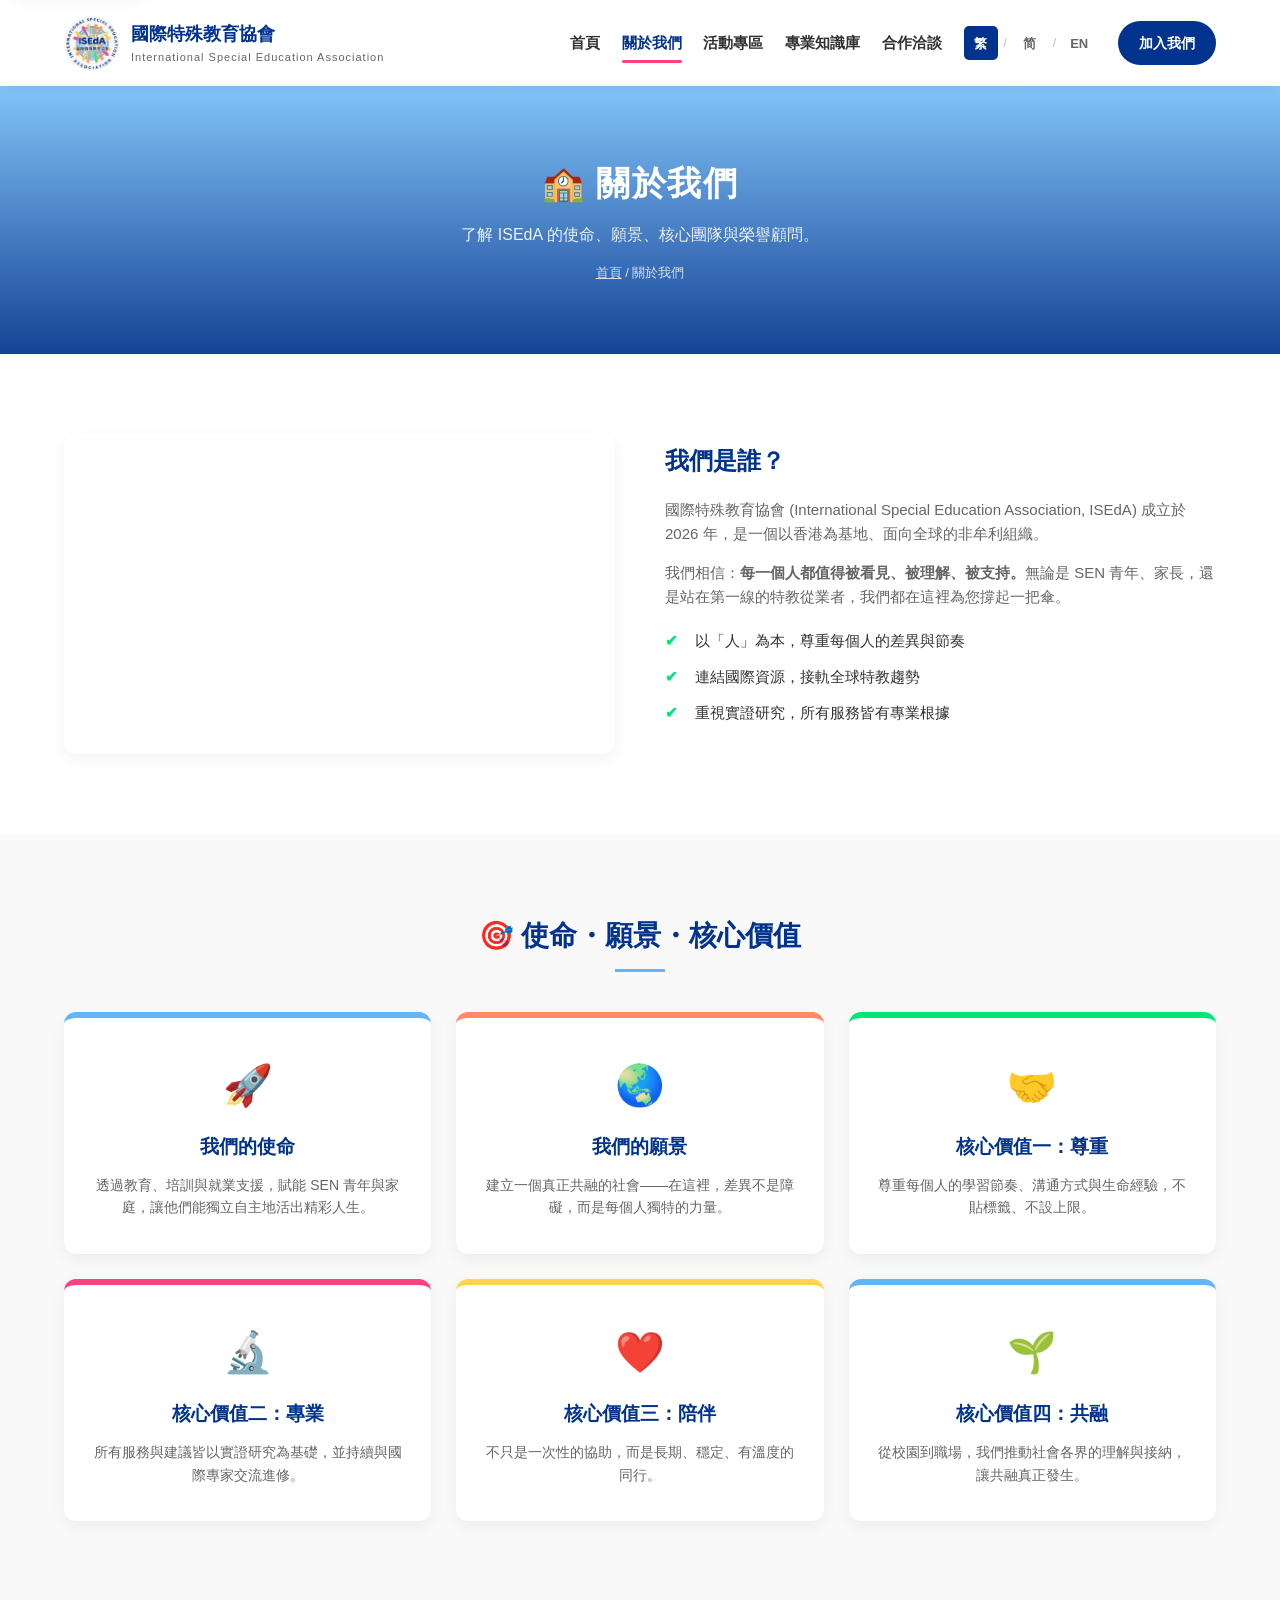
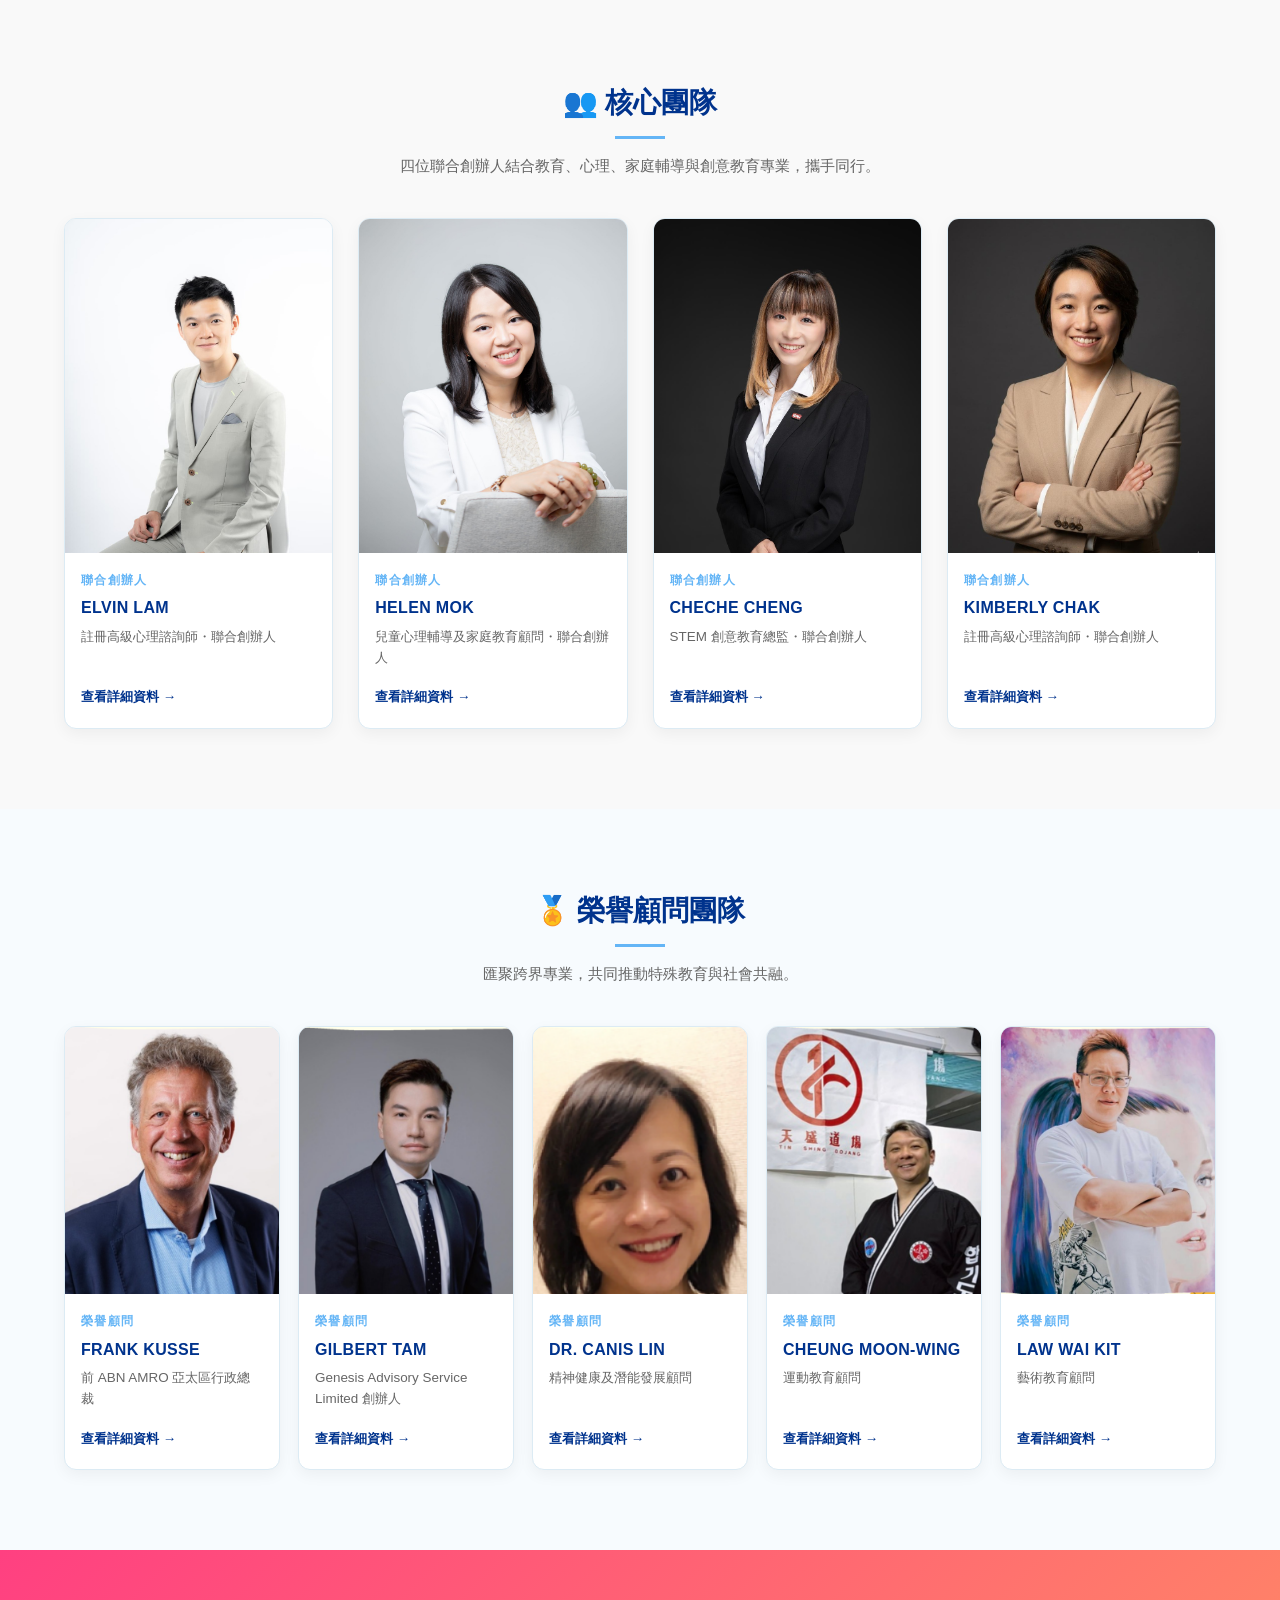
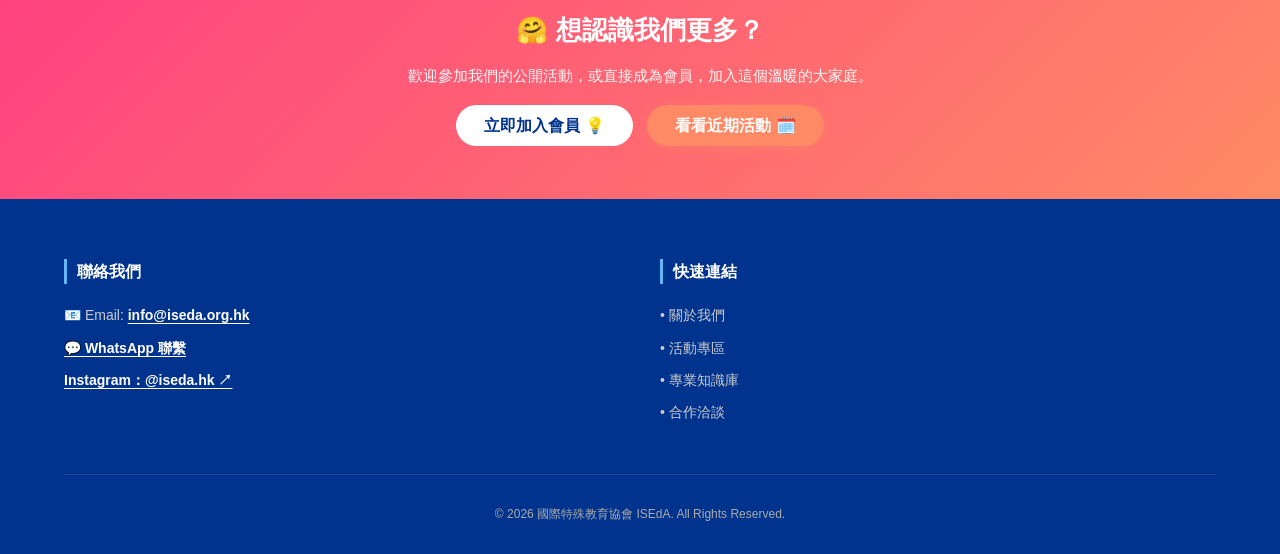
==== commit eafd462f: "Update about.html" ====
--- a/about.html
+++ b/about.html
@@ -178,11 +178,11 @@
                     </span>
                 </a>
                 <a class="advisor-card reveal" href="honorary-advisors.html#canis-lin">
-                    <img src="assets/advisors/canis-lin.png" alt="Dr. Canis Lin，ISEdA 心理健康與人類潛能顧問" data-i18n-alt="advisors.person3.alt">
+                    <img src="assets/advisors/canis-lin.png" alt="Dr. Canis Lin，ISEdA 精神健康及潛能發展顧問" data-i18n-alt="advisors.person3.alt">
                     <span class="advisor-card-body">
                         <span class="advisor-card-label" data-i18n="advisors.honorary">榮譽顧問</span>
                         <strong>DR. CANIS LIN</strong>
-                        <span class="advisor-card-role" data-i18n="advisors.person3.role">心理健康與人類潛能顧問</span>
+                        <span class="advisor-card-role" data-i18n="advisors.person3.role">精神健康及潛能發展顧問</span>
                         <span class="advisor-card-cta" data-i18n="advisors.view">查看詳細資料 →</span>
                     </span>
                 </a>
--- a/style.css
+++ b/style.css
@@ -1138,92 +1138,6 @@
     padding: 0 25px 20px 25px;
     font-size: 14px;
     color: var(--text-light);
-}
-
-/* 19. 表單 */
-.form-card {
-    background: #fff;
-    border-radius: var(--radius);
-    box-shadow: var(--shadow);
-    padding: 40px;
-    max-width: 700px;
-    margin: 0 auto;
-}
-
-.form-row {
-    margin-bottom: 20px;
-}
-
-.form-row label {
-    display: block;
-    font-size: 14px;
-    font-weight: bold;
-    color: var(--primary-dark);
-    margin-bottom: 8px;
-}
-
-.form-row input,
-.form-row select,
-.form-row textarea {
-    width: 100%;
-    padding: 12px 15px;
-    border: 2px solid #e0e0e0;
-    border-radius: 8px;
-    font-size: 14px;
-    font-family: inherit;
-    transition: border-color 0.3s;
-    background: #fff;
-    color: var(--text-dark);
-}
-
-.form-row input:focus,
-.form-row select:focus,
-.form-row textarea:focus {
-    outline: none;
-    border-color: var(--primary-sky);
-}
-
-.form-row textarea {
-    min-height: 120px;
-    resize: vertical;
-}
-
-.form-row .hint {
-    font-size: 12px;
-    color: var(--text-faint);
-    margin-top: 5px;
-}
-
-.form-grid-2 {
-    display: grid;
-    grid-template-columns: 1fr 1fr;
-    gap: 20px;
-}
-
-.btn-submit {
-    width: 100%;
-    background-color: var(--primary-dark);
-    color: #fff;
-    border: none;
-    padding: 14px;
-    border-radius: 25px;
-    font-size: 16px;
-    font-weight: bold;
-    cursor: pointer;
-    font-family: inherit;
-    transition: opacity 0.3s, transform 0.3s;
-}
-
-.btn-submit:hover {
-    opacity: 0.9;
-    transform: translateY(-2px);
-}
-
-.form-note {
-    text-align: center;
-    font-size: 12px;
-    color: var(--text-faint);
-    margin-top: 15px;
 }
 
 /* 20. 合作夥伴 */
@@ -1414,10 +1328,6 @@
     .featured-img {
         min-height: 200px;
     }
-
-    .form-grid-2 {
-        grid-template-columns: 1fr;
-    }
 }
 
 @media (max-width: 768px) {
@@ -1578,7 +1488,72 @@
 
 /* Join Us Google Form */
 .join-hero {
-    background: linear-gradient(135deg, rgba(10, 58, 133, 0.88), rgba(75, 184, 235, 0.78)), url('images/hero-bg.jpg') center / cover;
+    background: linear-gradient(105deg, rgba(3, 35, 103, 0.96), rgba(4, 70, 145, 0.92) 56%, rgba(8, 103, 177, 0.90)), url('images/hero-bg.jpg') center / cover;
+    color: #ffffff;
+    padding: clamp(58px, 7vw, 88px) 0 clamp(52px, 6vw, 76px);
+    text-align: left;
+}
+
+.join-hero h1 {
+    max-width: 18ch;
+    margin: 0 0 12px;
+    color: #ffffff;
+    font-size: clamp(36px, 4vw, 52px);
+    line-height: 1.16;
+    letter-spacing: 0.02em;
+    text-shadow: 0 2px 8px rgba(0, 20, 70, 0.34);
+}
+
+.join-hero p {
+    max-width: 680px;
+    margin: 0;
+    color: rgba(255, 255, 255, 0.96);
+    font-size: clamp(17px, 1.8vw, 20px);
+    line-height: 1.7;
+    text-shadow: 0 1px 5px rgba(0, 20, 70, 0.3);
+}
+
+.join-home-button {
+    display: inline-flex;
+    align-items: center;
+    gap: 8px;
+    min-height: 44px;
+    margin-top: 24px;
+    border: 1px solid rgba(255, 255, 255, 0.62);
+    border-radius: 999px;
+    padding: 10px 16px;
+    color: #ffffff;
+    font-size: 14px;
+    font-weight: 700;
+    line-height: 1;
+    text-decoration: none;
+    transition: background-color 160ms ease, border-color 160ms ease, transform 160ms ease;
+}
+
+.join-home-button:hover {
+    border-color: #ffffff;
+    background: rgba(255, 255, 255, 0.14);
+    transform: translateX(-2px);
+}
+
+.join-home-button:focus-visible {
+    outline: 3px solid var(--accent-yellow);
+    outline-offset: 4px;
+}
+
+@media (max-width: 600px) {
+    .join-hero {
+        padding: 48px 0 44px;
+    }
+
+    .join-hero h1 {
+        font-size: 36px;
+    }
+
+    .join-hero p {
+        font-size: 16px;
+        line-height: 1.65;
+    }
 }
 
 .join-form-section {
@@ -3915,6 +3890,19 @@
     object-fit: contain;
 }
 
+/* 實際封面按原始比例顯示，避免圖片上下出現容器空白 */
+.activity-detail-cover.has-activity-cover {
+    min-height: 0;
+    background: transparent;
+}
+
+.activity-detail-cover.has-activity-cover img {
+    display: block;
+    height: auto;
+    min-height: 0;
+    object-fit: initial;
+}
+
 .activity-detail-cover-placeholder {
     position: absolute;
     z-index: 1;
